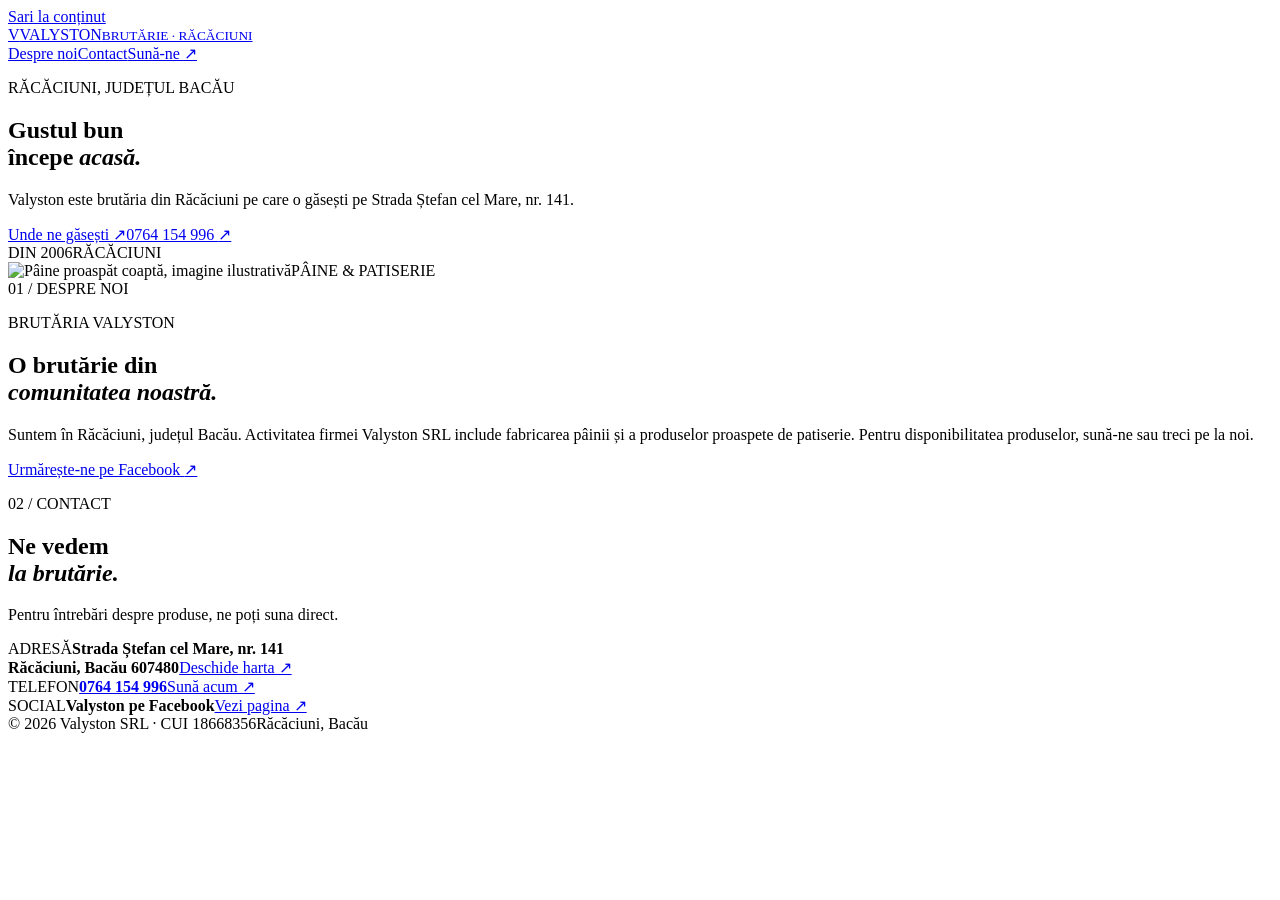
==== index.html @ d034a140 "Create index.html" ====
<!doctype html>
<html lang="ro">
<head>
  <meta charset="utf-8">
  <meta name="viewport" content="width=device-width, initial-scale=1">
  <meta name="theme-color" content="#21140f">
  <meta name="description" content="Valyston, brutărie în Răcăciuni, județul Bacău. Ne găsești pe Strada Ștefan cel Mare 141. Sună la 0764 154 996.">
  <title>Brutăria Valyston — Răcăciuni</title>
  <link rel="icon" href="favicon.svg" type="image/svg+xml">
  <link rel="stylesheet" href="style.css">
</head>
<body>
  <a class="skip" href="#continut">Sari la conținut</a>
  <header class="site-header">
    <a class="brand" href="#acasa" aria-label="Valyston, începutul paginii"><span class="brand-mark">V</span><span>VALYSTON<small>BRUTĂRIE · RĂCĂCIUNI</small></span></a>
    <nav aria-label="Navigare principală"><a href="#despre">Despre noi</a><a href="#contact">Contact</a><a class="nav-call" href="tel:+40764154996">Sună-ne <span aria-hidden="true">↗</span></a></nav>
  </header>

  <main id="continut">
    <section class="hero" id="acasa" aria-labelledby="titlu">
      <div class="hero-copy">
        <p class="eyebrow"><span class="line"></span> RĂCĂCIUNI, JUDEȚUL BACĂU</p>
        <h1 id="titlu">Gustul bun<br>începe <em>acasă.</em></h1>
        <p class="intro">Valyston este brutăria din Răcăciuni pe care o găsești pe Strada Ștefan cel Mare, nr. 141.</p>
        <div class="hero-actions"><a class="button primary" href="#contact">Unde ne găsești <span aria-hidden="true">↗</span></a><a class="text-link" href="tel:+40764154996">0764 154 996 <span aria-hidden="true">↗</span></a></div>
        <div class="hero-foot"><span>DIN 2006</span><span class="divider"></span><span>RĂCĂCIUNI</span></div>
      </div>
      <div class="hero-image"><img src="paine-valyston-ilustrativ.webp" alt="Pâine proaspăt coaptă, imagine ilustrativă" width="1536" height="1024"><span class="image-label">PÂINE &amp; PATISERIE</span></div>
    </section>

    <section class="about section-shell" id="despre" aria-labelledby="despre-titlu">
      <div class="section-number">01 / DESPRE NOI</div>
      <div class="about-content"><p class="eyebrow dark">BRUTĂRIA VALYSTON</p><h2 id="despre-titlu">O brutărie din<br><em>comunitatea noastră.</em></h2><p>Suntem în Răcăciuni, județul Bacău. Activitatea firmei Valyston SRL include fabricarea pâinii și a produselor proaspete de patiserie. Pentru disponibilitatea produselor, sună-ne sau treci pe la noi.</p><a class="inline-link" href="https://www.facebook.com/p/Valyston-61575104858359/" target="_blank" rel="noopener noreferrer">Urmărește-ne pe Facebook <span aria-hidden="true">↗</span></a></div>
    </section>

    <section class="contact" id="contact" aria-labelledby="contact-titlu"><div class="contact-inner"><div><p class="eyebrow">02 / CONTACT</p><h2 id="contact-titlu">Ne vedem<br><em>la brutărie.</em></h2><p class="contact-intro">Pentru întrebări despre produse, ne poți suna direct.</p></div><div class="contact-details"><div class="detail"><span>ADRESĂ</span><strong>Strada Ștefan cel Mare, nr. 141<br>Răcăciuni, Bacău 607480</strong><a href="https://www.google.com/maps/search/?api=1&amp;query=Valyston%20Strada%20Stefan%20cel%20Mare%20141%20Racaciuni" target="_blank" rel="noopener noreferrer">Deschide harta ↗</a></div><div class="detail"><span>TELEFON</span><strong><a href="tel:+40764154996">0764 154 996</a></strong><a href="tel:+40764154996">Sună acum ↗</a></div><div class="detail"><span>SOCIAL</span><strong>Valyston pe Facebook</strong><a href="https://www.facebook.com/p/Valyston-61575104858359/" target="_blank" rel="noopener noreferrer">Vezi pagina ↗</a></div></div></div></section>
  </main>
  <footer><span>© <span id="year">2026</span> Valyston SRL · CUI 18668356</span><span>Răcăciuni, Bacău</span></footer>
  <script>document.getElementById('year').textContent = new Date().getFullYear();</script>
</body>
</html>
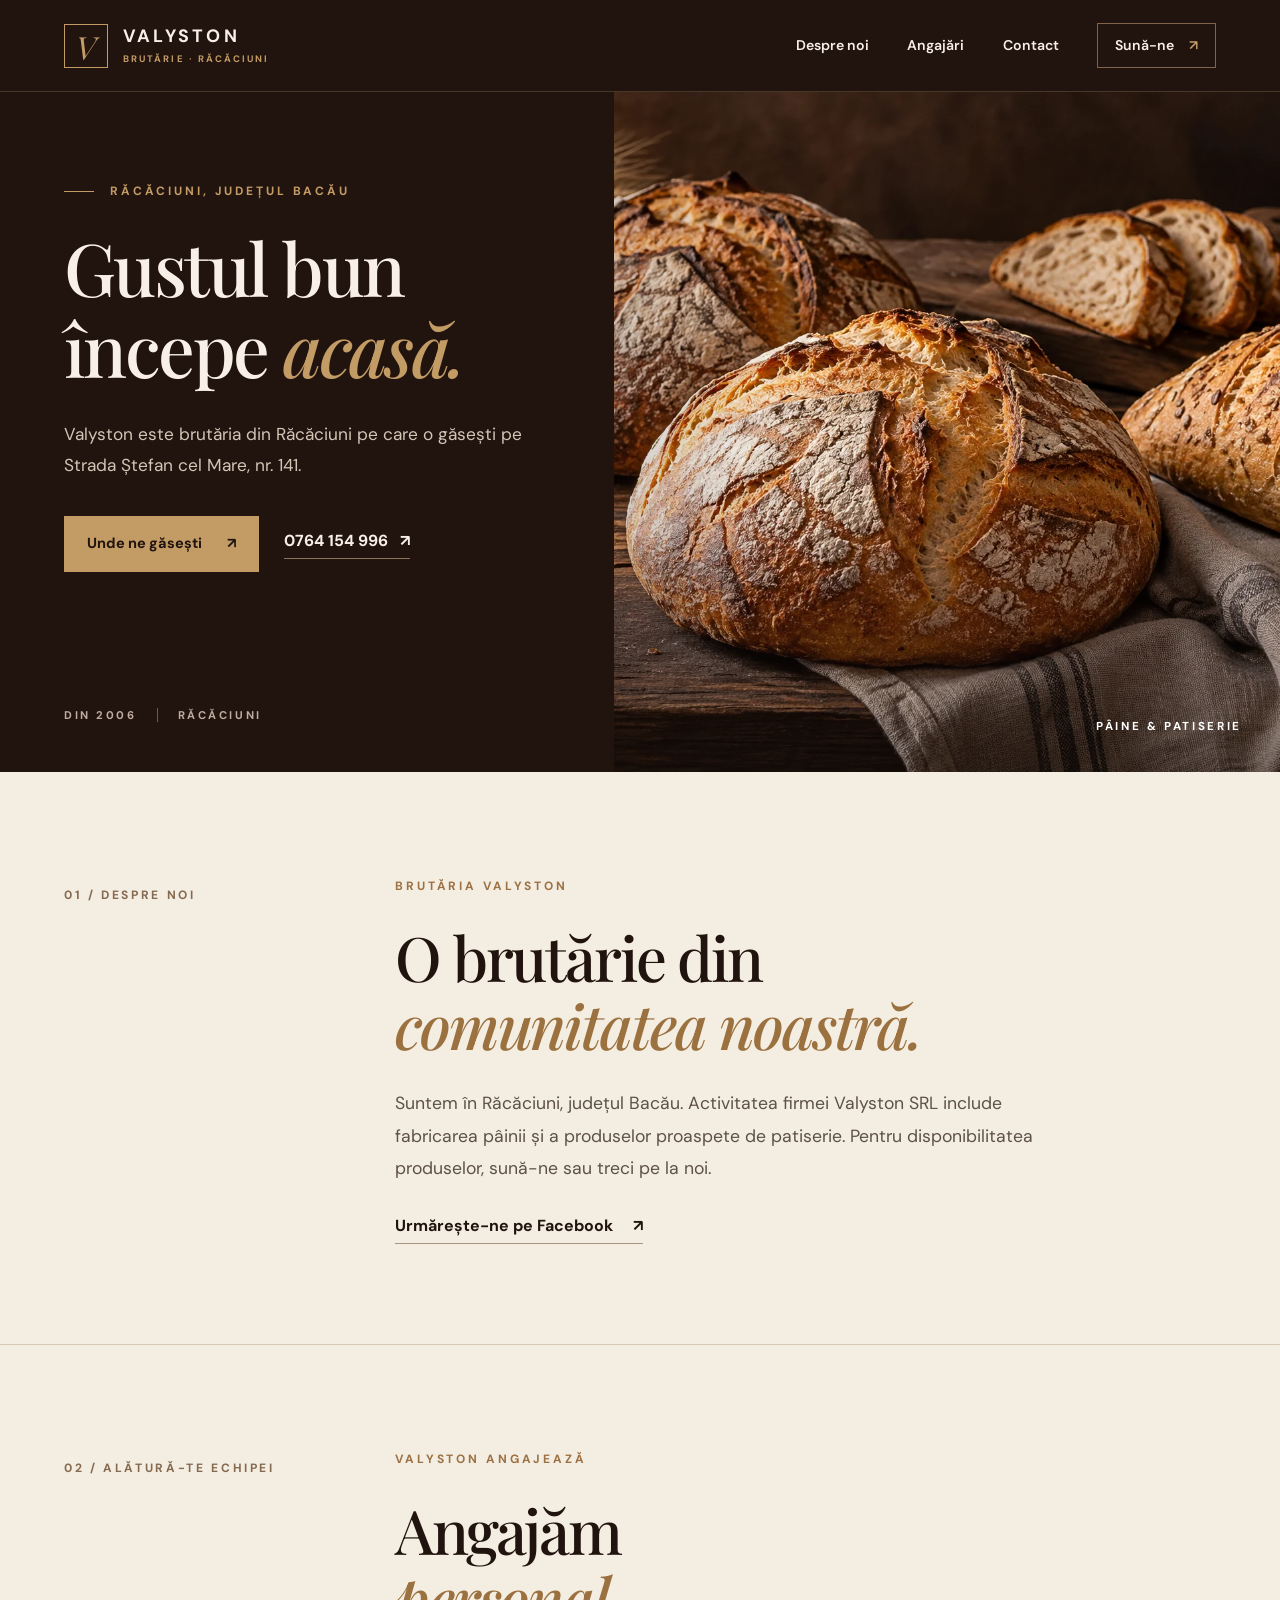
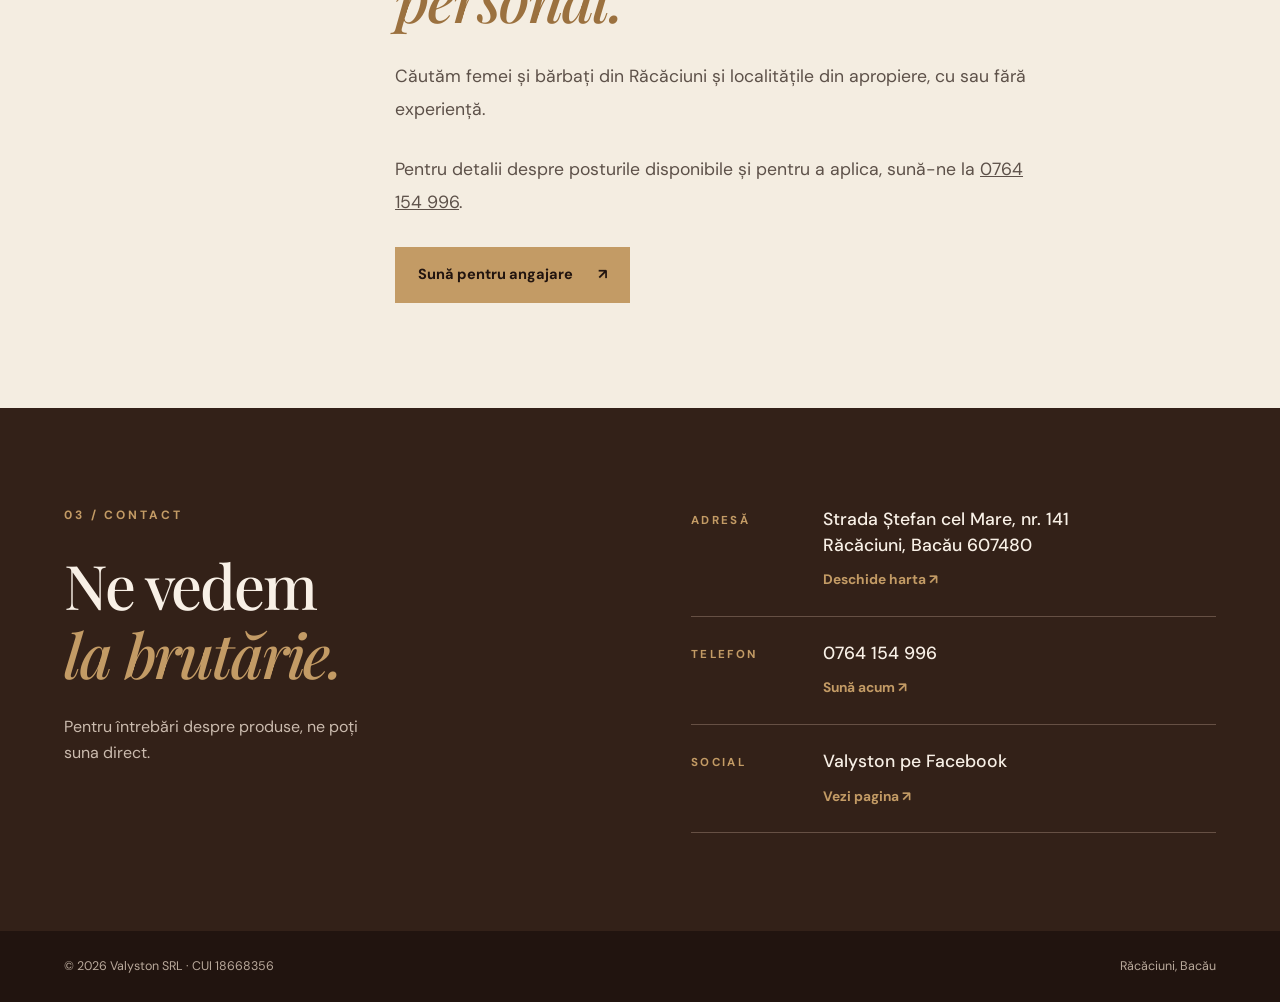
==== commit 13180fd1: "Adaugă anunțul de angajare Valyston" ====
--- a/index.html
+++ b/index.html
@@ -13,7 +13,7 @@
   <a class="skip" href="#continut">Sari la conținut</a>
   <header class="site-header">
     <a class="brand" href="#acasa" aria-label="Valyston, începutul paginii"><span class="brand-mark">V</span><span>VALYSTON<small>BRUTĂRIE · RĂCĂCIUNI</small></span></a>
-    <nav aria-label="Navigare principală"><a href="#despre">Despre noi</a><a href="#contact">Contact</a><a class="nav-call" href="tel:+40764154996">Sună-ne <span aria-hidden="true">↗</span></a></nav>
+    <nav aria-label="Navigare principală"><a href="#despre">Despre noi</a><a href="#angajari">Angajări</a><a href="#contact">Contact</a><a class="nav-call" href="tel:+40764154996">Sună-ne <span aria-hidden="true">↗</span></a></nav>
   </header>
 
   <main id="continut">
@@ -33,7 +33,12 @@
       <div class="about-content"><p class="eyebrow dark">BRUTĂRIA VALYSTON</p><h2 id="despre-titlu">O brutărie din<br><em>comunitatea noastră.</em></h2><p>Suntem în Răcăciuni, județul Bacău. Activitatea firmei Valyston SRL include fabricarea pâinii și a produselor proaspete de patiserie. Pentru disponibilitatea produselor, sună-ne sau treci pe la noi.</p><a class="inline-link" href="https://www.facebook.com/p/Valyston-61575104858359/" target="_blank" rel="noopener noreferrer">Urmărește-ne pe Facebook <span aria-hidden="true">↗</span></a></div>
     </section>
 
-    <section class="contact" id="contact" aria-labelledby="contact-titlu"><div class="contact-inner"><div><p class="eyebrow">02 / CONTACT</p><h2 id="contact-titlu">Ne vedem<br><em>la brutărie.</em></h2><p class="contact-intro">Pentru întrebări despre produse, ne poți suna direct.</p></div><div class="contact-details"><div class="detail"><span>ADRESĂ</span><strong>Strada Ștefan cel Mare, nr. 141<br>Răcăciuni, Bacău 607480</strong><a href="https://www.google.com/maps/search/?api=1&amp;query=Valyston%20Strada%20Stefan%20cel%20Mare%20141%20Racaciuni" target="_blank" rel="noopener noreferrer">Deschide harta ↗</a></div><div class="detail"><span>TELEFON</span><strong><a href="tel:+40764154996">0764 154 996</a></strong><a href="tel:+40764154996">Sună acum ↗</a></div><div class="detail"><span>SOCIAL</span><strong>Valyston pe Facebook</strong><a href="https://www.facebook.com/p/Valyston-61575104858359/" target="_blank" rel="noopener noreferrer">Vezi pagina ↗</a></div></div></div></section>
+    <section class="about section-shell" id="angajari" aria-labelledby="angajari-titlu" style="border-top:1px solid #d9c8b3">
+      <div class="section-number">02 / ALĂTURĂ-TE ECHIPEI</div>
+      <div class="about-content"><p class="eyebrow dark">VALYSTON ANGAJEAZĂ</p><h2 id="angajari-titlu">Angajăm<br><em>personal.</em></h2><p>Căutăm femei și bărbați din Răcăciuni și localitățile din apropiere, cu sau fără experiență.</p><p>Pentru detalii despre posturile disponibile și pentru a aplica, sună-ne la <a href="tel:+40764154996">0764 154 996</a>.</p><a class="button primary" href="tel:+40764154996">Sună pentru angajare <span aria-hidden="true">↗</span></a></div>
+    </section>
+
+    <section class="contact" id="contact" aria-labelledby="contact-titlu"><div class="contact-inner"><div><p class="eyebrow">03 / CONTACT</p><h2 id="contact-titlu">Ne vedem<br><em>la brutărie.</em></h2><p class="contact-intro">Pentru întrebări despre produse, ne poți suna direct.</p></div><div class="contact-details"><div class="detail"><span>ADRESĂ</span><strong>Strada Ștefan cel Mare, nr. 141<br>Răcăciuni, Bacău 607480</strong><a href="https://www.google.com/maps/search/?api=1&amp;query=Valyston%20Strada%20Stefan%20cel%20Mare%20141%20Racaciuni" target="_blank" rel="noopener noreferrer">Deschide harta ↗</a></div><div class="detail"><span>TELEFON</span><strong><a href="tel:+40764154996">0764 154 996</a></strong><a href="tel:+40764154996">Sună acum ↗</a></div><div class="detail"><span>SOCIAL</span><strong>Valyston pe Facebook</strong><a href="https://www.facebook.com/p/Valyston-61575104858359/" target="_blank" rel="noopener noreferrer">Vezi pagina ↗</a></div></div></div></section>
   </main>
   <footer><span>© <span id="year">2026</span> Valyston SRL · CUI 18668356</span><span>Răcăciuni, Bacău</span></footer>
   <script>document.getElementById('year').textContent = new Date().getFullYear();</script>
--- a/style.css
+++ b/style.css
@@ -0,0 +1,2 @@
+@import url('https://fonts.googleapis.com/css2?family=DM+Sans:wght@400;500;600;700&family=Playfair+Display:ital,wght@0,500;0,600;1,500;1,600&display=swap');
+:root{color-scheme:light;--ink:#21140f;--dark:#21140f;--cream:#f4ede1;--gold:#c39b65;--muted:#b5a79a}*{box-sizing:border-box}html{scroll-behavior:smooth}body{margin:0;background:var(--cream);color:var(--ink);font:16px/1.65 'DM Sans',Arial,sans-serif}a{color:inherit}a:focus-visible{outline:2px solid #e7b36a;outline-offset:5px}.skip{position:absolute;left:-9999px;top:10px;z-index:10;background:#fff;padding:8px}.skip:focus{left:12px}.site-header{height:92px;background:var(--dark);color:#f8f0e6;display:flex;justify-content:space-between;align-items:center;padding:0 clamp(24px,5vw,82px);border-bottom:1px solid #49362b}.brand{text-decoration:none;display:flex;align-items:center;gap:15px;font-size:1.12rem;letter-spacing:.18em;font-weight:700;line-height:1.1}.brand small{display:block;margin-top:7px;font-size:.59rem;letter-spacing:.22em;color:var(--gold)}.brand-mark{font:italic 2rem 'Playfair Display',Georgia,serif;display:grid;place-items:center;border:1px solid var(--gold);height:44px;width:44px;color:var(--gold);letter-spacing:0}.site-header nav{display:flex;align-items:center;gap:clamp(18px,3vw,46px)}.site-header nav a{text-decoration:none;font-size:.88rem;font-weight:600}.site-header nav a:hover,.text-link:hover,.inline-link:hover{color:var(--gold)}.nav-call{border:1px solid #80634a;padding:10px 17px}.nav-call span{margin-left:12px;color:var(--gold)}.hero{display:grid;grid-template-columns:48% 52%;background:var(--dark);min-height:680px;color:#f8f0e6}.hero-copy{padding:clamp(60px,7vw,118px) 6vw 48px clamp(24px,5vw,82px);display:flex;flex-direction:column;align-items:flex-start}.eyebrow{color:var(--gold);font-weight:700;font-size:.75rem;letter-spacing:.24em;margin:0 0 26px}.line{display:inline-block;vertical-align:middle;width:30px;height:1px;background:var(--gold);margin-right:10px}.hero h1,h2{font-family:'Playfair Display',Georgia,serif;font-weight:500;line-height:1.11;letter-spacing:-.035em;margin:0}h1{font-size:clamp(3.2rem,5.7vw,6.4rem)}h1 em,h2 em{font-weight:500;color:var(--gold)}.intro{max-width:475px;color:#d3c5b6;font-size:1.08rem;margin:30px 0 34px;line-height:1.8}.hero-actions{display:flex;gap:25px;align-items:center;flex-wrap:wrap}.button{display:inline-flex;align-items:center;gap:25px;text-decoration:none;font-size:.91rem;font-weight:700;padding:16px 23px}.primary{background:var(--gold);color:var(--dark)}.primary:hover{background:#e0b87e}.text-link{text-decoration:none;font-weight:700;border-bottom:1px solid #8d735c;padding-bottom:4px}.text-link span{margin-left:8px}.hero-foot{margin-top:auto;padding-top:60px;color:#bfae9f;font-size:.7rem;letter-spacing:.23em;font-weight:700;display:flex;gap:20px;align-items:center}.divider{height:14px;width:1px;background:#765944}.hero-image{position:relative;min-height:550px;overflow:hidden}.hero-image:after{content:'';position:absolute;inset:0;background:linear-gradient(90deg,rgba(33,20,15,.18),transparent 30%),linear-gradient(0deg,rgba(33,20,15,.4),transparent 35%);pointer-events:none}.hero-image img{height:100%;width:100%;object-fit:cover;display:block}.image-label{position:absolute;bottom:36px;right:38px;z-index:1;color:white;font-size:.72rem;letter-spacing:.23em;font-weight:700}.section-shell{max-width:1440px;margin:auto;padding:105px clamp(24px,5vw,82px)}.about{display:grid;grid-template-columns:27% 73%;gap:20px}.section-number{font-size:.75rem;letter-spacing:.22em;font-weight:700;color:#866a50;padding-top:9px}.about-content{max-width:810px}.eyebrow.dark{color:#9c7144}.about h2,.contact h2{font-size:clamp(2.8rem,4.8vw,5.5rem)}.about h2 em{color:#9b713f}.about-content>p:not(.eyebrow){font-size:1.1rem;color:#5d5149;line-height:1.85;max-width:650px;margin:28px 0}.inline-link{font-weight:700;text-decoration:none;border-bottom:1px solid #ab947c;padding-bottom:7px}.inline-link span{margin-left:16px}.contact{background:#332118;color:#f8f0e6}.contact-inner{max-width:1440px;margin:auto;padding:98px clamp(24px,5vw,82px);display:grid;grid-template-columns:1fr 1fr;gap:8vw}.contact-intro{color:#cbbbae;max-width:330px;margin-top:26px}.contact-details{display:grid;gap:0}.detail{border-bottom:1px solid #665044;padding:23px 0 25px;display:grid;grid-template-columns:120px 1fr;column-gap:12px}.detail:first-child{padding-top:0}.detail>span{font-size:.72rem;letter-spacing:.2em;color:var(--gold);font-weight:700;padding-top:5px}.detail strong{font-size:1.1rem;font-weight:500;line-height:1.5}.detail strong a{text-decoration:none}.detail>a{grid-column:2;color:var(--gold);font-size:.86rem;text-decoration:none;margin-top:10px;font-weight:700}.detail a:hover{text-decoration:underline}footer{background:var(--dark);color:#b9a99b;display:flex;justify-content:space-between;gap:20px;padding:25px clamp(24px,5vw,82px);font-size:.78rem}@media(max-width:800px){.site-header{height:76px}.site-header nav>a:not(.nav-call){display:none}.hero{grid-template-columns:1fr}.hero-copy{min-height:580px;padding:70px 24px 35px}.hero-image{min-height:360px;height:46vw}.hero h1{font-size:clamp(3.5rem,10vw,5rem)}.about,.contact-inner{grid-template-columns:1fr}.about{gap:22px}.contact-inner{gap:50px}.section-shell{padding-top:75px;padding-bottom:80px}}@media(max-width:480px){.brand{font-size:.94rem}.brand small{font-size:.48rem}.brand-mark{width:38px;height:38px}.site-header nav{gap:0}.nav-call{padding:8px 10px!important;font-size:.78rem!important}.nav-call span{margin-left:4px}.hero-copy{min-height:560px}.hero-image{height:360px}.intro{font-size:1rem}.contact-inner{padding-top:76px;padding-bottom:80px}.detail{grid-template-columns:1fr;gap:5px}.detail>a{grid-column:1}footer{flex-direction:column}}@media(prefers-reduced-motion:reduce){html{scroll-behavior:auto}}
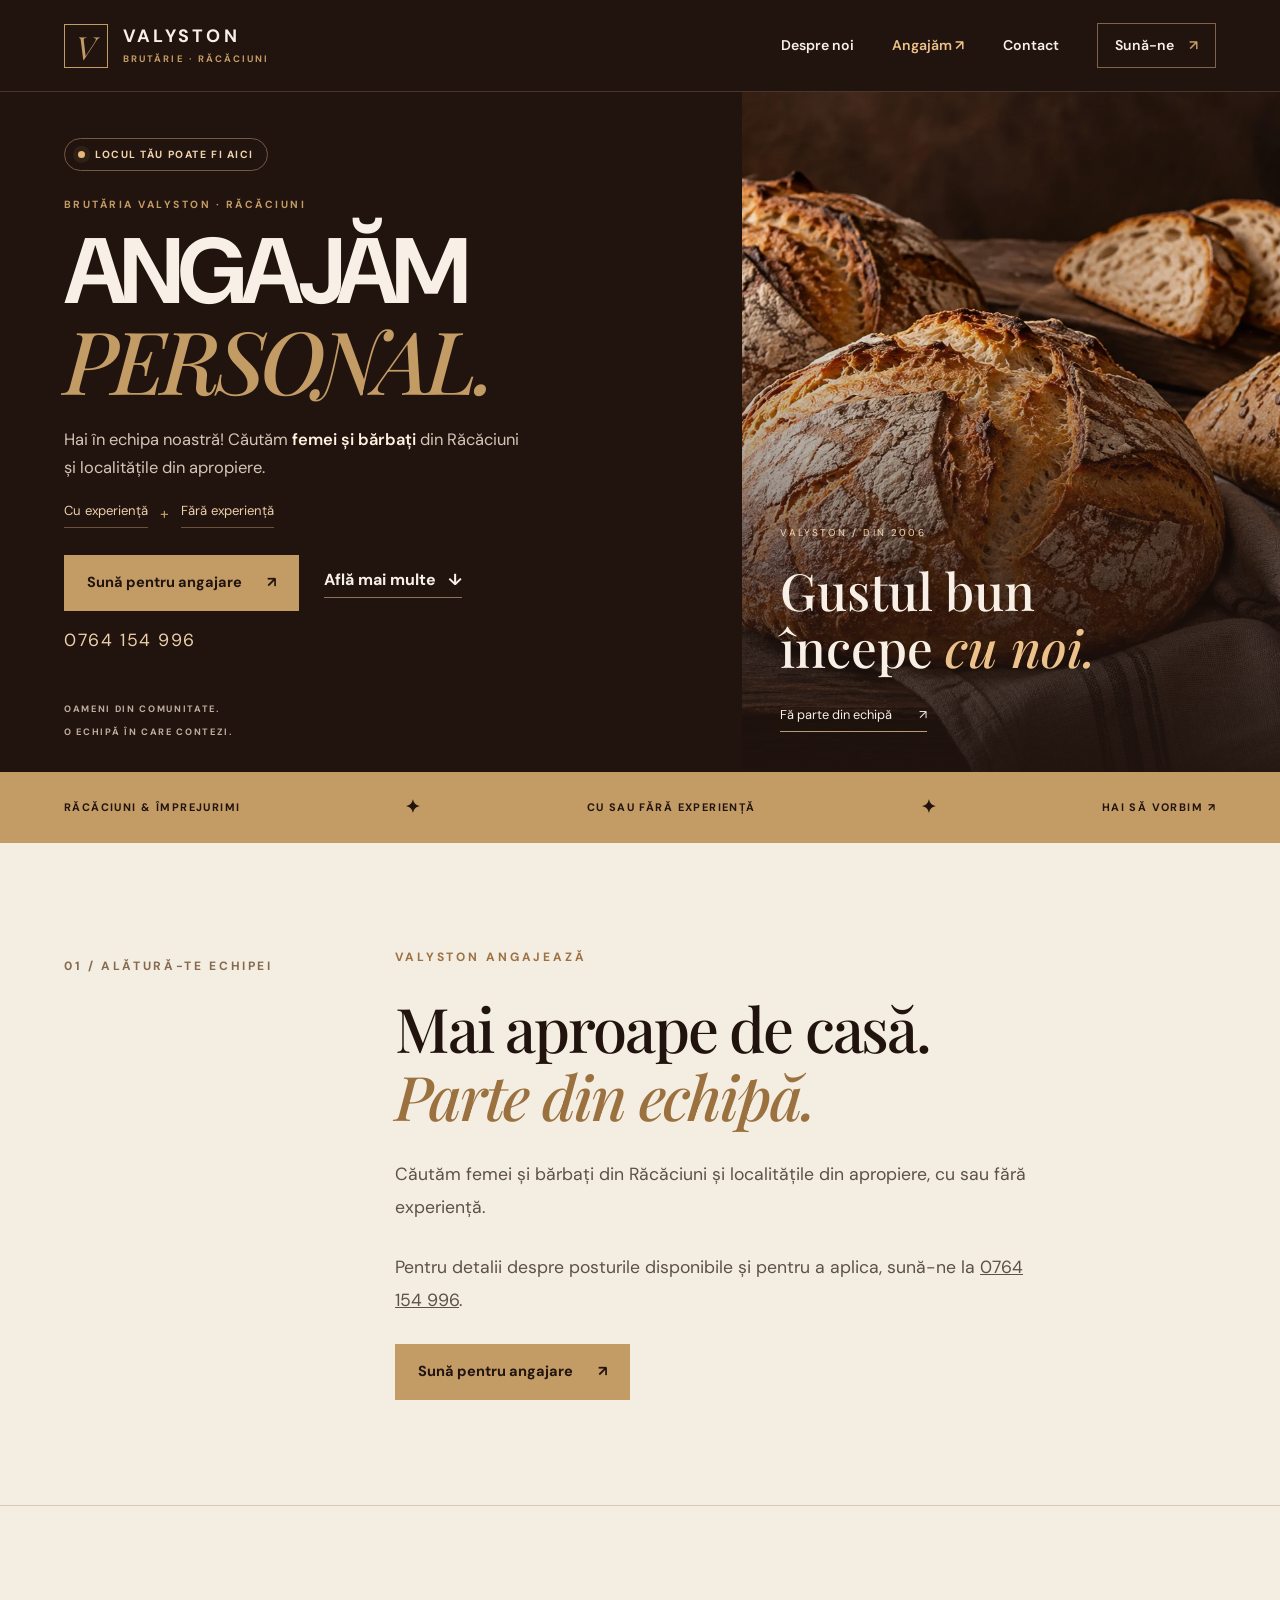
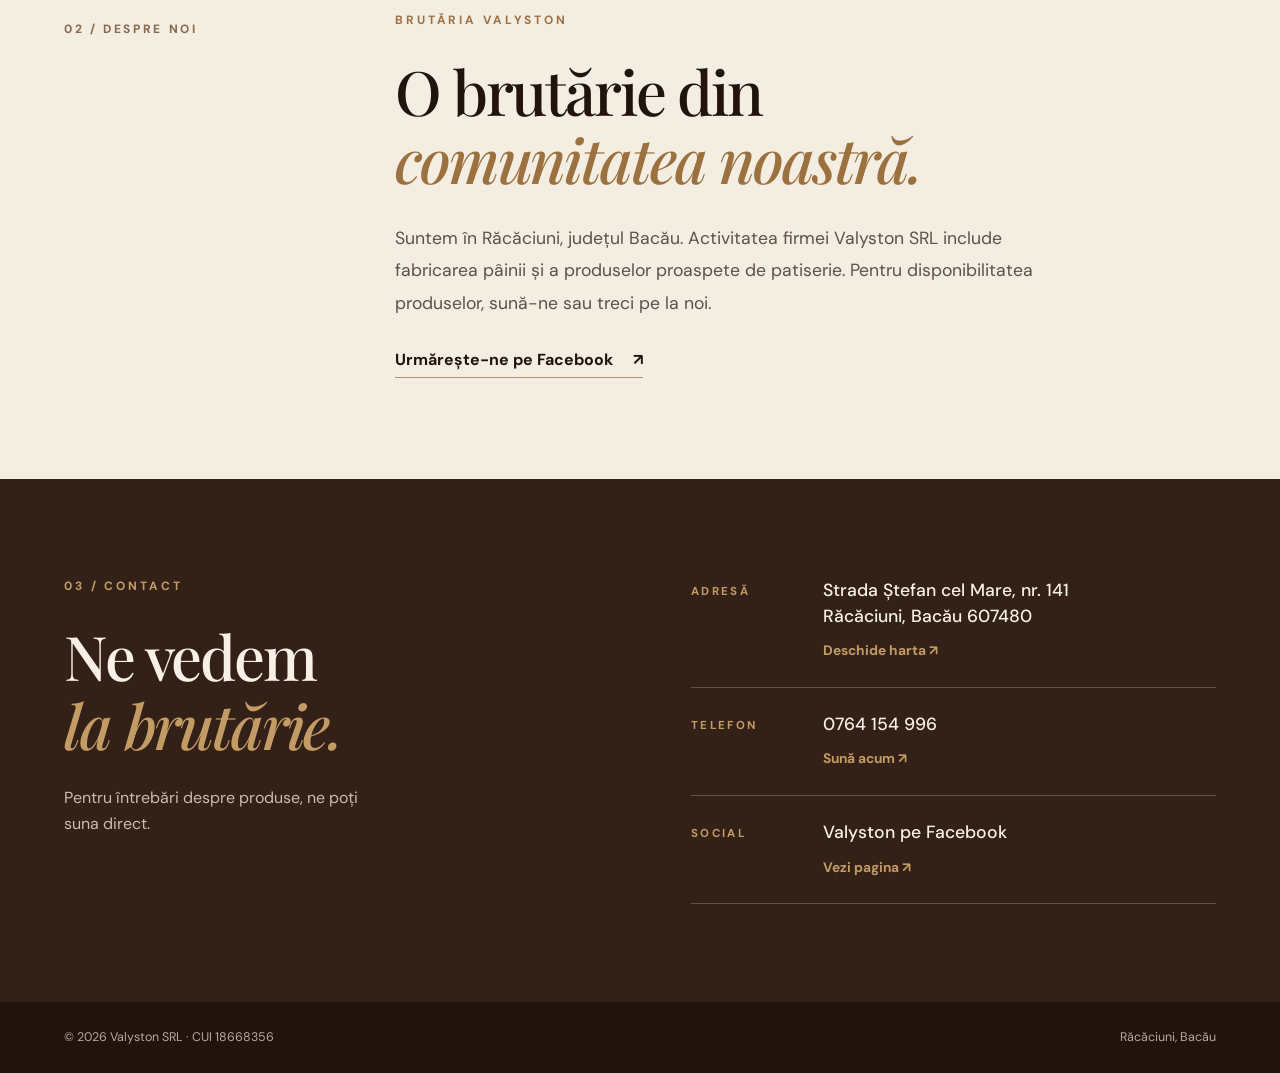
==== commit ee90c10c: "Make recruitment the homepage focus and add motion effects" ====
--- a/index.html
+++ b/index.html
@@ -7,40 +7,44 @@
   <meta name="description" content="Valyston, brutărie în Răcăciuni, județul Bacău. Ne găsești pe Strada Ștefan cel Mare 141. Sună la 0764 154 996.">
   <title>Brutăria Valyston — Răcăciuni</title>
   <link rel="icon" href="favicon.svg" type="image/svg+xml">
-  <link rel="stylesheet" href="style.css">
+  <link rel="stylesheet" href="style.css?v=3">
 </head>
 <body>
   <a class="skip" href="#continut">Sari la conținut</a>
   <header class="site-header">
     <a class="brand" href="#acasa" aria-label="Valyston, începutul paginii"><span class="brand-mark">V</span><span>VALYSTON<small>BRUTĂRIE · RĂCĂCIUNI</small></span></a>
-    <nav aria-label="Navigare principală"><a href="#despre">Despre noi</a><a href="#angajari">Angajări</a><a href="#contact">Contact</a><a class="nav-call" href="tel:+40764154996">Sună-ne <span aria-hidden="true">↗</span></a></nav>
+    <nav aria-label="Navigare principală"><a href="#despre">Despre noi</a><a class="nav-hiring" href="#angajari">Angajăm <span aria-hidden="true">↗</span></a><a href="#contact">Contact</a><a class="nav-call" href="tel:+40764154996">Sună-ne <span aria-hidden="true">↗</span></a></nav>
   </header>
 
   <main id="continut">
-    <section class="hero" id="acasa" aria-labelledby="titlu">
+    <section class="hero hiring-hero" id="acasa" aria-labelledby="titlu">
       <div class="hero-copy">
-        <p class="eyebrow"><span class="line"></span> RĂCĂCIUNI, JUDEȚUL BACĂU</p>
-        <h1 id="titlu">Gustul bun<br>începe <em>acasă.</em></h1>
-        <p class="intro">Valyston este brutăria din Răcăciuni pe care o găsești pe Strada Ștefan cel Mare, nr. 141.</p>
-        <div class="hero-actions"><a class="button primary" href="#contact">Unde ne găsești <span aria-hidden="true">↗</span></a><a class="text-link" href="tel:+40764154996">0764 154 996 <span aria-hidden="true">↗</span></a></div>
-        <div class="hero-foot"><span>DIN 2006</span><span class="divider"></span><span>RĂCĂCIUNI</span></div>
+        <p class="hiring-badge"><span aria-hidden="true"></span> LOCUL TĂU POATE FI AICI</p>
+        <p class="eyebrow">BRUTĂRIA VALYSTON · RĂCĂCIUNI</p>
+        <h1 id="titlu"><span>ANGAJĂM</span><em>PERSONAL.</em></h1>
+        <p class="intro">Hai în echipa noastră! Căutăm <strong>femei și bărbați</strong> din Răcăciuni și localitățile din apropiere.</p>
+        <div class="experience"><span>Cu experiență</span><span class="experience-plus" aria-hidden="true">+</span><span>Fără experiență</span></div>
+        <div class="hero-actions"><a class="button primary hiring-cta" href="tel:+40764154996">Sună pentru angajare <span aria-hidden="true">↗</span></a><a class="text-link" href="#angajari">Află mai multe <span aria-hidden="true">↓</span></a></div>
+        <a class="hiring-phone" href="tel:+40764154996">0764 154 996</a>
+        <div class="hero-foot"><span>OAMENI DIN COMUNITATE.</span><span>O ECHIPĂ ÎN CARE CONTEZI.</span></div>
       </div>
-      <div class="hero-image"><img src="paine-valyston-ilustrativ.webp" alt="Pâine proaspăt coaptă, imagine ilustrativă" width="1536" height="1024"><span class="image-label">PÂINE &amp; PATISERIE</span></div>
+      <div class="hero-image"><img src="paine-valyston-ilustrativ.webp" alt="Pâine proaspăt coaptă, imagine ilustrativă" width="1536" height="1024"><div class="image-note"><span>VALYSTON / DIN 2006</span><p>Gustul bun<br>începe <em>cu noi.</em></p><a href="#angajari">Fă parte din echipă <span aria-hidden="true">↗</span></a></div></div>
+    </section>
+    <div class="recruitment-strip"><span>RĂCĂCIUNI & ÎMPREJURIMI</span><span aria-hidden="true">✦</span><span>CU SAU FĂRĂ EXPERIENȚĂ</span><span aria-hidden="true">✦</span><a href="tel:+40764154996">HAI SĂ VORBIM ↗</a></div>
+
+    <section class="about section-shell" id="angajari" aria-labelledby="angajari-titlu">
+      <div class="section-number">01 / ALĂTURĂ-TE ECHIPEI</div>
+      <div class="about-content"><p class="eyebrow dark">VALYSTON ANGAJEAZĂ</p><h2 id="angajari-titlu">Mai aproape de casă.<br><em>Parte din echipă.</em></h2><p>Căutăm femei și bărbați din Răcăciuni și localitățile din apropiere, cu sau fără experiență.</p><p>Pentru detalii despre posturile disponibile și pentru a aplica, sună-ne la <a href="tel:+40764154996">0764 154 996</a>.</p><a class="button primary" href="tel:+40764154996">Sună pentru angajare <span aria-hidden="true">↗</span></a></div>
     </section>
 
     <section class="about section-shell" id="despre" aria-labelledby="despre-titlu">
-      <div class="section-number">01 / DESPRE NOI</div>
+      <div class="section-number">02 / DESPRE NOI</div>
       <div class="about-content"><p class="eyebrow dark">BRUTĂRIA VALYSTON</p><h2 id="despre-titlu">O brutărie din<br><em>comunitatea noastră.</em></h2><p>Suntem în Răcăciuni, județul Bacău. Activitatea firmei Valyston SRL include fabricarea pâinii și a produselor proaspete de patiserie. Pentru disponibilitatea produselor, sună-ne sau treci pe la noi.</p><a class="inline-link" href="https://www.facebook.com/p/Valyston-61575104858359/" target="_blank" rel="noopener noreferrer">Urmărește-ne pe Facebook <span aria-hidden="true">↗</span></a></div>
-    </section>
-
-    <section class="about section-shell" id="angajari" aria-labelledby="angajari-titlu" style="border-top:1px solid #d9c8b3">
-      <div class="section-number">02 / ALĂTURĂ-TE ECHIPEI</div>
-      <div class="about-content"><p class="eyebrow dark">VALYSTON ANGAJEAZĂ</p><h2 id="angajari-titlu">Angajăm<br><em>personal.</em></h2><p>Căutăm femei și bărbați din Răcăciuni și localitățile din apropiere, cu sau fără experiență.</p><p>Pentru detalii despre posturile disponibile și pentru a aplica, sună-ne la <a href="tel:+40764154996">0764 154 996</a>.</p><a class="button primary" href="tel:+40764154996">Sună pentru angajare <span aria-hidden="true">↗</span></a></div>
     </section>
 
     <section class="contact" id="contact" aria-labelledby="contact-titlu"><div class="contact-inner"><div><p class="eyebrow">03 / CONTACT</p><h2 id="contact-titlu">Ne vedem<br><em>la brutărie.</em></h2><p class="contact-intro">Pentru întrebări despre produse, ne poți suna direct.</p></div><div class="contact-details"><div class="detail"><span>ADRESĂ</span><strong>Strada Ștefan cel Mare, nr. 141<br>Răcăciuni, Bacău 607480</strong><a href="https://www.google.com/maps/search/?api=1&amp;query=Valyston%20Strada%20Stefan%20cel%20Mare%20141%20Racaciuni" target="_blank" rel="noopener noreferrer">Deschide harta ↗</a></div><div class="detail"><span>TELEFON</span><strong><a href="tel:+40764154996">0764 154 996</a></strong><a href="tel:+40764154996">Sună acum ↗</a></div><div class="detail"><span>SOCIAL</span><strong>Valyston pe Facebook</strong><a href="https://www.facebook.com/p/Valyston-61575104858359/" target="_blank" rel="noopener noreferrer">Vezi pagina ↗</a></div></div></div></section>
   </main>
   <footer><span>© <span id="year">2026</span> Valyston SRL · CUI 18668356</span><span>Răcăciuni, Bacău</span></footer>
-  <script>document.getElementById('year').textContent = new Date().getFullYear();</script>
+  <script src="animations.js?v=3" defer></script>
 </body>
 </html>
--- a/style.css
+++ b/style.css
@@ -1,2 +1,9 @@
 @import url('https://fonts.googleapis.com/css2?family=DM+Sans:wght@400;500;600;700&family=Playfair+Display:ital,wght@0,500;0,600;1,500;1,600&display=swap');
 :root{color-scheme:light;--ink:#21140f;--dark:#21140f;--cream:#f4ede1;--gold:#c39b65;--muted:#b5a79a}*{box-sizing:border-box}html{scroll-behavior:smooth}body{margin:0;background:var(--cream);color:var(--ink);font:16px/1.65 'DM Sans',Arial,sans-serif}a{color:inherit}a:focus-visible{outline:2px solid #e7b36a;outline-offset:5px}.skip{position:absolute;left:-9999px;top:10px;z-index:10;background:#fff;padding:8px}.skip:focus{left:12px}.site-header{height:92px;background:var(--dark);color:#f8f0e6;display:flex;justify-content:space-between;align-items:center;padding:0 clamp(24px,5vw,82px);border-bottom:1px solid #49362b}.brand{text-decoration:none;display:flex;align-items:center;gap:15px;font-size:1.12rem;letter-spacing:.18em;font-weight:700;line-height:1.1}.brand small{display:block;margin-top:7px;font-size:.59rem;letter-spacing:.22em;color:var(--gold)}.brand-mark{font:italic 2rem 'Playfair Display',Georgia,serif;display:grid;place-items:center;border:1px solid var(--gold);height:44px;width:44px;color:var(--gold);letter-spacing:0}.site-header nav{display:flex;align-items:center;gap:clamp(18px,3vw,46px)}.site-header nav a{text-decoration:none;font-size:.88rem;font-weight:600}.site-header nav a:hover,.text-link:hover,.inline-link:hover{color:var(--gold)}.nav-call{border:1px solid #80634a;padding:10px 17px}.nav-call span{margin-left:12px;color:var(--gold)}.hero{display:grid;grid-template-columns:48% 52%;background:var(--dark);min-height:680px;color:#f8f0e6}.hero-copy{padding:clamp(60px,7vw,118px) 6vw 48px clamp(24px,5vw,82px);display:flex;flex-direction:column;align-items:flex-start}.eyebrow{color:var(--gold);font-weight:700;font-size:.75rem;letter-spacing:.24em;margin:0 0 26px}.line{display:inline-block;vertical-align:middle;width:30px;height:1px;background:var(--gold);margin-right:10px}.hero h1,h2{font-family:'Playfair Display',Georgia,serif;font-weight:500;line-height:1.11;letter-spacing:-.035em;margin:0}h1{font-size:clamp(3.2rem,5.7vw,6.4rem)}h1 em,h2 em{font-weight:500;color:var(--gold)}.intro{max-width:475px;color:#d3c5b6;font-size:1.08rem;margin:30px 0 34px;line-height:1.8}.hero-actions{display:flex;gap:25px;align-items:center;flex-wrap:wrap}.button{display:inline-flex;align-items:center;gap:25px;text-decoration:none;font-size:.91rem;font-weight:700;padding:16px 23px}.primary{background:var(--gold);color:var(--dark)}.primary:hover{background:#e0b87e}.text-link{text-decoration:none;font-weight:700;border-bottom:1px solid #8d735c;padding-bottom:4px}.text-link span{margin-left:8px}.hero-foot{margin-top:auto;padding-top:60px;color:#bfae9f;font-size:.7rem;letter-spacing:.23em;font-weight:700;display:flex;gap:20px;align-items:center}.divider{height:14px;width:1px;background:#765944}.hero-image{position:relative;min-height:550px;overflow:hidden}.hero-image:after{content:'';position:absolute;inset:0;background:linear-gradient(90deg,rgba(33,20,15,.18),transparent 30%),linear-gradient(0deg,rgba(33,20,15,.4),transparent 35%);pointer-events:none}.hero-image img{height:100%;width:100%;object-fit:cover;display:block}.image-label{position:absolute;bottom:36px;right:38px;z-index:1;color:white;font-size:.72rem;letter-spacing:.23em;font-weight:700}.section-shell{max-width:1440px;margin:auto;padding:105px clamp(24px,5vw,82px)}.about{display:grid;grid-template-columns:27% 73%;gap:20px}.section-number{font-size:.75rem;letter-spacing:.22em;font-weight:700;color:#866a50;padding-top:9px}.about-content{max-width:810px}.eyebrow.dark{color:#9c7144}.about h2,.contact h2{font-size:clamp(2.8rem,4.8vw,5.5rem)}.about h2 em{color:#9b713f}.about-content>p:not(.eyebrow){font-size:1.1rem;color:#5d5149;line-height:1.85;max-width:650px;margin:28px 0}.inline-link{font-weight:700;text-decoration:none;border-bottom:1px solid #ab947c;padding-bottom:7px}.inline-link span{margin-left:16px}.contact{background:#332118;color:#f8f0e6}.contact-inner{max-width:1440px;margin:auto;padding:98px clamp(24px,5vw,82px);display:grid;grid-template-columns:1fr 1fr;gap:8vw}.contact-intro{color:#cbbbae;max-width:330px;margin-top:26px}.contact-details{display:grid;gap:0}.detail{border-bottom:1px solid #665044;padding:23px 0 25px;display:grid;grid-template-columns:120px 1fr;column-gap:12px}.detail:first-child{padding-top:0}.detail>span{font-size:.72rem;letter-spacing:.2em;color:var(--gold);font-weight:700;padding-top:5px}.detail strong{font-size:1.1rem;font-weight:500;line-height:1.5}.detail strong a{text-decoration:none}.detail>a{grid-column:2;color:var(--gold);font-size:.86rem;text-decoration:none;margin-top:10px;font-weight:700}.detail a:hover{text-decoration:underline}footer{background:var(--dark);color:#b9a99b;display:flex;justify-content:space-between;gap:20px;padding:25px clamp(24px,5vw,82px);font-size:.78rem}@media(max-width:800px){.site-header{height:76px}.site-header nav>a:not(.nav-call){display:none}.hero{grid-template-columns:1fr}.hero-copy{min-height:580px;padding:70px 24px 35px}.hero-image{min-height:360px;height:46vw}.hero h1{font-size:clamp(3.5rem,10vw,5rem)}.about,.contact-inner{grid-template-columns:1fr}.about{gap:22px}.contact-inner{gap:50px}.section-shell{padding-top:75px;padding-bottom:80px}}@media(max-width:480px){.brand{font-size:.94rem}.brand small{font-size:.48rem}.brand-mark{width:38px;height:38px}.site-header nav{gap:0}.nav-call{padding:8px 10px!important;font-size:.78rem!important}.nav-call span{margin-left:4px}.hero-copy{min-height:560px}.hero-image{height:360px}.intro{font-size:1rem}.contact-inner{padding-top:76px;padding-bottom:80px}.detail{grid-template-columns:1fr;gap:5px}.detail>a{grid-column:1}footer{flex-direction:column}}@media(prefers-reduced-motion:reduce){html{scroll-behavior:auto}}
+
+/* Recruitment takes the lead. */
+.site-header .nav-hiring{color:#edc18a}.hiring-hero{grid-template-columns:58% 42%;min-height:680px}.hiring-hero .hero-copy{padding:46px 4vw 32px 5vw;position:relative;z-index:1}.hiring-badge{display:inline-flex;align-items:center;gap:10px;border:1px solid #765944;border-radius:100px;padding:7px 13px;font-size:.65rem;font-weight:700;letter-spacing:.15em;color:#f1d3ac;margin:0 0 25px}.hiring-badge>span{height:7px;width:7px;border-radius:50%;background:#e8b878;box-shadow:0 0 0 5px #c39b6519}.hiring-hero .eyebrow{font-size:.65rem;margin-bottom:14px}.hiring-hero h1{font-family:'DM Sans',Arial,sans-serif;font-size:clamp(3.5rem,7.25vw,8.7rem);line-height:.97;letter-spacing:-.065em;font-weight:700}.hiring-hero h1>span,.hiring-hero h1>em{display:block}.hiring-hero h1 em{font-family:'Playfair Display',Georgia,serif;font-size:.94em;letter-spacing:-.055em;font-weight:500}.hiring-hero .intro{font-size:1.03rem;line-height:1.7;margin:24px 0 18px;max-width:470px}.intro strong{color:#fff2df;font-weight:600}.experience{display:flex;align-items:center;gap:12px;color:#edcfaa;font-size:.82rem;margin-bottom:27px}.experience>span:not(.experience-plus){border-bottom:1px solid #6d513a;padding-bottom:5px}.experience-plus{font-size:1rem;color:#c39b65}.hiring-phone{font-size:1.1rem;letter-spacing:.09em;text-decoration:none;color:#edcfaa;margin-top:15px}.hiring-hero .hero-foot{padding-top:35px;gap:7px;flex-direction:column;align-items:flex-start;font-size:.58rem;letter-spacing:.18em}.hiring-hero .hero-image:after{background:linear-gradient(180deg,#21140f0d 30%,#21140fed 100%)}.image-note{position:absolute;bottom:45px;left:38px;right:24px;z-index:1}.image-note>span{font-size:.62rem;letter-spacing:.22em;color:#f1d3ac}.image-note p{font:500 clamp(2.7rem,4vw,4.8rem)/1.12 'Playfair Display',Georgia,serif;margin:18px 0 24px}.image-note em{color:#edc18a}.image-note a{font-size:.8rem;text-decoration:none;border-bottom:1px solid #b69a79;padding-bottom:8px}.image-note a span{display:inline-block;margin-left:24px}.recruitment-strip{display:flex;justify-content:space-between;align-items:center;gap:22px;background:#c39b65;padding:21px 5vw;font-size:.68rem;font-weight:700;letter-spacing:.13em}.recruitment-strip a{text-decoration:none}.recruitment-strip>span:nth-child(even){font-size:1.1rem}#despre{border-top:1px solid #d9c8b3}section[id]{scroll-margin-top:22px}.button,.nav-call{transition:transform .25s ease,background .25s ease,box-shadow .25s ease}.button span,.image-note a span{transition:transform .3s ease}.button:hover{transform:translateY(-4px);box-shadow:0 12px 30px #0002}.button:hover span,.image-note a:hover span{transform:translate(3px,-3px)}.nav-call:hover{transform:translateY(-2px)}.hiring-hero h1>span{animation:title-enter .8s cubic-bezier(.2,.7,.2,1) both}.hiring-hero h1>em{animation:title-enter 1s .12s cubic-bezier(.2,.7,.2,1) both}.hiring-badge,.hiring-hero .eyebrow{animation:rise-in .8s both}.hiring-hero .intro,.experience,.hero-actions,.hiring-phone{animation:rise-in .9s .25s both}.hiring-hero .hero-image img{animation:photo-enter 1.6s cubic-bezier(.2,.7,.2,1) both}.image-note{animation:rise-in 1s .4s both}.reveal-in{animation:rise-in .85s cubic-bezier(.2,.7,.2,1) both}@keyframes title-enter{from{opacity:0;transform:translateY(32px);filter:blur(5px)}to{opacity:1;transform:translateY(0);filter:blur(0)}}@keyframes rise-in{from{opacity:0;transform:translateY(24px)}to{opacity:1;transform:translateY(0)}}@keyframes photo-enter{from{opacity:.5;transform:scale(1.09)}to{opacity:1;transform:scale(1)}}
+@media(max-width:1000px){.hiring-hero{grid-template-columns:60% 40%}.hiring-hero .hero-actions{gap:18px}.hiring-hero .button{gap:16px;padding:15px 18px}.image-note{left:25px}}
+@media(max-width:800px){.site-header nav>.nav-hiring{display:inline-block!important}.site-header nav>.nav-call{display:none}.hiring-hero{grid-template-columns:1fr;min-height:0}.hiring-hero .hero-copy{padding:35px 24px 30px;min-height:0}.hiring-hero h1{font-size:clamp(3.5rem,12.8vw,6.8rem)}.hiring-badge{margin-bottom:23px}.hiring-hero .hero-foot{padding-top:28px}.hiring-hero .hero-image{height:340px;min-height:0}.image-note{bottom:28px;left:24px}.image-note p{font-size:2.8rem}.recruitment-strip{flex-wrap:wrap;justify-content:center;padding:17px 24px;gap:9px 18px;font-size:.6rem}.recruitment-strip>span:nth-child(even){display:none}.hiring-hero .intro{max-width:520px}}
+@media(max-width:380px){.site-header{padding:0 18px}.brand{gap:9px}.site-header nav .nav-hiring{font-size:.75rem}.hiring-hero h1{font-size:12.5vw}.hiring-hero .hero-actions{gap:16px}.experience{font-size:.75rem}.hiring-hero .button{font-size:.85rem}.hiring-hero .text-link{font-size:.85rem}}
+@media(prefers-reduced-motion:reduce){*,*::before,*::after{animation:none!important;transition:none!important;scroll-behavior:auto!important}}
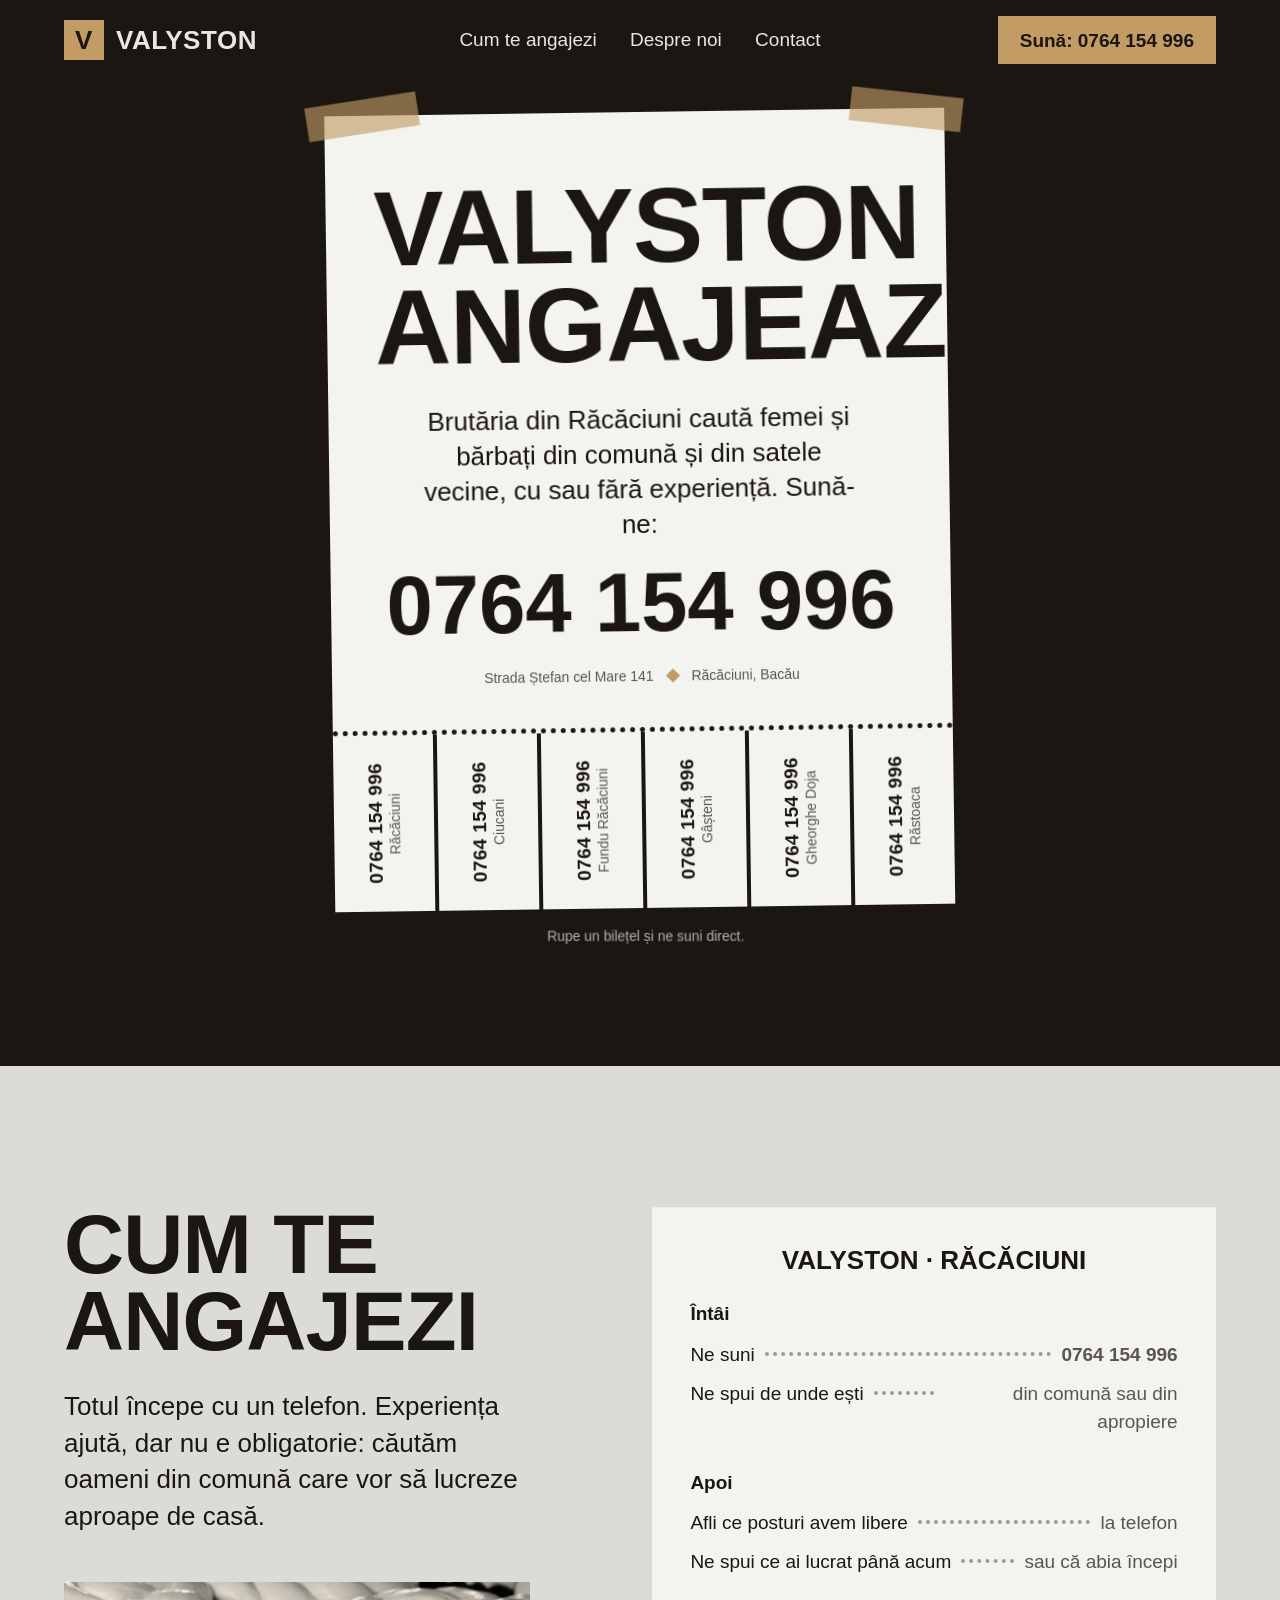
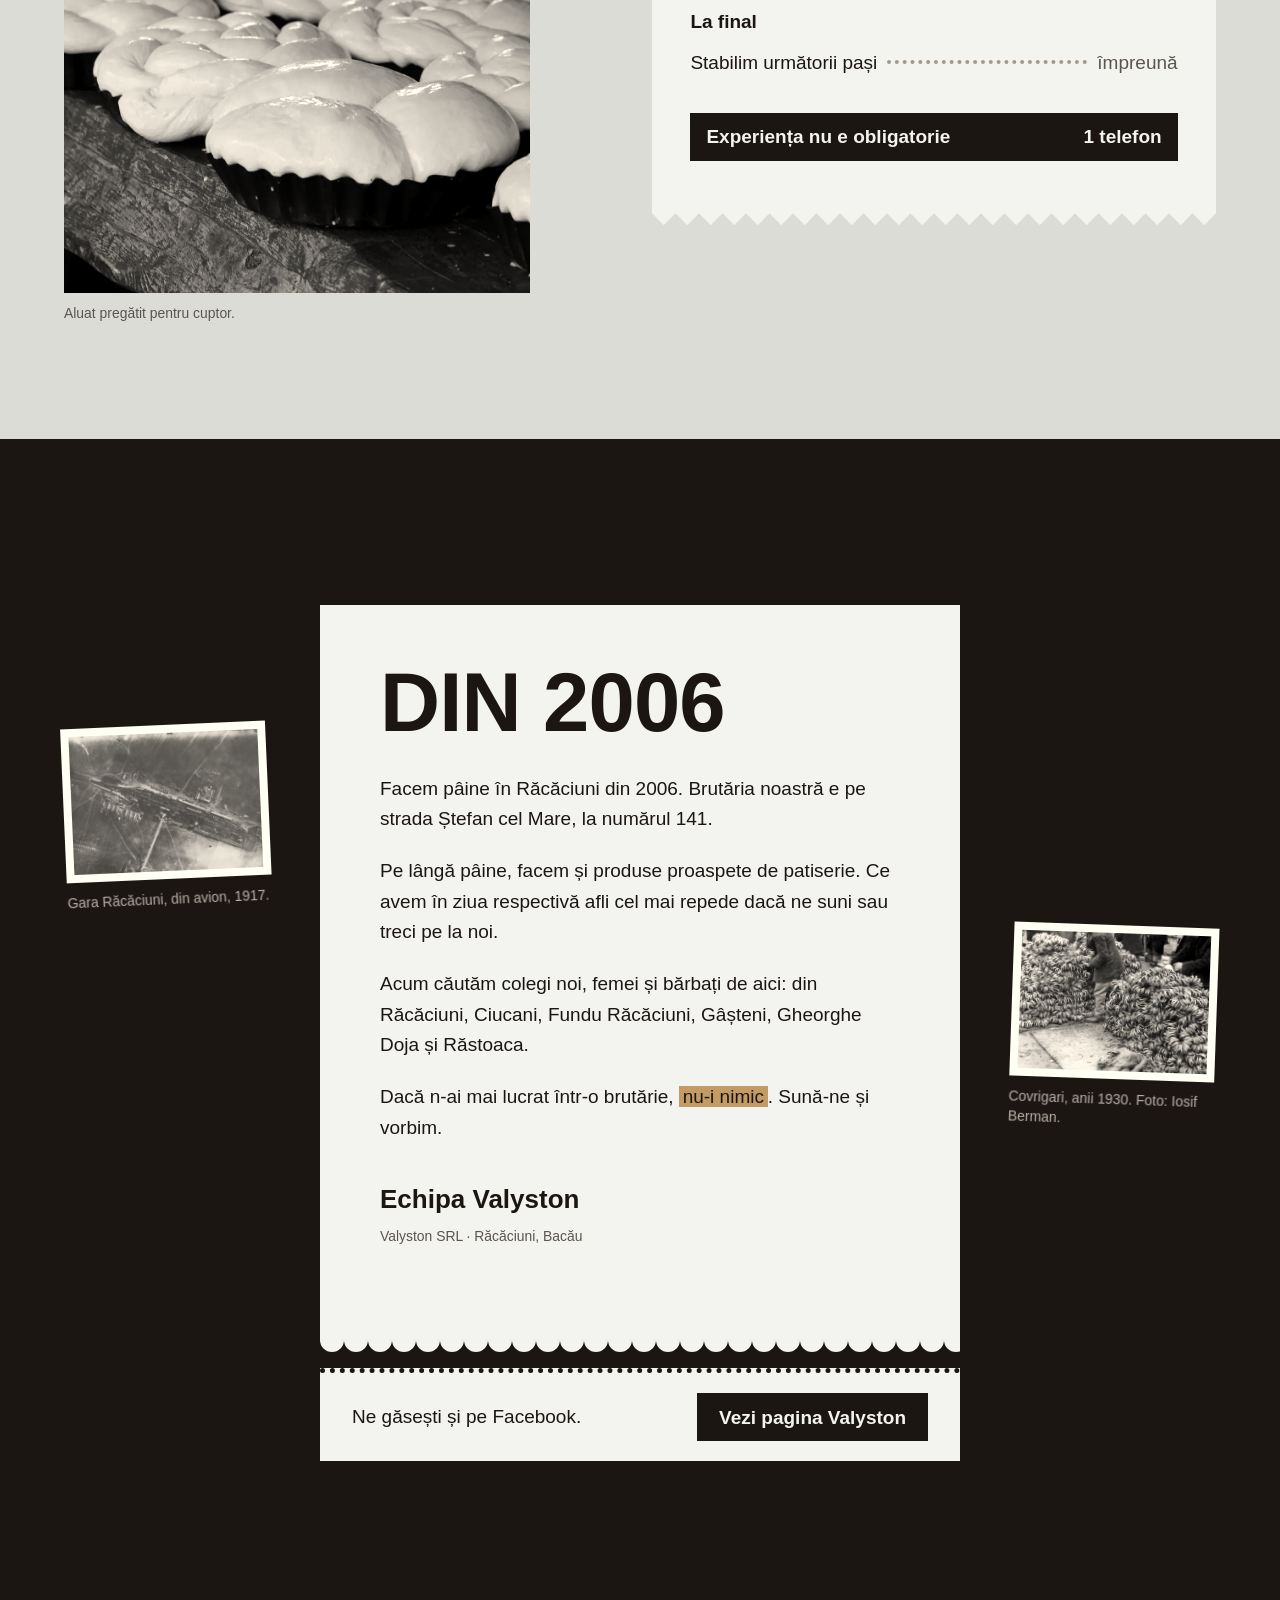
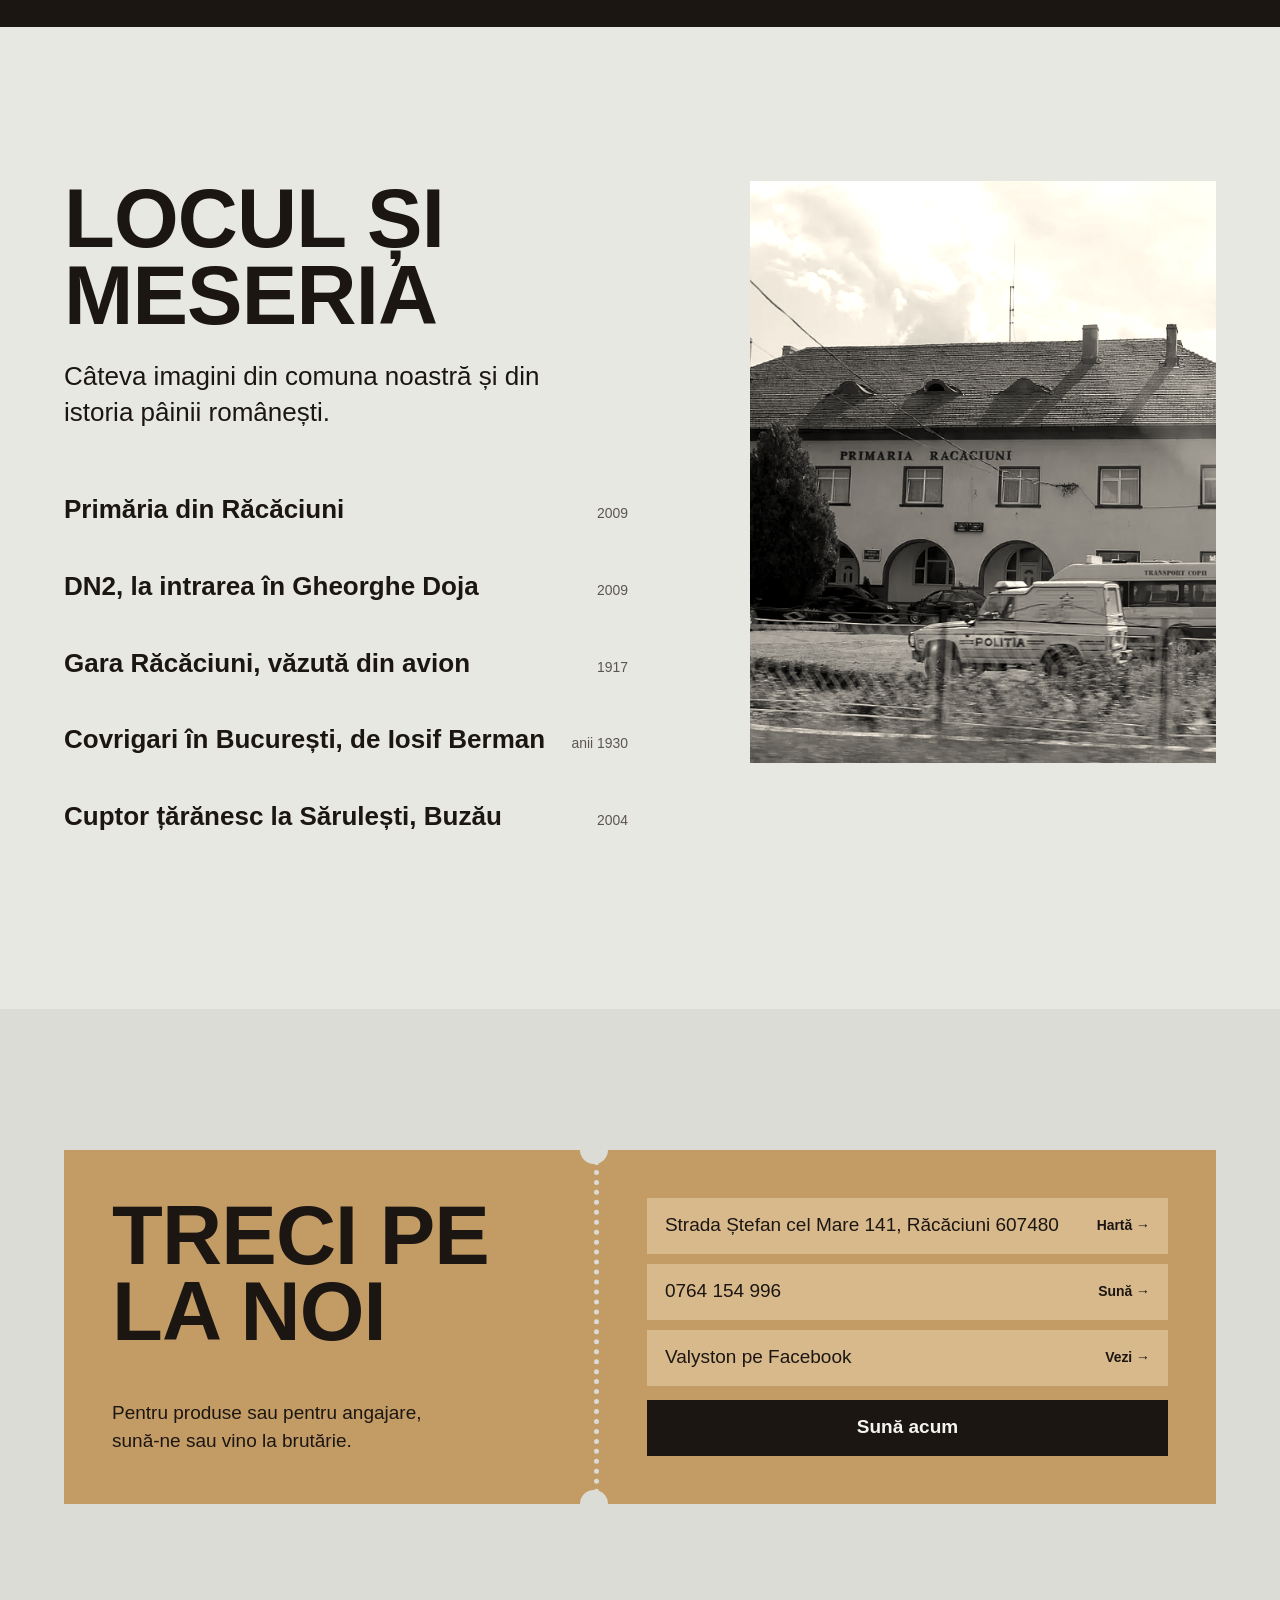
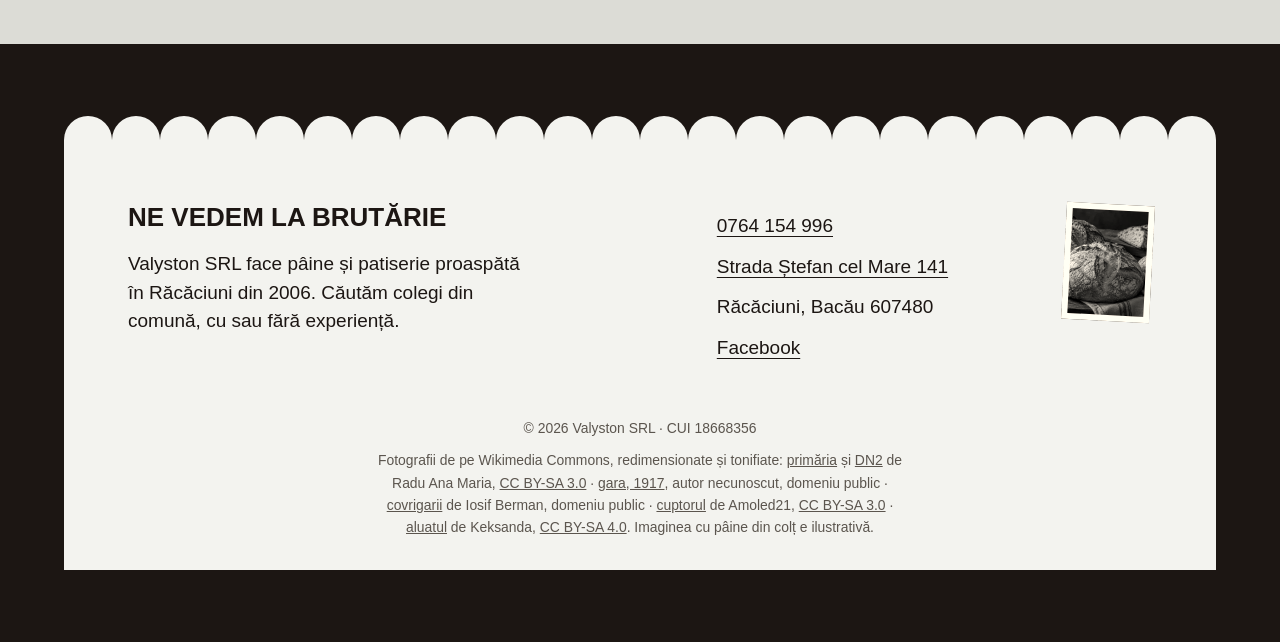
==== commit f016f7ea: "Redesign the site as the bakery's hiring notice The page is now the "Angajăm" notice taped to the ba" ====
--- a/index.html
+++ b/index.html
@@ -2,49 +2,220 @@
 <html lang="ro">
 <head>
   <meta charset="utf-8">
-  <meta name="viewport" content="width=device-width, initial-scale=1">
-  <meta name="theme-color" content="#21140f">
-  <meta name="description" content="Valyston, brutărie în Răcăciuni, județul Bacău. Ne găsești pe Strada Ștefan cel Mare 141. Sună la 0764 154 996.">
-  <title>Brutăria Valyston — Răcăciuni</title>
+  <meta name="viewport" content="width=device-width, initial-scale=1, viewport-fit=cover">
+  <title>Brutăria Valyston angajează · Răcăciuni, Bacău</title>
+  <meta name="description" content="Brutăria Valyston din Răcăciuni angajează femei și bărbați din comună și din satele vecine, cu sau fără experiență. Sună la 0764 154 996.">
+  <meta name="theme-color" content="#1c1613">
+  <link rel="canonical" href="https://edivvsshi.github.io/valyston/">
   <link rel="icon" href="favicon.svg" type="image/svg+xml">
-  <link rel="stylesheet" href="style.css?v=3">
+  <meta property="og:type" content="website">
+  <meta property="og:locale" content="ro_RO">
+  <meta property="og:site_name" content="Brutăria Valyston">
+  <meta property="og:title" content="Brutăria Valyston angajează">
+  <meta property="og:description" content="Căutăm femei și bărbați din Răcăciuni și din satele vecine, cu sau fără experiență. Sună la 0764 154 996.">
+  <meta property="og:url" content="https://edivvsshi.github.io/valyston/">
+  <meta property="og:image" content="https://edivvsshi.github.io/valyston/img/og-valyston.jpg">
+  <meta property="og:image:width" content="1200">
+  <meta property="og:image:height" content="630">
+  <meta name="twitter:card" content="summary_large_image">
+  <link rel="preload" href="fonts/barlowcondensed-700-latin.woff2" as="font" type="font/woff2" crossorigin>
+  <link rel="preload" href="fonts/barlow-400-latin.woff2" as="font" type="font/woff2" crossorigin>
+  <link rel="stylesheet" href="style.css?v=4">
+  <script type="application/ld+json">
+  {
+    "@context": "https://schema.org",
+    "@type": "Bakery",
+    "name": "Brutăria Valyston",
+    "legalName": "Valyston SRL",
+    "url": "https://edivvsshi.github.io/valyston/",
+    "telephone": "+40764154996",
+    "foundingDate": "2006",
+    "image": "https://edivvsshi.github.io/valyston/img/og-valyston.jpg",
+    "address": {
+      "@type": "PostalAddress",
+      "streetAddress": "Strada Ștefan cel Mare 141",
+      "addressLocality": "Răcăciuni",
+      "addressRegion": "Bacău",
+      "postalCode": "607480",
+      "addressCountry": "RO"
+    },
+    "sameAs": ["https://www.facebook.com/p/Valyston-61575104858359/"]
+  }
+  </script>
 </head>
 <body>
   <a class="skip" href="#continut">Sari la conținut</a>
-  <header class="site-header">
-    <a class="brand" href="#acasa" aria-label="Valyston, începutul paginii"><span class="brand-mark">V</span><span>VALYSTON<small>BRUTĂRIE · RĂCĂCIUNI</small></span></a>
-    <nav aria-label="Navigare principală"><a href="#despre">Despre noi</a><a class="nav-hiring" href="#angajari">Angajăm <span aria-hidden="true">↗</span></a><a href="#contact">Contact</a><a class="nav-call" href="tel:+40764154996">Sună-ne <span aria-hidden="true">↗</span></a></nav>
+
+  <header class="top">
+    <a class="wordmark" href="#acasa" translate="no" aria-label="Valyston, începutul paginii"><span class="mono" aria-hidden="true">V</span>Valyston</a>
+    <nav class="top-links" aria-label="Navigare principală">
+      <a href="#cum">Cum te angajezi</a>
+      <a href="#despre">Despre noi</a>
+      <a href="#contact">Contact</a>
+    </nav>
+    <a class="btn btn-accent top-call" href="tel:+40764154996">Sună: 0764&nbsp;154&nbsp;996</a>
   </header>
 
   <main id="continut">
-    <section class="hero hiring-hero" id="acasa" aria-labelledby="titlu">
-      <div class="hero-copy">
-        <p class="hiring-badge"><span aria-hidden="true"></span> LOCUL TĂU POATE FI AICI</p>
-        <p class="eyebrow">BRUTĂRIA VALYSTON · RĂCĂCIUNI</p>
-        <h1 id="titlu"><span>ANGAJĂM</span><em>PERSONAL.</em></h1>
-        <p class="intro">Hai în echipa noastră! Căutăm <strong>femei și bărbați</strong> din Răcăciuni și localitățile din apropiere.</p>
-        <div class="experience"><span>Cu experiență</span><span class="experience-plus" aria-hidden="true">+</span><span>Fără experiență</span></div>
-        <div class="hero-actions"><a class="button primary hiring-cta" href="tel:+40764154996">Sună pentru angajare <span aria-hidden="true">↗</span></a><a class="text-link" href="#angajari">Află mai multe <span aria-hidden="true">↓</span></a></div>
-        <a class="hiring-phone" href="tel:+40764154996">0764 154 996</a>
-        <div class="hero-foot"><span>OAMENI DIN COMUNITATE.</span><span>O ECHIPĂ ÎN CARE CONTEZI.</span></div>
-      </div>
-      <div class="hero-image"><img src="paine-valyston-ilustrativ.webp" alt="Pâine proaspăt coaptă, imagine ilustrativă" width="1536" height="1024"><div class="image-note"><span>VALYSTON / DIN 2006</span><p>Gustul bun<br>începe <em>cu noi.</em></p><a href="#angajari">Fă parte din echipă <span aria-hidden="true">↗</span></a></div></div>
-    </section>
-    <div class="recruitment-strip"><span>RĂCĂCIUNI & ÎMPREJURIMI</span><span aria-hidden="true">✦</span><span>CU SAU FĂRĂ EXPERIENȚĂ</span><span aria-hidden="true">✦</span><a href="tel:+40764154996">HAI SĂ VORBIM ↗</a></div>
-
-    <section class="about section-shell" id="angajari" aria-labelledby="angajari-titlu">
-      <div class="section-number">01 / ALĂTURĂ-TE ECHIPEI</div>
-      <div class="about-content"><p class="eyebrow dark">VALYSTON ANGAJEAZĂ</p><h2 id="angajari-titlu">Mai aproape de casă.<br><em>Parte din echipă.</em></h2><p>Căutăm femei și bărbați din Răcăciuni și localitățile din apropiere, cu sau fără experiență.</p><p>Pentru detalii despre posturile disponibile și pentru a aplica, sună-ne la <a href="tel:+40764154996">0764 154 996</a>.</p><a class="button primary" href="tel:+40764154996">Sună pentru angajare <span aria-hidden="true">↗</span></a></div>
-    </section>
-
-    <section class="about section-shell" id="despre" aria-labelledby="despre-titlu">
-      <div class="section-number">02 / DESPRE NOI</div>
-      <div class="about-content"><p class="eyebrow dark">BRUTĂRIA VALYSTON</p><h2 id="despre-titlu">O brutărie din<br><em>comunitatea noastră.</em></h2><p>Suntem în Răcăciuni, județul Bacău. Activitatea firmei Valyston SRL include fabricarea pâinii și a produselor proaspete de patiserie. Pentru disponibilitatea produselor, sună-ne sau treci pe la noi.</p><a class="inline-link" href="https://www.facebook.com/p/Valyston-61575104858359/" target="_blank" rel="noopener noreferrer">Urmărește-ne pe Facebook <span aria-hidden="true">↗</span></a></div>
-    </section>
-
-    <section class="contact" id="contact" aria-labelledby="contact-titlu"><div class="contact-inner"><div><p class="eyebrow">03 / CONTACT</p><h2 id="contact-titlu">Ne vedem<br><em>la brutărie.</em></h2><p class="contact-intro">Pentru întrebări despre produse, ne poți suna direct.</p></div><div class="contact-details"><div class="detail"><span>ADRESĂ</span><strong>Strada Ștefan cel Mare, nr. 141<br>Răcăciuni, Bacău 607480</strong><a href="https://www.google.com/maps/search/?api=1&amp;query=Valyston%20Strada%20Stefan%20cel%20Mare%20141%20Racaciuni" target="_blank" rel="noopener noreferrer">Deschide harta ↗</a></div><div class="detail"><span>TELEFON</span><strong><a href="tel:+40764154996">0764 154 996</a></strong><a href="tel:+40764154996">Sună acum ↗</a></div><div class="detail"><span>SOCIAL</span><strong>Valyston pe Facebook</strong><a href="https://www.facebook.com/p/Valyston-61575104858359/" target="_blank" rel="noopener noreferrer">Vezi pagina ↗</a></div></div></div></section>
+    <section class="hero" id="acasa" aria-labelledby="titlu">
+      <article class="notice">
+        <span class="tape tape-l" aria-hidden="true"></span>
+        <span class="tape tape-r" aria-hidden="true"></span>
+        <div class="notice-body">
+          <h1 id="titlu"><span translate="no">Valyston</span> <span>angajează</span></h1>
+          <p class="notice-lead">Brutăria din Răcăciuni caută femei și bărbați din comună și din satele vecine, cu sau fără experiență. Sună-ne:</p>
+          <p class="notice-call"><a href="tel:+40764154996">0764&nbsp;154&nbsp;996</a></p>
+          <p class="notice-addr"><span>Strada Ștefan cel Mare 141</span><span class="diamond" aria-hidden="true"></span><span>Răcăciuni, Bacău</span></p>
+        </div>
+        <div class="strips" aria-label="Bilețele cu numărul de telefon">
+          <a class="strip" href="tel:+40764154996"><span class="strip-num">0764 154 996</span><span class="strip-place">Răcăciuni</span></a>
+          <a class="strip" href="tel:+40764154996"><span class="strip-num">0764 154 996</span><span class="strip-place">Ciucani</span></a>
+          <a class="strip" href="tel:+40764154996"><span class="strip-num">0764 154 996</span><span class="strip-place">Fundu Răcăciuni</span></a>
+          <a class="strip" href="tel:+40764154996"><span class="strip-num">0764 154 996</span><span class="strip-place">Gâșteni</span></a>
+          <a class="strip" href="tel:+40764154996"><span class="strip-num">0764 154 996</span><span class="strip-place">Gheorghe Doja</span></a>
+          <a class="strip" href="tel:+40764154996"><span class="strip-num">0764 154 996</span><span class="strip-place">Răstoaca</span></a>
+        </div>
+        <p class="strips-note" aria-live="polite">Rupe un bilețel și ne suni direct.</p>
+      </article>
+    </section>
+
+    <section class="how" id="cum" aria-labelledby="cum-titlu">
+      <div class="grid">
+        <div class="how-intro">
+          <h2 id="cum-titlu">Cum te angajezi</h2>
+          <p>Totul începe cu un telefon. Experiența ajută, dar nu e obligatorie: căutăm oameni din comună care vor să lucreze aproape de casă.</p>
+          <figure class="how-photo">
+            <img src="img/paine-la-cuptor.webp" width="1100" height="1650" loading="lazy" alt="Tăvi cu aluat crescut, pregătite pentru cuptor">
+            <figcaption>Aluat pregătit pentru cuptor.</figcaption>
+          </figure>
+        </div>
+        <div class="slip" role="group" aria-label="Pașii pentru angajare">
+          <p class="slip-head" translate="no">Valyston · Răcăciuni</p>
+          <h3>Întâi</h3>
+          <ul>
+            <li><span>Ne suni</span><i aria-hidden="true"></i><a href="tel:+40764154996">0764 154 996</a></li>
+            <li><span>Ne spui de unde ești</span><i aria-hidden="true"></i><span>din comună sau din apropiere</span></li>
+          </ul>
+          <h3>Apoi</h3>
+          <ul>
+            <li><span>Afli ce posturi avem libere</span><i aria-hidden="true"></i><span>la telefon</span></li>
+            <li><span>Ne spui ce ai lucrat până acum</span><i aria-hidden="true"></i><span>sau că abia începi</span></li>
+          </ul>
+          <h3>La final</h3>
+          <ul>
+            <li><span>Stabilim următorii pași</span><i aria-hidden="true"></i><span>împreună</span></li>
+          </ul>
+          <p class="slip-total"><span>Experiența nu e obligatorie</span><span>1 telefon</span></p>
+        </div>
+      </div>
+    </section>
+
+    <section class="about" id="despre" aria-labelledby="despre-titlu">
+      <div class="about-grid">
+      <figure class="plate plate-l">
+        <img src="img/gara-racaciuni-1917.webp" width="900" height="655" loading="lazy" alt="Fotografie aeriană veche a gării Răcăciuni">
+        <figcaption>Gara Răcăciuni, din avion, 1917.</figcaption>
+      </figure>
+      <div class="letter">
+        <div class="letter-sheet">
+          <h2 id="despre-titlu">Din 2006</h2>
+          <p>Facem pâine în Răcăciuni din 2006. Brutăria noastră e pe strada Ștefan cel Mare, la numărul 141.</p>
+          <p>Pe lângă pâine, facem și produse proaspete de patiserie. Ce avem în ziua respectivă afli cel mai repede dacă ne suni sau treci pe la noi.</p>
+          <p>Acum căutăm colegi noi, femei și bărbați de aici: din Răcăciuni, Ciucani, Fundu Răcăciuni, Gâșteni, Gheorghe Doja și Răstoaca.</p>
+          <p>Dacă n-ai mai lucrat într-o brutărie, <mark>nu-i nimic</mark>. Sună-ne și vorbim.</p>
+          <p class="sign" translate="no">Echipa Valyston<small>Valyston SRL · Răcăciuni, Bacău</small></p>
+        </div>
+        <div class="letter-stub">
+          <p>Ne găsești și pe Facebook.</p>
+          <a class="btn btn-ink" href="https://www.facebook.com/p/Valyston-61575104858359/" target="_blank" rel="noopener noreferrer">Vezi pagina Valyston</a>
+        </div>
+      </div>
+      <figure class="plate plate-r">
+        <img src="img/covrigi-berman.webp" width="613" height="377" loading="lazy" alt="Covrigari care așază grămezi de covrigi, fotografie din anii 1930">
+        <figcaption>Covrigari, anii 1930. Foto: Iosif Berman.</figcaption>
+      </figure>
+      </div>
+    </section>
+
+    <section class="place" id="locul" aria-labelledby="locul-titlu">
+      <div class="grid">
+        <div class="place-intro">
+          <h2 id="locul-titlu">Locul și meseria</h2>
+          <p>Câteva imagini din comuna noastră și din istoria pâinii românești.</p>
+        </div>
+        <ol class="index" role="list">
+          <li class="row" tabindex="0" data-img="img/primaria-racaciuni.webp" data-alt="Clădirea primăriei din Răcăciuni, cu acoperiș roșu, văzută de peste drum">
+            <span class="row-title">Primăria din Răcăciuni</span><span class="row-year">2009</span>
+            <img class="row-img" src="img/primaria-racaciuni.webp" width="1100" height="732" loading="lazy" alt="Clădirea primăriei din Răcăciuni, cu acoperiș roșu, văzută de peste drum">
+          </li>
+          <li class="row" tabindex="0" data-img="img/dn2-gheorghe-doja.webp" data-alt="Drumul DN2 la intrarea în satul Gheorghe Doja, cu plopi pe margine">
+            <span class="row-title">DN2, la intrarea în Gheorghe Doja</span><span class="row-year">2009</span>
+            <img class="row-img" src="img/dn2-gheorghe-doja.webp" width="1100" height="736" loading="lazy" alt="Drumul DN2 la intrarea în satul Gheorghe Doja, cu plopi pe margine">
+          </li>
+          <li class="row" tabindex="0" data-img="img/gara-racaciuni-1917.webp" data-alt="Fotografie aeriană veche a gării Răcăciuni, făcută în 1917">
+            <span class="row-title">Gara Răcăciuni, văzută din avion</span><span class="row-year">1917</span>
+            <img class="row-img" src="img/gara-racaciuni-1917.webp" width="900" height="655" loading="lazy" alt="Fotografie aeriană veche a gării Răcăciuni, făcută în 1917">
+          </li>
+          <li class="row" tabindex="0" data-img="img/covrigi-berman.webp" data-alt="Oameni care așază grămezi mari de covrigi, fotografie alb-negru din anii 1930">
+            <span class="row-title">Covrigari în București, de Iosif Berman</span><span class="row-year">anii 1930</span>
+            <img class="row-img" src="img/covrigi-berman.webp" width="613" height="377" loading="lazy" alt="Oameni care așază grămezi mari de covrigi, fotografie alb-negru din anii 1930">
+          </li>
+          <li class="row" tabindex="0" data-img="img/cuptor-taranesc.webp" data-alt="Cuptor țărănesc din lut, cu acoperiș mic de țiglă, într-o curte">
+            <span class="row-title">Cuptor țărănesc la Sărulești, Buzău</span><span class="row-year">2004</span>
+            <img class="row-img" src="img/cuptor-taranesc.webp" width="1100" height="825" loading="lazy" alt="Cuptor țărănesc din lut, cu acoperiș mic de țiglă, într-o curte">
+          </li>
+        </ol>
+        <figure class="frame" aria-hidden="true">
+          <img src="img/primaria-racaciuni.webp" width="1100" height="732" alt="" loading="lazy">
+        </figure>
+      </div>
+    </section>
+
+    <section class="contact" id="contact" aria-labelledby="contact-titlu">
+      <div class="coupon">
+        <div class="coupon-left">
+          <h2 id="contact-titlu">Treci pe la noi</h2>
+          <p>Pentru produse sau pentru angajare, sună-ne sau vino la brutărie.</p>
+        </div>
+        <div class="coupon-right">
+          <a class="field" href="https://www.google.com/maps/search/?api=1&amp;query=Valyston%20Strada%20Stefan%20cel%20Mare%20141%20Racaciuni" target="_blank" rel="noopener noreferrer"><span>Strada Ștefan cel Mare 141, Răcăciuni 607480</span><span aria-hidden="true">Hartă →</span></a>
+          <a class="field" href="tel:+40764154996"><span>0764 154 996</span><span aria-hidden="true">Sună →</span></a>
+          <a class="field" href="https://www.facebook.com/p/Valyston-61575104858359/" target="_blank" rel="noopener noreferrer"><span>Valyston pe Facebook</span><span aria-hidden="true">Vezi →</span></a>
+          <a class="submit" href="tel:+40764154996">Sună acum</a>
+        </div>
+      </div>
+    </section>
   </main>
-  <footer><span>© <span id="year">2026</span> Valyston SRL · CUI 18668356</span><span>Răcăciuni, Bacău</span></footer>
-  <script src="animations.js?v=3" defer></script>
+
+  <footer class="back">
+    <div class="postcard">
+      <div class="pc-left">
+        <p class="pc-sign">Ne vedem la brutărie</p>
+        <p>Valyston SRL face pâine și patiserie proaspătă în Răcăciuni din 2006. Căutăm colegi din comună, cu sau fără experiență.</p>
+      </div>
+      <div class="pc-right">
+        <img class="stamp" src="img/paine-ilustrativ-mic.webp" width="480" height="320" loading="lazy" alt="Pâine coaptă, imagine ilustrativă">
+        <ul class="pc-addr">
+          <li><a href="tel:+40764154996">0764 154 996</a></li>
+          <li><a href="https://www.google.com/maps/search/?api=1&amp;query=Valyston%20Strada%20Stefan%20cel%20Mare%20141%20Racaciuni" target="_blank" rel="noopener noreferrer">Strada Ștefan cel Mare 141</a></li>
+          <li>Răcăciuni, Bacău 607480</li>
+          <li><a href="https://www.facebook.com/p/Valyston-61575104858359/" target="_blank" rel="noopener noreferrer">Facebook</a></li>
+        </ul>
+      </div>
+      <p class="imprint">© <span id="year">2026</span> Valyston SRL · CUI 18668356</p>
+      <p class="credits">Fotografii de pe Wikimedia Commons, redimensionate și tonifiate:
+        <a href="https://commons.wikimedia.org/wiki/File:RO_BC_Racaciuni_town_hall.jpg">primăria</a> și
+        <a href="https://commons.wikimedia.org/wiki/File:RO_BC_DN2_GhDoja.jpg">DN2</a> de Radu Ana Maria, <a href="https://creativecommons.org/licenses/by-sa/3.0/">CC BY-SA 3.0</a> ·
+        <a href="https://commons.wikimedia.org/wiki/File:Gara_R%C4%83c%C4%83ciuni_1917.jpg">gara, 1917</a>, autor necunoscut, domeniu public ·
+        <a href="https://commons.wikimedia.org/wiki/File:Iosif_Berman_-_Bucure%C5%9Fti,_covrigi.jpg">covrigarii</a> de Iosif Berman, domeniu public ·
+        <a href="https://commons.wikimedia.org/wiki/File:Cuptor_taranesc.JPG">cuptorul</a> de Amoled21, <a href="https://creativecommons.org/licenses/by-sa/3.0/">CC BY-SA 3.0</a> ·
+        <a href="https://commons.wikimedia.org/wiki/File:P%C3%A2ine_la_cuptor.jpg">aluatul</a> de Keksanda, <a href="https://creativecommons.org/licenses/by-sa/4.0/">CC BY-SA 4.0</a>.
+        Imaginea cu pâine din colț e ilustrativă.</p>
+    </div>
+  </footer>
+
+  <a class="callbar" href="tel:+40764154996" hidden>Sună pentru angajare: 0764&nbsp;154&nbsp;996</a>
+
+  <script src="animations.js?v=4" defer></script>
 </body>
 </html>
--- a/style.css
+++ b/style.css
@@ -1,9 +1,233 @@
-@import url('https://fonts.googleapis.com/css2?family=DM+Sans:wght@400;500;600;700&family=Playfair+Display:ital,wght@0,500;0,600;1,500;1,600&display=swap');
-:root{color-scheme:light;--ink:#21140f;--dark:#21140f;--cream:#f4ede1;--gold:#c39b65;--muted:#b5a79a}*{box-sizing:border-box}html{scroll-behavior:smooth}body{margin:0;background:var(--cream);color:var(--ink);font:16px/1.65 'DM Sans',Arial,sans-serif}a{color:inherit}a:focus-visible{outline:2px solid #e7b36a;outline-offset:5px}.skip{position:absolute;left:-9999px;top:10px;z-index:10;background:#fff;padding:8px}.skip:focus{left:12px}.site-header{height:92px;background:var(--dark);color:#f8f0e6;display:flex;justify-content:space-between;align-items:center;padding:0 clamp(24px,5vw,82px);border-bottom:1px solid #49362b}.brand{text-decoration:none;display:flex;align-items:center;gap:15px;font-size:1.12rem;letter-spacing:.18em;font-weight:700;line-height:1.1}.brand small{display:block;margin-top:7px;font-size:.59rem;letter-spacing:.22em;color:var(--gold)}.brand-mark{font:italic 2rem 'Playfair Display',Georgia,serif;display:grid;place-items:center;border:1px solid var(--gold);height:44px;width:44px;color:var(--gold);letter-spacing:0}.site-header nav{display:flex;align-items:center;gap:clamp(18px,3vw,46px)}.site-header nav a{text-decoration:none;font-size:.88rem;font-weight:600}.site-header nav a:hover,.text-link:hover,.inline-link:hover{color:var(--gold)}.nav-call{border:1px solid #80634a;padding:10px 17px}.nav-call span{margin-left:12px;color:var(--gold)}.hero{display:grid;grid-template-columns:48% 52%;background:var(--dark);min-height:680px;color:#f8f0e6}.hero-copy{padding:clamp(60px,7vw,118px) 6vw 48px clamp(24px,5vw,82px);display:flex;flex-direction:column;align-items:flex-start}.eyebrow{color:var(--gold);font-weight:700;font-size:.75rem;letter-spacing:.24em;margin:0 0 26px}.line{display:inline-block;vertical-align:middle;width:30px;height:1px;background:var(--gold);margin-right:10px}.hero h1,h2{font-family:'Playfair Display',Georgia,serif;font-weight:500;line-height:1.11;letter-spacing:-.035em;margin:0}h1{font-size:clamp(3.2rem,5.7vw,6.4rem)}h1 em,h2 em{font-weight:500;color:var(--gold)}.intro{max-width:475px;color:#d3c5b6;font-size:1.08rem;margin:30px 0 34px;line-height:1.8}.hero-actions{display:flex;gap:25px;align-items:center;flex-wrap:wrap}.button{display:inline-flex;align-items:center;gap:25px;text-decoration:none;font-size:.91rem;font-weight:700;padding:16px 23px}.primary{background:var(--gold);color:var(--dark)}.primary:hover{background:#e0b87e}.text-link{text-decoration:none;font-weight:700;border-bottom:1px solid #8d735c;padding-bottom:4px}.text-link span{margin-left:8px}.hero-foot{margin-top:auto;padding-top:60px;color:#bfae9f;font-size:.7rem;letter-spacing:.23em;font-weight:700;display:flex;gap:20px;align-items:center}.divider{height:14px;width:1px;background:#765944}.hero-image{position:relative;min-height:550px;overflow:hidden}.hero-image:after{content:'';position:absolute;inset:0;background:linear-gradient(90deg,rgba(33,20,15,.18),transparent 30%),linear-gradient(0deg,rgba(33,20,15,.4),transparent 35%);pointer-events:none}.hero-image img{height:100%;width:100%;object-fit:cover;display:block}.image-label{position:absolute;bottom:36px;right:38px;z-index:1;color:white;font-size:.72rem;letter-spacing:.23em;font-weight:700}.section-shell{max-width:1440px;margin:auto;padding:105px clamp(24px,5vw,82px)}.about{display:grid;grid-template-columns:27% 73%;gap:20px}.section-number{font-size:.75rem;letter-spacing:.22em;font-weight:700;color:#866a50;padding-top:9px}.about-content{max-width:810px}.eyebrow.dark{color:#9c7144}.about h2,.contact h2{font-size:clamp(2.8rem,4.8vw,5.5rem)}.about h2 em{color:#9b713f}.about-content>p:not(.eyebrow){font-size:1.1rem;color:#5d5149;line-height:1.85;max-width:650px;margin:28px 0}.inline-link{font-weight:700;text-decoration:none;border-bottom:1px solid #ab947c;padding-bottom:7px}.inline-link span{margin-left:16px}.contact{background:#332118;color:#f8f0e6}.contact-inner{max-width:1440px;margin:auto;padding:98px clamp(24px,5vw,82px);display:grid;grid-template-columns:1fr 1fr;gap:8vw}.contact-intro{color:#cbbbae;max-width:330px;margin-top:26px}.contact-details{display:grid;gap:0}.detail{border-bottom:1px solid #665044;padding:23px 0 25px;display:grid;grid-template-columns:120px 1fr;column-gap:12px}.detail:first-child{padding-top:0}.detail>span{font-size:.72rem;letter-spacing:.2em;color:var(--gold);font-weight:700;padding-top:5px}.detail strong{font-size:1.1rem;font-weight:500;line-height:1.5}.detail strong a{text-decoration:none}.detail>a{grid-column:2;color:var(--gold);font-size:.86rem;text-decoration:none;margin-top:10px;font-weight:700}.detail a:hover{text-decoration:underline}footer{background:var(--dark);color:#b9a99b;display:flex;justify-content:space-between;gap:20px;padding:25px clamp(24px,5vw,82px);font-size:.78rem}@media(max-width:800px){.site-header{height:76px}.site-header nav>a:not(.nav-call){display:none}.hero{grid-template-columns:1fr}.hero-copy{min-height:580px;padding:70px 24px 35px}.hero-image{min-height:360px;height:46vw}.hero h1{font-size:clamp(3.5rem,10vw,5rem)}.about,.contact-inner{grid-template-columns:1fr}.about{gap:22px}.contact-inner{gap:50px}.section-shell{padding-top:75px;padding-bottom:80px}}@media(max-width:480px){.brand{font-size:.94rem}.brand small{font-size:.48rem}.brand-mark{width:38px;height:38px}.site-header nav{gap:0}.nav-call{padding:8px 10px!important;font-size:.78rem!important}.nav-call span{margin-left:4px}.hero-copy{min-height:560px}.hero-image{height:360px}.intro{font-size:1rem}.contact-inner{padding-top:76px;padding-bottom:80px}.detail{grid-template-columns:1fr;gap:5px}.detail>a{grid-column:1}footer{flex-direction:column}}@media(prefers-reduced-motion:reduce){html{scroll-behavior:auto}}
-
-/* Recruitment takes the lead. */
-.site-header .nav-hiring{color:#edc18a}.hiring-hero{grid-template-columns:58% 42%;min-height:680px}.hiring-hero .hero-copy{padding:46px 4vw 32px 5vw;position:relative;z-index:1}.hiring-badge{display:inline-flex;align-items:center;gap:10px;border:1px solid #765944;border-radius:100px;padding:7px 13px;font-size:.65rem;font-weight:700;letter-spacing:.15em;color:#f1d3ac;margin:0 0 25px}.hiring-badge>span{height:7px;width:7px;border-radius:50%;background:#e8b878;box-shadow:0 0 0 5px #c39b6519}.hiring-hero .eyebrow{font-size:.65rem;margin-bottom:14px}.hiring-hero h1{font-family:'DM Sans',Arial,sans-serif;font-size:clamp(3.5rem,7.25vw,8.7rem);line-height:.97;letter-spacing:-.065em;font-weight:700}.hiring-hero h1>span,.hiring-hero h1>em{display:block}.hiring-hero h1 em{font-family:'Playfair Display',Georgia,serif;font-size:.94em;letter-spacing:-.055em;font-weight:500}.hiring-hero .intro{font-size:1.03rem;line-height:1.7;margin:24px 0 18px;max-width:470px}.intro strong{color:#fff2df;font-weight:600}.experience{display:flex;align-items:center;gap:12px;color:#edcfaa;font-size:.82rem;margin-bottom:27px}.experience>span:not(.experience-plus){border-bottom:1px solid #6d513a;padding-bottom:5px}.experience-plus{font-size:1rem;color:#c39b65}.hiring-phone{font-size:1.1rem;letter-spacing:.09em;text-decoration:none;color:#edcfaa;margin-top:15px}.hiring-hero .hero-foot{padding-top:35px;gap:7px;flex-direction:column;align-items:flex-start;font-size:.58rem;letter-spacing:.18em}.hiring-hero .hero-image:after{background:linear-gradient(180deg,#21140f0d 30%,#21140fed 100%)}.image-note{position:absolute;bottom:45px;left:38px;right:24px;z-index:1}.image-note>span{font-size:.62rem;letter-spacing:.22em;color:#f1d3ac}.image-note p{font:500 clamp(2.7rem,4vw,4.8rem)/1.12 'Playfair Display',Georgia,serif;margin:18px 0 24px}.image-note em{color:#edc18a}.image-note a{font-size:.8rem;text-decoration:none;border-bottom:1px solid #b69a79;padding-bottom:8px}.image-note a span{display:inline-block;margin-left:24px}.recruitment-strip{display:flex;justify-content:space-between;align-items:center;gap:22px;background:#c39b65;padding:21px 5vw;font-size:.68rem;font-weight:700;letter-spacing:.13em}.recruitment-strip a{text-decoration:none}.recruitment-strip>span:nth-child(even){font-size:1.1rem}#despre{border-top:1px solid #d9c8b3}section[id]{scroll-margin-top:22px}.button,.nav-call{transition:transform .25s ease,background .25s ease,box-shadow .25s ease}.button span,.image-note a span{transition:transform .3s ease}.button:hover{transform:translateY(-4px);box-shadow:0 12px 30px #0002}.button:hover span,.image-note a:hover span{transform:translate(3px,-3px)}.nav-call:hover{transform:translateY(-2px)}.hiring-hero h1>span{animation:title-enter .8s cubic-bezier(.2,.7,.2,1) both}.hiring-hero h1>em{animation:title-enter 1s .12s cubic-bezier(.2,.7,.2,1) both}.hiring-badge,.hiring-hero .eyebrow{animation:rise-in .8s both}.hiring-hero .intro,.experience,.hero-actions,.hiring-phone{animation:rise-in .9s .25s both}.hiring-hero .hero-image img{animation:photo-enter 1.6s cubic-bezier(.2,.7,.2,1) both}.image-note{animation:rise-in 1s .4s both}.reveal-in{animation:rise-in .85s cubic-bezier(.2,.7,.2,1) both}@keyframes title-enter{from{opacity:0;transform:translateY(32px);filter:blur(5px)}to{opacity:1;transform:translateY(0);filter:blur(0)}}@keyframes rise-in{from{opacity:0;transform:translateY(24px)}to{opacity:1;transform:translateY(0)}}@keyframes photo-enter{from{opacity:.5;transform:scale(1.09)}to{opacity:1;transform:scale(1)}}
-@media(max-width:1000px){.hiring-hero{grid-template-columns:60% 40%}.hiring-hero .hero-actions{gap:18px}.hiring-hero .button{gap:16px;padding:15px 18px}.image-note{left:25px}}
-@media(max-width:800px){.site-header nav>.nav-hiring{display:inline-block!important}.site-header nav>.nav-call{display:none}.hiring-hero{grid-template-columns:1fr;min-height:0}.hiring-hero .hero-copy{padding:35px 24px 30px;min-height:0}.hiring-hero h1{font-size:clamp(3.5rem,12.8vw,6.8rem)}.hiring-badge{margin-bottom:23px}.hiring-hero .hero-foot{padding-top:28px}.hiring-hero .hero-image{height:340px;min-height:0}.image-note{bottom:28px;left:24px}.image-note p{font-size:2.8rem}.recruitment-strip{flex-wrap:wrap;justify-content:center;padding:17px 24px;gap:9px 18px;font-size:.6rem}.recruitment-strip>span:nth-child(even){display:none}.hiring-hero .intro{max-width:520px}}
-@media(max-width:380px){.site-header{padding:0 18px}.brand{gap:9px}.site-header nav .nav-hiring{font-size:.75rem}.hiring-hero h1{font-size:12.5vw}.hiring-hero .hero-actions{gap:16px}.experience{font-size:.75rem}.hiring-hero .button{font-size:.85rem}.hiring-hero .text-link{font-size:.85rem}}
-@media(prefers-reduced-motion:reduce){*,*::before,*::after{animation:none!important;transition:none!important;scroll-behavior:auto!important}}
+@font-face{font-family:'Barlow';font-style:normal;font-weight:400;font-display:swap;src:url(fonts/barlow-400-latin-ext.woff2) format('woff2');unicode-range:U+0100-02BA, U+02BD-02C5, U+02C7-02CC, U+02CE-02D7, U+02DD-02FF, U+0304, U+0308, U+0329, U+1D00-1DBF, U+1E00-1E9F, U+1EF2-1EFF, U+2020, U+20A0-20AB, U+20AD-20C4, U+2113, U+2C60-2C7F, U+A720-A7FF}
+@font-face{font-family:'Barlow';font-style:normal;font-weight:400;font-display:swap;src:url(fonts/barlow-400-latin.woff2) format('woff2');unicode-range:U+0000-00FF, U+0131, U+0152-0153, U+02BB-02BC, U+02C6, U+02DA, U+02DC, U+0304, U+0308, U+0329, U+2000-206F, U+20AC, U+2122, U+2191, U+2193, U+2212, U+2215, U+FEFF, U+FFFD}
+@font-face{font-family:'Barlow';font-style:normal;font-weight:500;font-display:swap;src:url(fonts/barlow-500-latin-ext.woff2) format('woff2');unicode-range:U+0100-02BA, U+02BD-02C5, U+02C7-02CC, U+02CE-02D7, U+02DD-02FF, U+0304, U+0308, U+0329, U+1D00-1DBF, U+1E00-1E9F, U+1EF2-1EFF, U+2020, U+20A0-20AB, U+20AD-20C4, U+2113, U+2C60-2C7F, U+A720-A7FF}
+@font-face{font-family:'Barlow';font-style:normal;font-weight:500;font-display:swap;src:url(fonts/barlow-500-latin.woff2) format('woff2');unicode-range:U+0000-00FF, U+0131, U+0152-0153, U+02BB-02BC, U+02C6, U+02DA, U+02DC, U+0304, U+0308, U+0329, U+2000-206F, U+20AC, U+2122, U+2191, U+2193, U+2212, U+2215, U+FEFF, U+FFFD}
+@font-face{font-family:'Barlow';font-style:normal;font-weight:600;font-display:swap;src:url(fonts/barlow-600-latin-ext.woff2) format('woff2');unicode-range:U+0100-02BA, U+02BD-02C5, U+02C7-02CC, U+02CE-02D7, U+02DD-02FF, U+0304, U+0308, U+0329, U+1D00-1DBF, U+1E00-1E9F, U+1EF2-1EFF, U+2020, U+20A0-20AB, U+20AD-20C4, U+2113, U+2C60-2C7F, U+A720-A7FF}
+@font-face{font-family:'Barlow';font-style:normal;font-weight:600;font-display:swap;src:url(fonts/barlow-600-latin.woff2) format('woff2');unicode-range:U+0000-00FF, U+0131, U+0152-0153, U+02BB-02BC, U+02C6, U+02DA, U+02DC, U+0304, U+0308, U+0329, U+2000-206F, U+20AC, U+2122, U+2191, U+2193, U+2212, U+2215, U+FEFF, U+FFFD}
+@font-face{font-family:'Barlow Condensed';font-style:normal;font-weight:600;font-display:swap;src:url(fonts/barlowcondensed-600-latin-ext.woff2) format('woff2');unicode-range:U+0100-02BA, U+02BD-02C5, U+02C7-02CC, U+02CE-02D7, U+02DD-02FF, U+0304, U+0308, U+0329, U+1D00-1DBF, U+1E00-1E9F, U+1EF2-1EFF, U+2020, U+20A0-20AB, U+20AD-20C4, U+2113, U+2C60-2C7F, U+A720-A7FF}
+@font-face{font-family:'Barlow Condensed';font-style:normal;font-weight:600;font-display:swap;src:url(fonts/barlowcondensed-600-latin.woff2) format('woff2');unicode-range:U+0000-00FF, U+0131, U+0152-0153, U+02BB-02BC, U+02C6, U+02DA, U+02DC, U+0304, U+0308, U+0329, U+2000-206F, U+20AC, U+2122, U+2191, U+2193, U+2212, U+2215, U+FEFF, U+FFFD}
+@font-face{font-family:'Barlow Condensed';font-style:normal;font-weight:700;font-display:swap;src:url(fonts/barlowcondensed-700-latin-ext.woff2) format('woff2');unicode-range:U+0100-02BA, U+02BD-02C5, U+02C7-02CC, U+02CE-02D7, U+02DD-02FF, U+0304, U+0308, U+0329, U+1D00-1DBF, U+1E00-1E9F, U+1EF2-1EFF, U+2020, U+20A0-20AB, U+20AD-20C4, U+2113, U+2C60-2C7F, U+A720-A7FF}
+@font-face{font-family:'Barlow Condensed';font-style:normal;font-weight:700;font-display:swap;src:url(fonts/barlowcondensed-700-latin.woff2) format('woff2');unicode-range:U+0000-00FF, U+0131, U+0152-0153, U+02BB-02BC, U+02C6, U+02DA, U+02DC, U+0304, U+0308, U+0329, U+2000-206F, U+20AC, U+2122, U+2191, U+2193, U+2212, U+2215, U+FEFF, U+FFFD}
+/* Valyston: the page is the hiring notice taped to the bakery door. */
+:root{
+  color-scheme:light;
+  --bg:#e8e8e3; --surface:#dcdcd6; --paper:#f3f3ef; --ink:#1c1613; --muted:#5b554e;
+  --accent:#c39b65; --accent-deep:#8a6332;
+  --field:#1c1613; --field-ink:#e8e8e3; --field-muted:#b8b0a5;
+  --display:'Barlow Condensed','Arial Narrow',Arial,sans-serif;
+  --text:'Barlow',Arial,sans-serif;
+  --step-small:clamp(.8125rem,.79rem + .1vw,.875rem);
+  --step-body:clamp(1.0625rem,1rem + .25vw,1.1875rem);
+  --step-lead:clamp(1.25rem,1.1rem + .7vw,1.625rem);
+  --step-head:clamp(2.5rem,1.2rem + 5vw,5.5rem);
+  --m:clamp(20px,5vw,72px);
+  --ease:cubic-bezier(.2,.7,.2,1);
+}
+*,*::before,*::after{box-sizing:border-box}
+html{scroll-behavior:smooth;-webkit-text-size-adjust:100%}
+body{margin:0;background:var(--field);color:var(--ink);font:400 var(--step-body)/1.5 var(--text);-webkit-font-smoothing:antialiased}
+img{display:block;max-width:100%;height:auto}
+a{color:inherit;touch-action:manipulation}
+:focus-visible{outline:3px solid var(--accent);outline-offset:3px}
+h1,h2,h3,p,ul,ol,figure{margin:0}
+ul,ol{padding:0;list-style:none}
+h1,h2{font-family:var(--display);font-weight:700;text-transform:uppercase;letter-spacing:-.01em;line-height:.92;text-wrap:balance}
+h2{font-size:var(--step-head)}
+section[id]{scroll-margin-top:16px}
+.skip{position:absolute;left:12px;top:-60px;z-index:20;background:var(--paper);color:var(--ink);padding:10px 14px;font-weight:600}
+.skip:focus{top:12px}
+.grid{max-width:1440px;margin:0 auto;padding-inline:var(--m);display:grid;grid-template-columns:repeat(12,minmax(0,1fr));column-gap:24px}
+
+/* Buttons: one shape, square corners. */
+.btn{display:inline-flex;align-items:center;justify-content:center;min-height:48px;padding:0 22px;font:600 var(--step-body)/1 var(--text);text-decoration:none;transition:transform .2s var(--ease),background-color .2s ease,color .2s ease}
+.btn:hover{transform:translateY(-2px)}
+.btn:active{transform:translateY(1px)}
+.btn-accent{background:var(--accent);color:var(--ink)}
+.btn-accent:hover{background:#d6b07b}
+.btn-ink{background:var(--ink);color:var(--paper)}
+.btn-ink:hover{background:#3a2e27}
+
+/* Top row */
+.top{display:grid;grid-template-columns:1fr auto 1fr;align-items:center;gap:24px;padding:16px var(--m);background:var(--field);color:var(--field-ink)}
+.wordmark{justify-self:start;display:inline-flex;align-items:center;gap:12px;font:600 var(--step-lead)/1 var(--display);text-transform:uppercase;text-decoration:none;letter-spacing:.02em}
+.mono{display:grid;place-items:center;width:40px;height:40px;background:var(--accent);color:var(--ink);font:700 var(--step-lead)/1 var(--display)}
+.top-links{display:flex;gap:clamp(18px,2.6vw,40px)}
+.top-links a{text-decoration:none;font-weight:500;font-size:var(--step-body);padding:8px 0;transition:color .2s ease}
+.top-links a:hover{color:var(--accent)}
+.top-call{justify-self:end}
+
+/* Hero: the notice */
+.hero{background:var(--field);padding:32px var(--m) 120px;display:grid;justify-items:center}
+.notice{position:relative;width:min(620px,100%);container-type:inline-size;transform:rotate(-.8deg);animation:pin-up .9s var(--ease) both}
+.notice-body{position:relative;background:var(--paper);padding:64px clamp(22px,7.7cqi,48px) 40px;text-align:center;border-bottom:5px dotted var(--field)}
+.tape{position:absolute;top:-16px;z-index:2;width:112px;height:34px;background:rgba(195,155,101,.62)}
+.tape-l{left:-18px;transform:rotate(-8deg)}
+.tape-r{right:-18px;transform:rotate(7deg)}
+.notice h1{font-size:17cqi;line-height:.94}
+.notice h1 span{display:block}
+.notice-lead{max-width:30ch;margin:28px auto 0;font-size:var(--step-lead);line-height:1.35}
+.notice-call{margin-top:18px}
+.notice-call a{display:inline-block;font:700 var(--step-head)/1 var(--display);color:var(--ink);text-decoration:none;font-variant-numeric:tabular-nums;transition:color .2s ease}
+.notice-call a:hover{color:var(--accent-deep)}
+.notice-addr{display:flex;justify-content:center;align-items:center;flex-wrap:wrap;gap:6px 14px;margin-top:22px;font-size:var(--step-small);color:var(--muted)}
+.diamond{width:10px;height:10px;background:var(--accent);transform:rotate(45deg)}
+.strips{display:grid;grid-template-columns:repeat(6,1fr);gap:4px}
+.strip{height:clamp(140px,34cqi,176px);background:var(--paper);color:var(--ink);text-decoration:none;writing-mode:vertical-rl;transform:rotate(180deg);display:flex;flex-direction:column;align-items:center;justify-content:center;gap:4px;transition:background-color .2s ease}
+.strip-num{font:600 var(--step-body)/1 var(--display);font-variant-numeric:tabular-nums;letter-spacing:.02em}
+.strip-place{font-size:var(--step-small);line-height:1;color:var(--muted)}
+.strip:hover{background:#efe6d6}
+.strip.torn{animation:tear .75s var(--ease) forwards;pointer-events:none}
+.strips-note{margin-top:18px;text-align:center;color:var(--field-muted);font-size:var(--step-small);transform:rotate(.8deg)}
+@keyframes tear{0%{transform:rotate(180deg)}25%{transform:rotate(183deg) translateY(4px)}100%{transform:rotate(196deg) translateY(-160px);opacity:0;visibility:hidden}}
+@keyframes pin-up{from{opacity:0;transform:rotate(-3deg) translateY(36px)}to{opacity:1;transform:rotate(-.8deg)}}
+
+/* How to apply: the receipt slip */
+.how{background:var(--surface);padding:clamp(96px,11vw,150px) 0 clamp(96px,9vw,120px)}
+.how-intro{grid-column:1/6}
+.how-intro>p{max-width:32ch;margin:28px 0 48px;font-size:var(--step-lead);line-height:1.4}
+.how-photo img{width:100%;max-width:520px;aspect-ratio:3/2;object-fit:cover;object-position:50% 70%}
+figcaption{margin-top:10px;font-size:var(--step-small);color:var(--muted)}
+.slip{grid-column:7/13;align-self:start;background:var(--paper);padding:40px clamp(22px,3vw,40px) 64px;font-variant-numeric:tabular-nums;
+  clip-path:polygon(0 0,100% 0,100% calc(100% - 12px),97.917% 100%,95.833% calc(100% - 12px),93.750% 100%,91.667% calc(100% - 12px),89.583% 100%,87.500% calc(100% - 12px),85.417% 100%,83.333% calc(100% - 12px),81.250% 100%,79.167% calc(100% - 12px),77.083% 100%,75.000% calc(100% - 12px),72.917% 100%,70.833% calc(100% - 12px),68.750% 100%,66.667% calc(100% - 12px),64.583% 100%,62.500% calc(100% - 12px),60.417% 100%,58.333% calc(100% - 12px),56.250% 100%,54.167% calc(100% - 12px),52.083% 100%,50.000% calc(100% - 12px),47.917% 100%,45.833% calc(100% - 12px),43.750% 100%,41.667% calc(100% - 12px),39.583% 100%,37.500% calc(100% - 12px),35.417% 100%,33.333% calc(100% - 12px),31.250% 100%,29.167% calc(100% - 12px),27.083% 100%,25.000% calc(100% - 12px),22.917% 100%,20.833% calc(100% - 12px),18.750% 100%,16.667% calc(100% - 12px),14.583% 100%,12.500% calc(100% - 12px),10.417% 100%,8.333% calc(100% - 12px),6.250% 100%,4.167% calc(100% - 12px),2.083% 100%,0.000% calc(100% - 12px))}
+.slip-head{text-align:center;font:600 var(--step-lead)/1 var(--display);text-transform:uppercase}
+.slip h3{margin:30px 0 10px;font:600 var(--step-body)/1.2 var(--text)}
+.slip li{display:flex;align-items:baseline;gap:10px;padding:5px 0}
+.slip li>span:first-child{flex:0 1 auto}
+.slip li i{flex:1 1 24px;min-width:24px;border-bottom:4px dotted #a39a8e;transform:translateY(-5px)}
+.slip li>:last-child{flex:0 1 auto;text-align:right;color:var(--muted);max-width:48%}
+.slip li a{color:var(--ink);font-weight:600;text-decoration:none}
+.slip li a:hover{color:var(--accent-deep)}
+.slip-total span:last-child{white-space:nowrap}
+.slip-total{display:flex;justify-content:space-between;align-items:center;gap:12px;min-height:48px;margin-top:30px;padding:10px 16px;background:var(--ink);color:var(--paper);font-weight:600}
+
+/* About: the letter */
+.about{background:var(--field);padding:clamp(110px,13vw,180px) var(--m)}
+.about-grid{max-width:1296px;margin:0 auto;display:grid;grid-template-columns:1fr minmax(0,640px) 1fr;align-items:start;column-gap:clamp(24px,4vw,64px)}
+.plate{margin-top:120px}
+.plate img{width:100%;max-width:300px;aspect-ratio:4/3;object-fit:cover;outline:8px solid var(--paper);outline-offset:-8px;filter:grayscale(1) sepia(.22) contrast(1.04)}
+.plate-l{justify-self:end;transform:rotate(-2.5deg)}
+.plate-r{justify-self:start;transform:rotate(2deg);margin-top:320px}
+.plate figcaption{color:var(--field-muted);max-width:300px}
+.letter{max-width:640px;width:100%;margin:0 auto}
+.letter-sheet{position:relative;background:var(--paper);padding:clamp(28px,7vw,60px);padding-bottom:clamp(36px,7vw,64px)}
+.letter-sheet::after{content:"";position:absolute;left:0;right:0;bottom:-12px;height:12px;background:url("data:image/svg+xml,%3Csvg xmlns='http://www.w3.org/2000/svg' width='24' height='12'%3E%3Cpath d='M0 0a12 12 0 0 0 24 0z' fill='%23f3f3ef'/%3E%3C/svg%3E") repeat-x 0 0/24px 12px}
+.letter h2{font-size:var(--step-head);margin-bottom:32px}
+.letter-sheet>p{max-width:60ch;margin-bottom:1.15em;line-height:1.6}
+mark{background:var(--accent);color:var(--ink);padding:0 .2em}
+.sign{margin-top:36px;font:600 var(--step-lead)/1.1 var(--display)}
+.sign small{display:block;margin-top:6px;font:400 var(--step-small)/1.4 var(--text);color:var(--muted)}
+.letter-stub{display:flex;align-items:center;justify-content:space-between;gap:16px;flex-wrap:wrap;margin-top:28px;padding:20px clamp(20px,4vw,32px);background:var(--paper);border-top:5px dotted var(--field)}
+
+/* Place and trade: the index */
+.place{background:var(--bg);padding:clamp(100px,12vw,170px) 0}
+.place-intro{grid-column:1/7}
+.place-intro p{max-width:34ch;margin:24px 0 40px;font-size:var(--step-lead);line-height:1.4}
+.index{grid-column:1/7;counter-reset:none}
+.row{display:grid;grid-template-columns:1fr auto;align-items:baseline;column-gap:20px;padding:24px 16px;margin-inline:-16px;outline-offset:-3px;cursor:default;transition:opacity .24s ease,background-color .24s ease}
+.row-title{font:600 var(--step-lead)/1.1 var(--display)}
+.row-year{font-size:var(--step-small);color:var(--muted);font-variant-numeric:tabular-nums;white-space:nowrap}
+.row-img{grid-column:1/-1;width:100%;aspect-ratio:3/2;object-fit:cover;margin-top:14px}
+.frame{display:none}
+.how-photo img,.row-img,.frame img,.stamp{filter:grayscale(1) sepia(.22) contrast(1.04)}
+@media (min-width:900px){
+  .js .place .row-img{display:none}
+  .js .place .frame{display:block;grid-column:8/13;grid-row:1/3;align-self:start;position:sticky;top:48px;aspect-ratio:4/5;overflow:hidden;background:var(--surface)}
+  .js .frame img{width:100%;height:100%;object-fit:cover;animation:drift 14s ease-in-out infinite alternate;transition:opacity .24s ease}
+  .js .frame img.swap{opacity:0}
+  .js .index:hover .row:not(:hover),.js .index:focus-within .row:not(:focus){opacity:.38}
+  .js .row:hover,.js .row:focus{background:var(--surface)}
+  .js .row{cursor:pointer}
+}
+@keyframes drift{from{transform:scale(1)}to{transform:scale(1.07) translate(-1.5%,-1%)}}
+
+/* Contact: the coupon */
+.contact{background:var(--surface);padding:clamp(100px,11vw,150px) var(--m)}
+.coupon{position:relative;max-width:1180px;margin:0 auto;display:grid;grid-template-columns:46fr 54fr;background:var(--accent);color:var(--ink)}
+.coupon::before,.coupon::after{content:"";position:absolute;left:46%;width:28px;height:28px;margin-left:-14px;border-radius:50%;background:var(--surface)}
+.coupon::before{top:-14px}
+.coupon::after{bottom:-14px}
+.coupon-left{display:flex;flex-direction:column;justify-content:space-between;gap:32px;padding:48px}
+.coupon-left h2{font-size:var(--step-head)}
+.coupon-left p{max-width:30ch;font-size:var(--step-body)}
+.coupon-right{display:flex;flex-direction:column;gap:10px;padding:48px;border-left:5px dotted var(--surface)}
+.field{display:flex;justify-content:space-between;align-items:center;gap:16px;min-height:56px;padding:12px 18px;background:#d8b98c;text-decoration:none;font-weight:500;transition:background-color .2s ease}
+.field span:last-child{white-space:nowrap;font-weight:600;font-size:var(--step-small)}
+.field:hover{background:#e2c79f}
+.submit{display:flex;align-items:center;justify-content:center;min-height:56px;margin-top:4px;background:var(--ink);color:var(--paper);font-weight:600;text-decoration:none;transition:background-color .2s ease}
+.submit:hover{background:#3a2e27}
+
+/* Footer: the back of the postcard */
+.back{background:var(--field);padding:96px var(--m) 72px}
+.postcard{position:relative;max-width:1180px;margin:0 auto;display:grid;grid-template-columns:1fr 1fr;column-gap:clamp(32px,6vw,96px);background:var(--paper);padding:64px clamp(24px,5vw,64px) 32px}
+.postcard::before{content:"";position:absolute;left:0;right:0;top:-24px;height:24px;background:url("data:image/svg+xml,%3Csvg xmlns='http://www.w3.org/2000/svg' width='48' height='24'%3E%3Cpath d='M0 24a24 24 0 0 1 48 0z' fill='%23f3f3ef'/%3E%3C/svg%3E") repeat-x 0 0/48px 24px}
+.pc-sign{font:700 var(--step-lead)/1 var(--display);text-transform:uppercase;margin-bottom:20px}
+.pc-left p:not(.pc-sign){max-width:38ch}
+.pc-right{position:relative;padding-left:clamp(0px,3vw,48px)}
+.stamp{position:absolute;top:0;right:0;width:88px;aspect-ratio:3/4;object-fit:cover;outline:6px solid var(--paper);outline-offset:-6px;transform:rotate(3deg)}
+.pc-addr{display:grid;gap:12px;padding-top:8px;padding-right:110px;font-size:var(--step-body)}
+.pc-addr a{text-decoration-thickness:1px;text-underline-offset:4px}
+.pc-addr a:hover{color:var(--accent-deep)}
+.imprint{grid-column:1/-1;margin-top:56px;text-align:center;font-size:var(--step-small);color:var(--muted)}
+.credits{grid-column:1/-1;max-width:68ch;margin:10px auto 0;text-align:center;font-size:var(--step-small);line-height:1.6;color:var(--muted)}
+.credits a{color:inherit}
+
+/* Phone call bar */
+.callbar{position:fixed;left:0;right:0;bottom:0;z-index:30;display:flex;align-items:center;justify-content:center;min-height:56px;padding:10px 16px calc(10px + env(safe-area-inset-bottom));background:var(--accent);color:var(--ink);font-weight:600;text-decoration:none;transform:translateY(110%);transition:transform .3s var(--ease)}
+.callbar.show{transform:none}
+@media (min-width:800px){.callbar{display:none}}
+
+/* Entrances (only added by script, so content never stays hidden) */
+.rise{opacity:0;transform:translateY(24px)}
+.rise.in{opacity:1;transform:none;transition:opacity .7s var(--ease),transform .7s var(--ease);transition-delay:var(--d,0ms)}
+
+@media (max-width:1000px){
+  .top-links{display:none}
+  .top{grid-template-columns:1fr auto}
+  .how-intro{grid-column:1/-1}
+  .slip{grid-column:1/-1;margin-top:56px;max-width:560px}
+  .how-photo img{max-width:100%;aspect-ratio:3/2}
+  .place-intro,.index{grid-column:1/-1}
+  .coupon{grid-template-columns:1fr}
+  .coupon::before,.coupon::after{top:auto;bottom:auto;left:auto;margin:0}
+  .coupon::before{left:-14px;top:var(--cut,220px);margin-top:-14px}
+  .coupon::after{right:-14px;top:var(--cut,220px);margin-top:-14px}
+  .coupon-right{border-left:0;border-top:5px dotted var(--surface)}
+  .postcard{grid-template-columns:1fr}
+  .about-grid{grid-template-columns:1fr 1fr;row-gap:48px}
+  .letter{grid-column:1/-1;grid-row:1}
+  .plate,.plate-r{margin-top:0}
+  .plate-l{justify-self:stretch}.plate-r{justify-self:stretch}
+  .plate img{max-width:none}
+  .pc-right{padding-left:0;margin-top:40px}
+}
+@media (max-width:899px){
+  .plate{display:none}
+  .about-grid{display:block}
+}
+@media (max-width:560px){
+  .top{padding:12px 16px}
+  .wordmark{font-size:1.25rem;gap:10px}
+  .mono{width:34px;height:34px;font-size:1.35rem}
+  .top-call{min-height:44px;padding:0 14px}
+  .hero{padding:24px 12px 88px}
+  .tape{width:84px;height:28px;top:-12px}
+  .tape-l{left:-8px}.tape-r{right:-8px}
+  .notice-body{padding-top:48px}
+  .grid{column-gap:16px}
+  .slip li{flex-wrap:wrap}
+  .slip li>:last-child{max-width:none}
+  .row{padding:16px 12px;margin-inline:-12px}
+  .contact{padding-inline:12px}
+  .coupon-left,.coupon-right{padding:32px 24px}
+  .field{padding:12px 14px}
+  .back{padding:72px 12px 88px}
+  .postcard::before{top:-16px;height:16px;background-size:32px 16px}
+  .pc-addr{padding-right:80px}
+  .stamp{width:64px}
+  .letter-stub .btn{width:100%}
+}
+@media (prefers-reduced-motion:reduce){
+  html{scroll-behavior:auto}
+  *,*::before,*::after{animation:none!important;transition:none!important}
+  .rise{opacity:1;transform:none}
+}
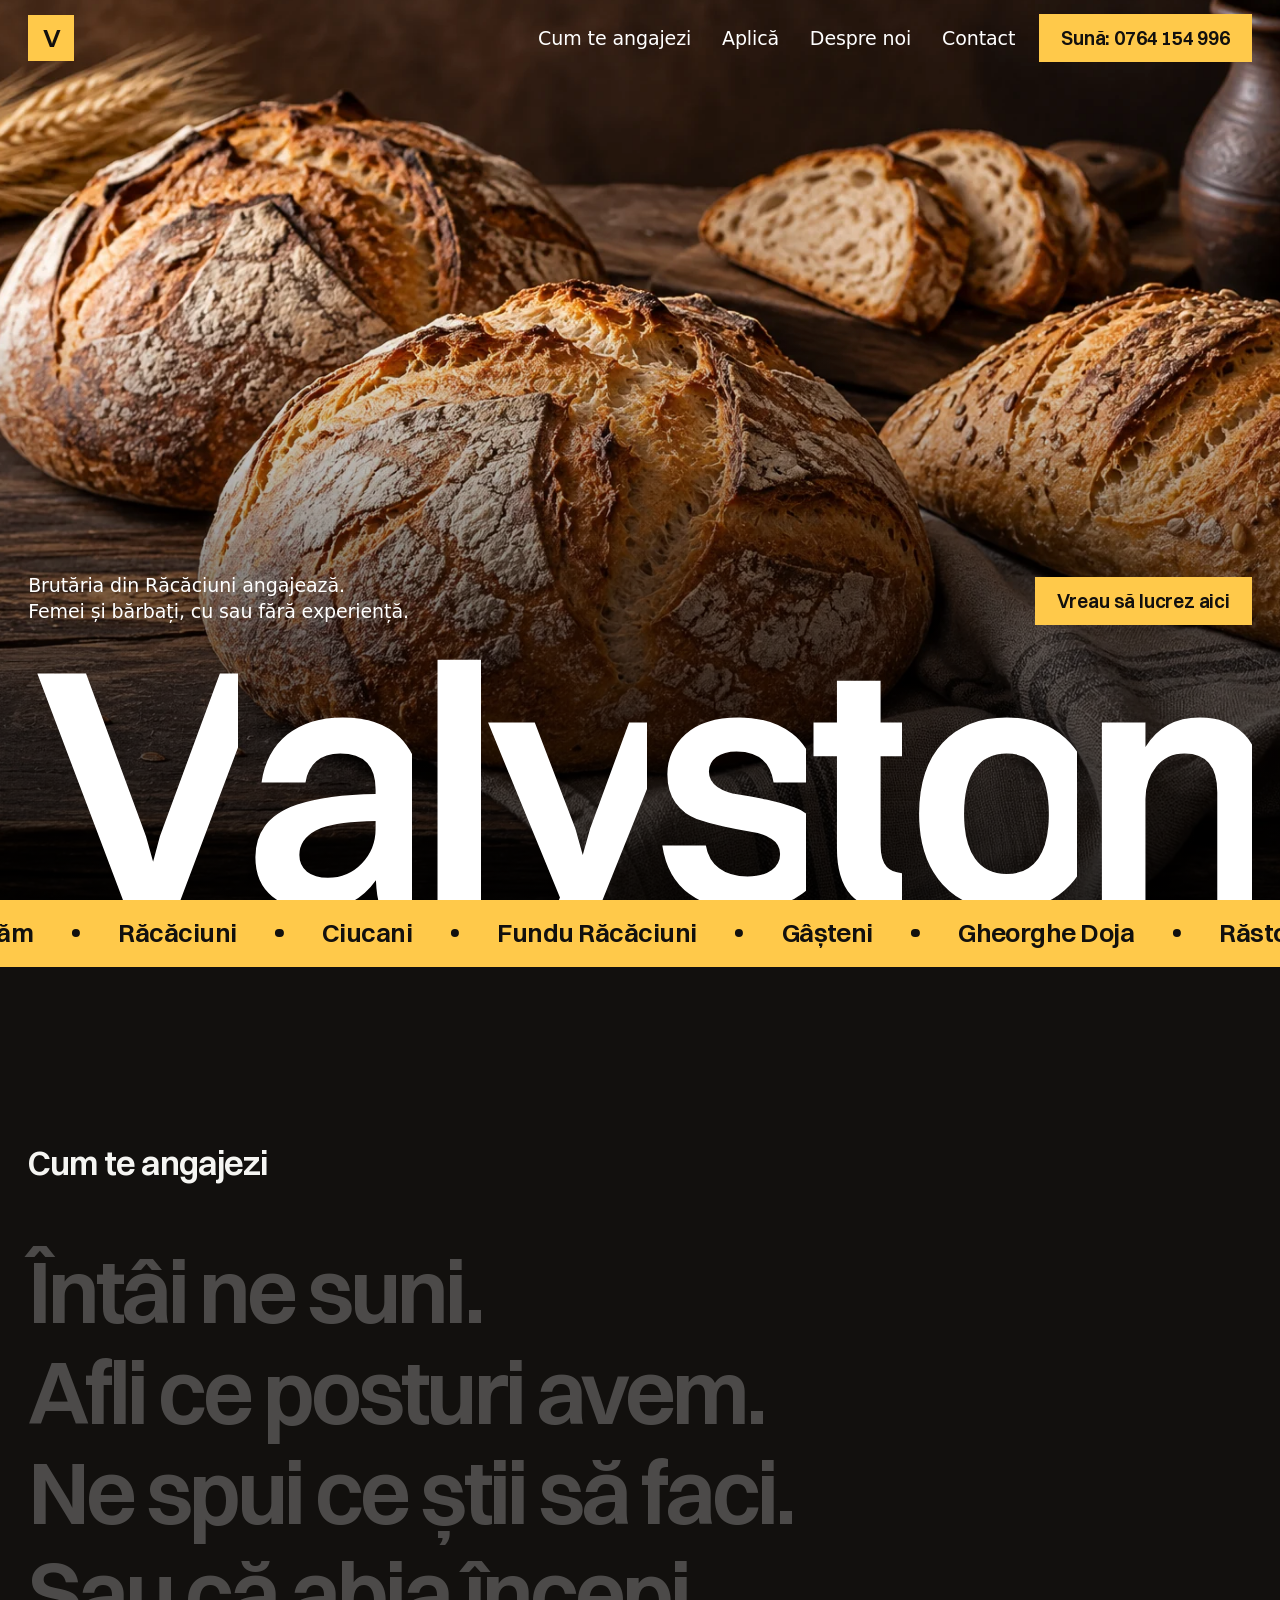
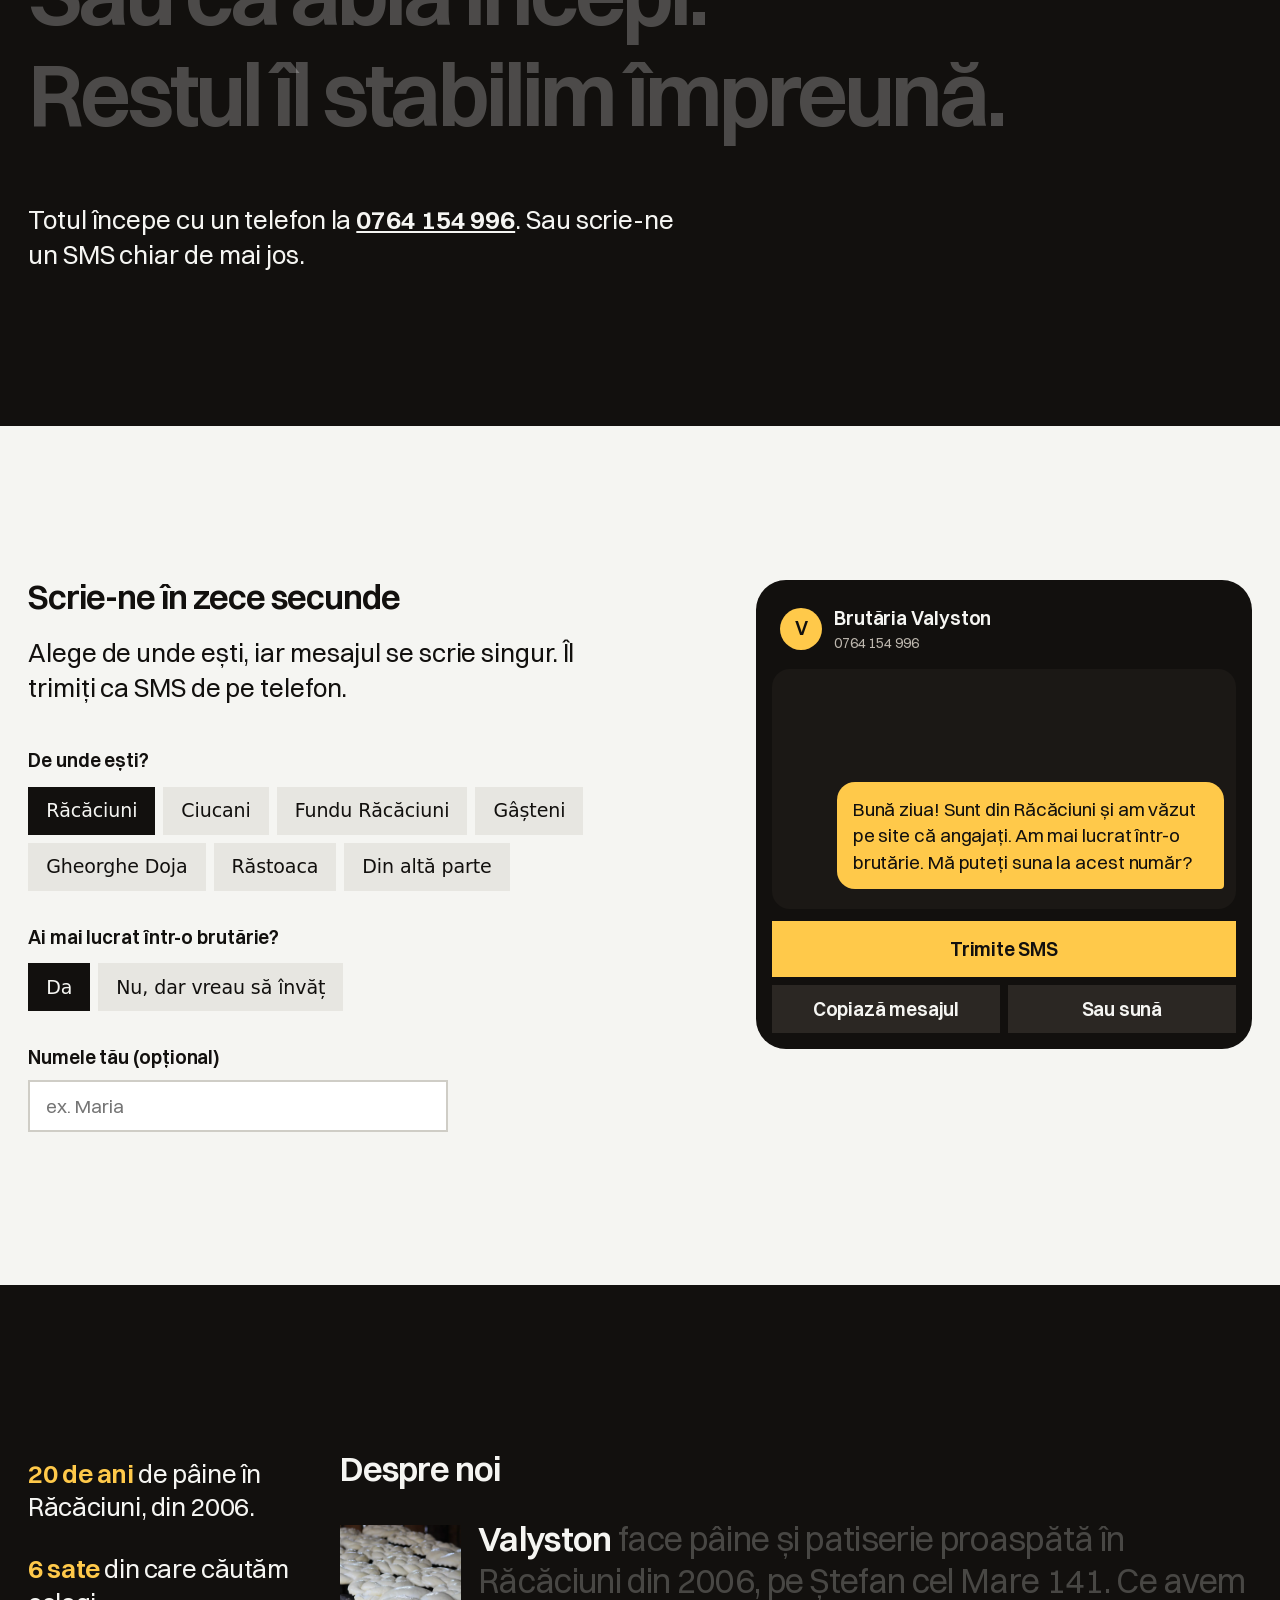
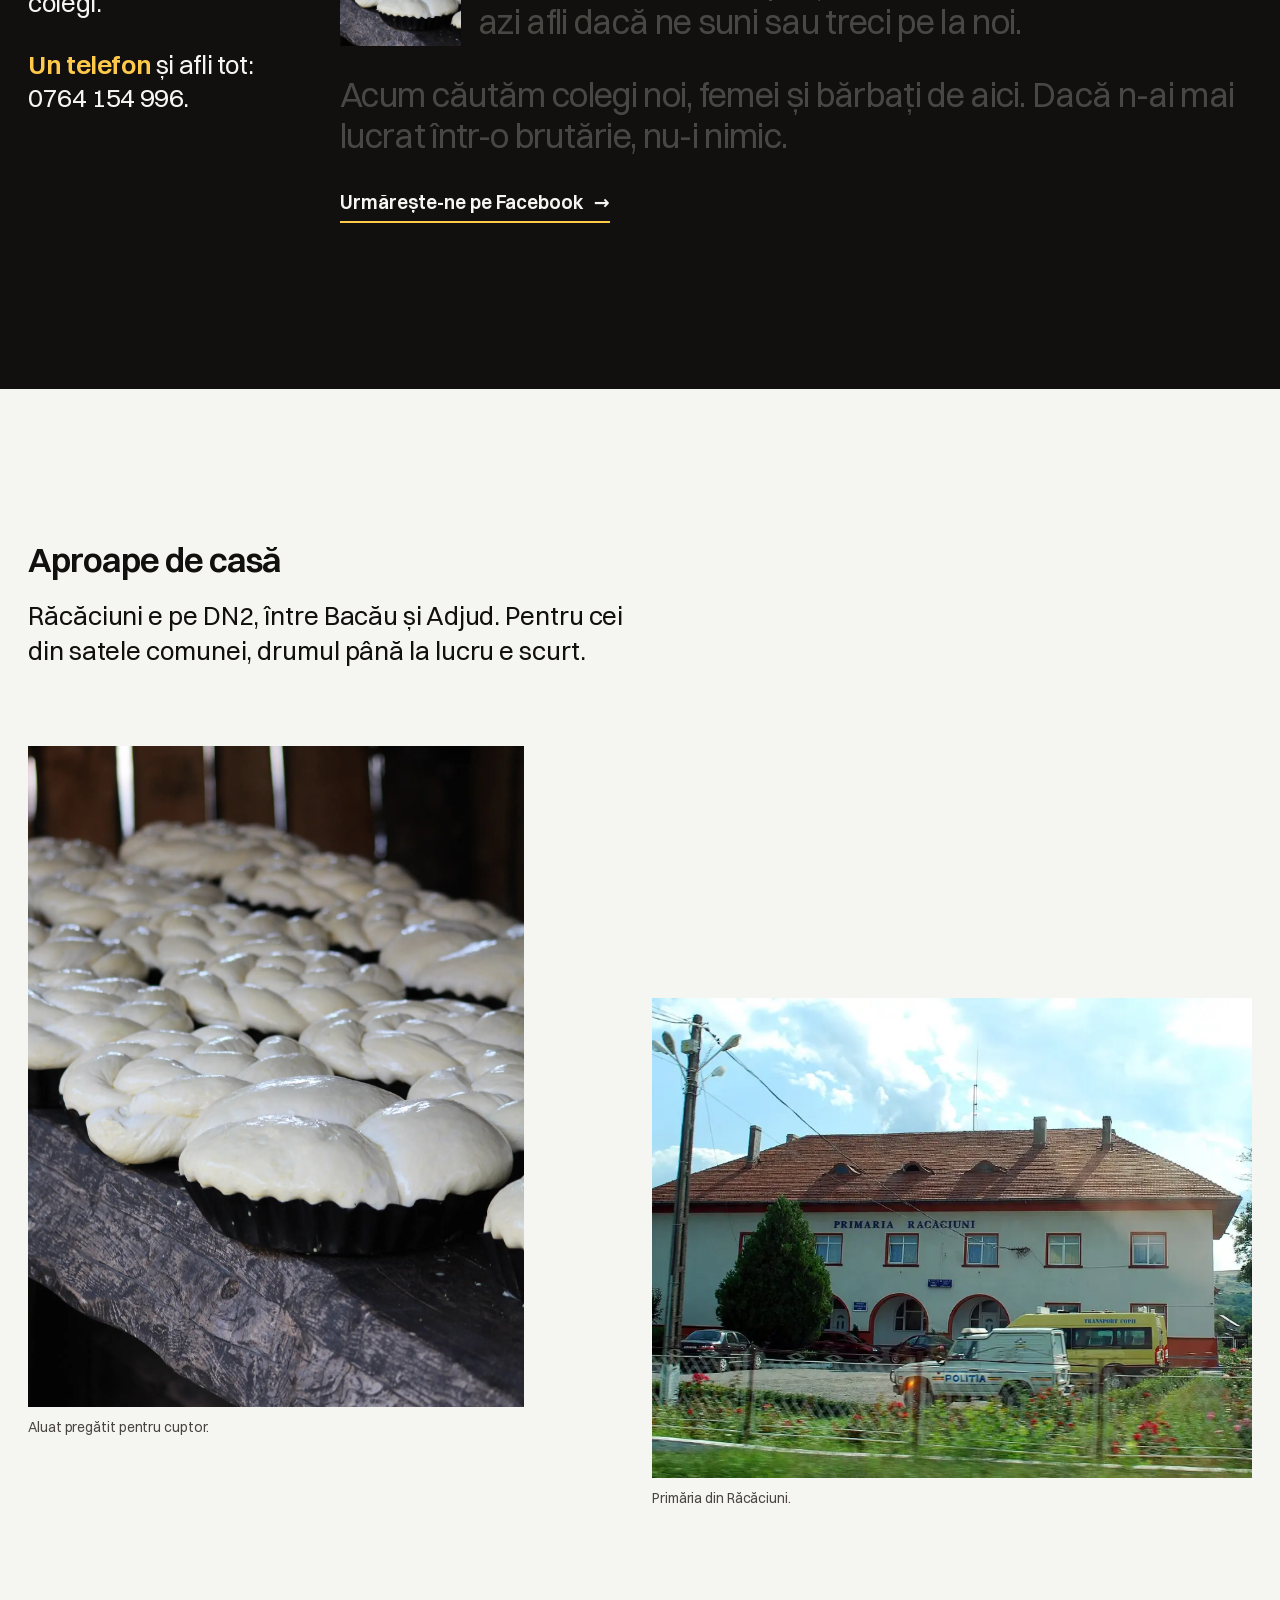
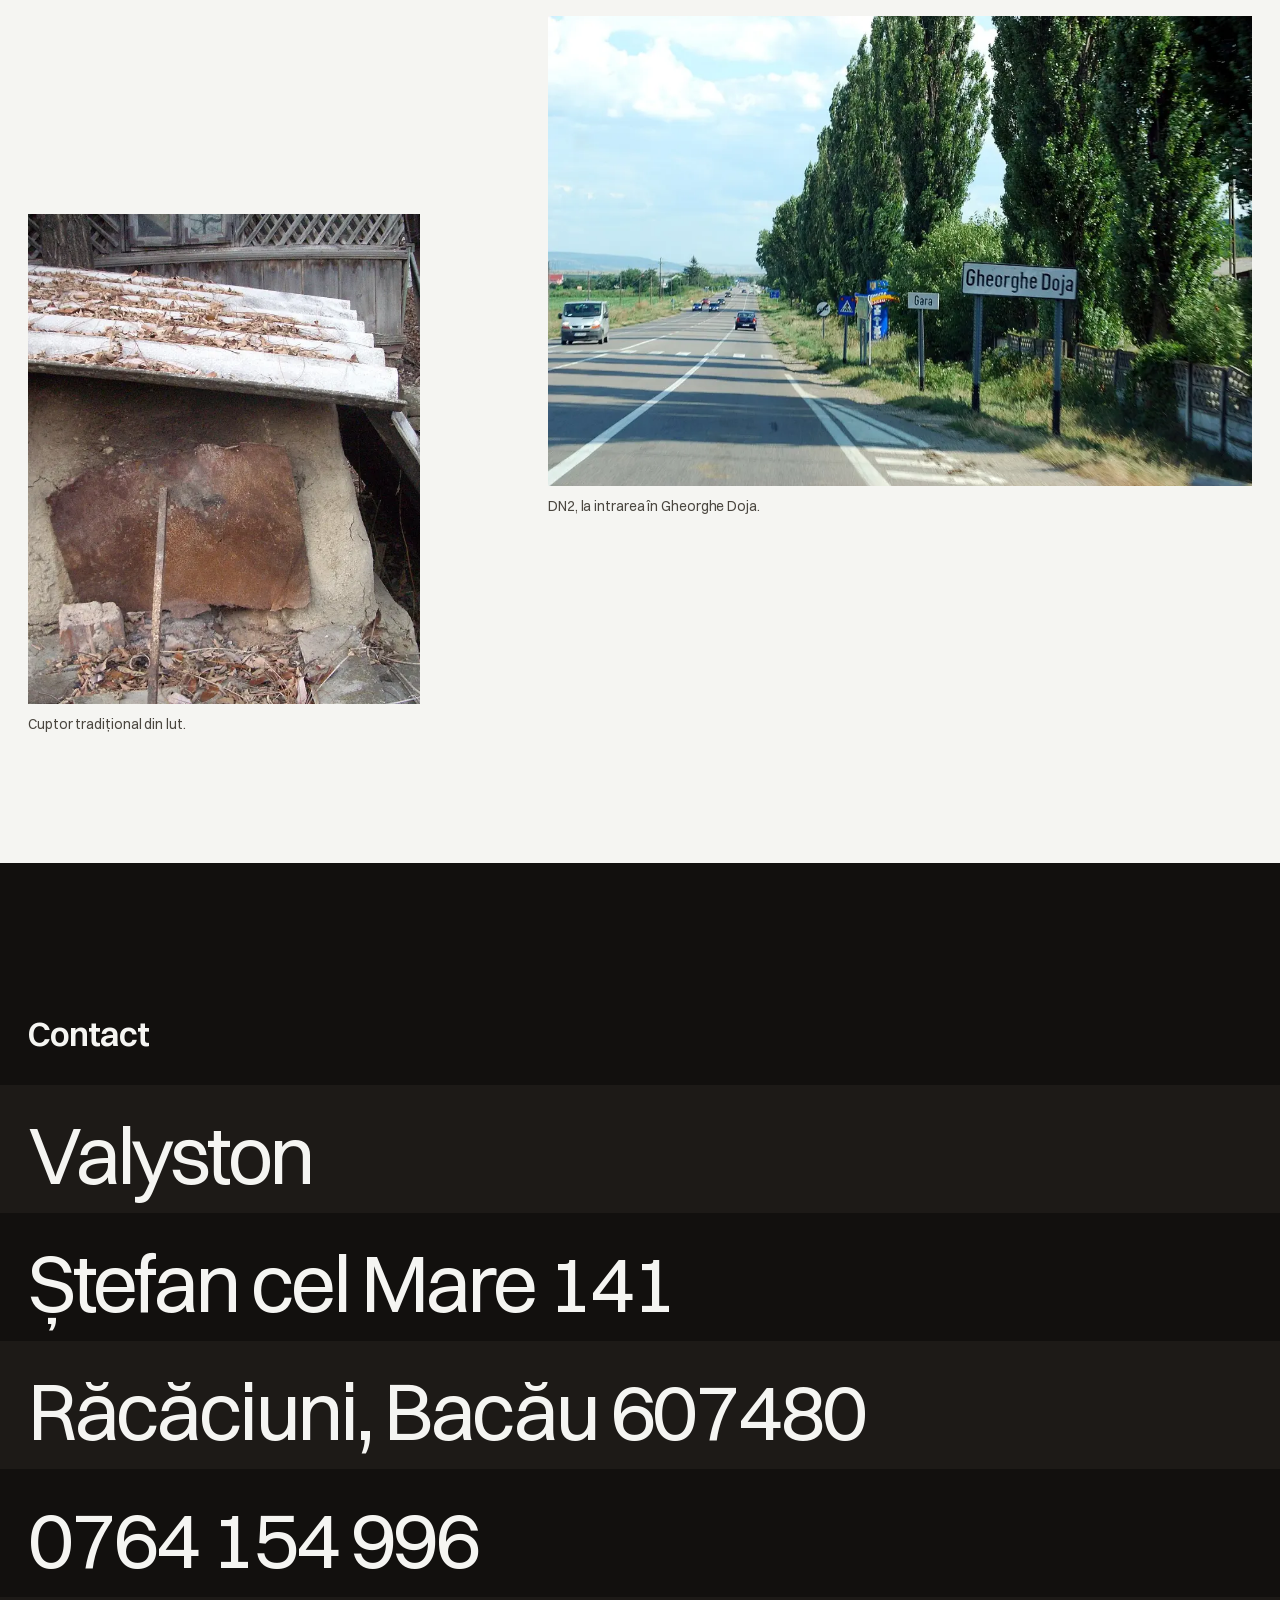
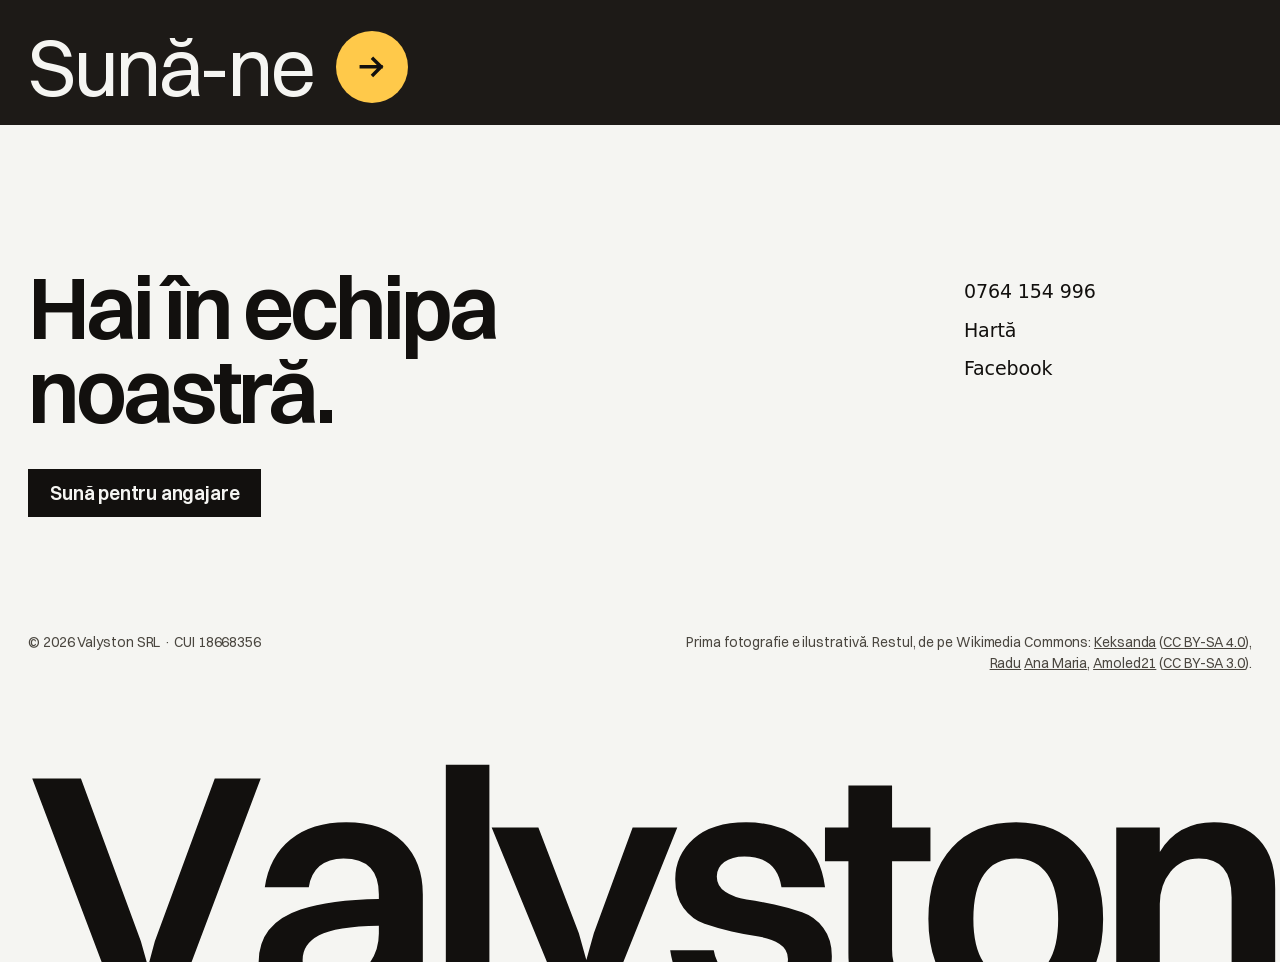
==== commit 5a22a370: "Rebuild the site as a modern, animated page Replaces the paper-notice look with a contemporary desig" ====
--- a/index.html
+++ b/index.html
@@ -5,7 +5,7 @@
   <meta name="viewport" content="width=device-width, initial-scale=1, viewport-fit=cover">
   <title>Brutăria Valyston angajează · Răcăciuni, Bacău</title>
   <meta name="description" content="Brutăria Valyston din Răcăciuni angajează femei și bărbați din comună și din satele vecine, cu sau fără experiență. Sună la 0764 154 996.">
-  <meta name="theme-color" content="#1c1613">
+  <meta name="theme-color" content="#12100e">
   <link rel="canonical" href="https://edivvsshi.github.io/valyston/">
   <link rel="icon" href="favicon.svg" type="image/svg+xml">
   <meta property="og:type" content="website">
@@ -18,9 +18,9 @@
   <meta property="og:image:width" content="1200">
   <meta property="og:image:height" content="630">
   <meta name="twitter:card" content="summary_large_image">
-  <link rel="preload" href="fonts/barlowcondensed-700-latin.woff2" as="font" type="font/woff2" crossorigin>
-  <link rel="preload" href="fonts/barlow-400-latin.woff2" as="font" type="font/woff2" crossorigin>
-  <link rel="stylesheet" href="style.css?v=4">
+  <link rel="preload" href="fonts/switzer-600.woff2" as="font" type="font/woff2" crossorigin>
+  <link rel="preload" href="paine-valyston-ilustrativ.webp" as="image" fetchpriority="high">
+  <link rel="stylesheet" href="style.css?v=5">
   <script type="application/ld+json">
   {
     "@context": "https://schema.org",
@@ -47,175 +47,159 @@
   <a class="skip" href="#continut">Sari la conținut</a>
 
   <header class="top">
-    <a class="wordmark" href="#acasa" translate="no" aria-label="Valyston, începutul paginii"><span class="mono" aria-hidden="true">V</span>Valyston</a>
+    <a class="emblem" href="#acasa" aria-label="Valyston, începutul paginii"><span aria-hidden="true">V</span></a>
     <nav class="top-links" aria-label="Navigare principală">
       <a href="#cum">Cum te angajezi</a>
+      <a href="#aplica">Aplică</a>
       <a href="#despre">Despre noi</a>
       <a href="#contact">Contact</a>
     </nav>
-    <a class="btn btn-accent top-call" href="tel:+40764154996">Sună: 0764&nbsp;154&nbsp;996</a>
+    <a class="btn btn-accent top-call magnetic" href="tel:+40764154996">Sună: 0764&nbsp;154&nbsp;996</a>
   </header>
 
   <main id="continut">
     <section class="hero" id="acasa" aria-labelledby="titlu">
-      <article class="notice">
-        <span class="tape tape-l" aria-hidden="true"></span>
-        <span class="tape tape-r" aria-hidden="true"></span>
-        <div class="notice-body">
-          <h1 id="titlu"><span translate="no">Valyston</span> <span>angajează</span></h1>
-          <p class="notice-lead">Brutăria din Răcăciuni caută femei și bărbați din comună și din satele vecine, cu sau fără experiență. Sună-ne:</p>
-          <p class="notice-call"><a href="tel:+40764154996">0764&nbsp;154&nbsp;996</a></p>
-          <p class="notice-addr"><span>Strada Ștefan cel Mare 141</span><span class="diamond" aria-hidden="true"></span><span>Răcăciuni, Bacău</span></p>
-        </div>
-        <div class="strips" aria-label="Bilețele cu numărul de telefon">
-          <a class="strip" href="tel:+40764154996"><span class="strip-num">0764 154 996</span><span class="strip-place">Răcăciuni</span></a>
-          <a class="strip" href="tel:+40764154996"><span class="strip-num">0764 154 996</span><span class="strip-place">Ciucani</span></a>
-          <a class="strip" href="tel:+40764154996"><span class="strip-num">0764 154 996</span><span class="strip-place">Fundu Răcăciuni</span></a>
-          <a class="strip" href="tel:+40764154996"><span class="strip-num">0764 154 996</span><span class="strip-place">Gâșteni</span></a>
-          <a class="strip" href="tel:+40764154996"><span class="strip-num">0764 154 996</span><span class="strip-place">Gheorghe Doja</span></a>
-          <a class="strip" href="tel:+40764154996"><span class="strip-num">0764 154 996</span><span class="strip-place">Răstoaca</span></a>
-        </div>
-        <p class="strips-note" aria-live="polite">Rupe un bilețel și ne suni direct.</p>
-      </article>
-    </section>
+      <div class="hero-media" aria-hidden="true"><div class="hero-pan">
+        <img class="hero-img is-on" src="paine-valyston-ilustrativ.webp" width="1536" height="1024" alt="" fetchpriority="high">
+        <img class="hero-img" src="img/paine-la-cuptor-mare.webp" width="1600" height="2400" alt="" loading="lazy">
+      </div></div>
+      <div class="hero-copy">
+        <div class="hero-row">
+          <p class="hero-lead">Brutăria din Răcăciuni angajează.<br>Femei și bărbați, cu sau fără experiență.</p>
+          <a class="btn btn-accent hero-cta magnetic" href="#aplica">Vreau să lucrez aici</a>
+        </div>
+        <h1 id="titlu" class="monument" translate="no" aria-label="Valyston">
+          <span class="mask"><span>V</span></span><span class="mask"><span>a</span></span><span class="mask"><span>l</span></span><span class="mask"><span>y</span></span><span class="mask"><span>s</span></span><span class="mask"><span>t</span></span><span class="mask"><span>o</span></span><span class="mask"><span>n</span></span>
+        </h1>
+      </div>
+    </section>
+
+    <div class="marquee" aria-label="Căutăm oameni din Răcăciuni, Ciucani, Fundu Răcăciuni, Gâșteni, Gheorghe Doja și Răstoaca">
+      <div class="marquee-track" aria-hidden="true">
+        <span>Angajăm</span><span>Răcăciuni</span><span>Ciucani</span><span>Fundu Răcăciuni</span><span>Gâșteni</span><span>Gheorghe Doja</span><span>Răstoaca</span><span>Cu sau fără experiență</span>
+        <span>Angajăm</span><span>Răcăciuni</span><span>Ciucani</span><span>Fundu Răcăciuni</span><span>Gâșteni</span><span>Gheorghe Doja</span><span>Răstoaca</span><span>Cu sau fără experiență</span>
+      </div>
+    </div>
 
     <section class="how" id="cum" aria-labelledby="cum-titlu">
-      <div class="grid">
-        <div class="how-intro">
-          <h2 id="cum-titlu">Cum te angajezi</h2>
-          <p>Totul începe cu un telefon. Experiența ajută, dar nu e obligatorie: căutăm oameni din comună care vor să lucreze aproape de casă.</p>
-          <figure class="how-photo">
-            <img src="img/paine-la-cuptor.webp" width="1100" height="1650" loading="lazy" alt="Tăvi cu aluat crescut, pregătite pentru cuptor">
-            <figcaption>Aluat pregătit pentru cuptor.</figcaption>
-          </figure>
-        </div>
-        <div class="slip" role="group" aria-label="Pașii pentru angajare">
-          <p class="slip-head" translate="no">Valyston · Răcăciuni</p>
-          <h3>Întâi</h3>
-          <ul>
-            <li><span>Ne suni</span><i aria-hidden="true"></i><a href="tel:+40764154996">0764 154 996</a></li>
-            <li><span>Ne spui de unde ești</span><i aria-hidden="true"></i><span>din comună sau din apropiere</span></li>
-          </ul>
-          <h3>Apoi</h3>
-          <ul>
-            <li><span>Afli ce posturi avem libere</span><i aria-hidden="true"></i><span>la telefon</span></li>
-            <li><span>Ne spui ce ai lucrat până acum</span><i aria-hidden="true"></i><span>sau că abia începi</span></li>
-          </ul>
-          <h3>La final</h3>
-          <ul>
-            <li><span>Stabilim următorii pași</span><i aria-hidden="true"></i><span>împreună</span></li>
-          </ul>
-          <p class="slip-total"><span>Experiența nu e obligatorie</span><span>1 telefon</span></p>
+      <div class="wrap">
+        <h2 id="cum-titlu" class="section-title">Cum te angajezi</h2>
+        <div class="lines">
+          <p class="line" data-fill>Întâi ne suni.</p>
+          <p class="line" data-fill>Afli ce posturi avem.</p>
+          <p class="line" data-fill>Ne spui ce știi să faci.</p>
+          <p class="line" data-fill>Sau că abia începi.</p>
+          <p class="line" data-fill>Restul îl stabilim împreună.</p>
+        </div>
+        <p class="how-note">Totul începe cu un telefon la <a href="tel:+40764154996">0764 154 996</a>. Sau scrie-ne un SMS chiar de mai jos.</p>
+      </div>
+    </section>
+
+    <section class="apply" id="aplica" aria-labelledby="aplica-titlu">
+      <div class="wrap apply-grid">
+        <div class="apply-form">
+          <h2 id="aplica-titlu" class="section-title">Scrie-ne în zece secunde</h2>
+          <p class="apply-intro">Alege de unde ești, iar mesajul se scrie singur. Îl trimiți ca SMS de pe telefon.</p>
+          <fieldset class="choice">
+            <legend>De unde ești?</legend>
+            <div class="chips">
+              <label><input type="radio" name="sat" value="Răcăciuni" checked><span>Răcăciuni</span></label>
+              <label><input type="radio" name="sat" value="Ciucani"><span>Ciucani</span></label>
+              <label><input type="radio" name="sat" value="Fundu Răcăciuni"><span>Fundu Răcăciuni</span></label>
+              <label><input type="radio" name="sat" value="Gâșteni"><span>Gâșteni</span></label>
+              <label><input type="radio" name="sat" value="Gheorghe Doja"><span>Gheorghe Doja</span></label>
+              <label><input type="radio" name="sat" value="Răstoaca"><span>Răstoaca</span></label>
+              <label><input type="radio" name="sat" value="altă localitate din apropiere"><span>Din altă parte</span></label>
+            </div>
+          </fieldset>
+          <fieldset class="choice">
+            <legend>Ai mai lucrat într-o brutărie?</legend>
+            <div class="chips">
+              <label><input type="radio" name="exp" value="da" checked><span>Da</span></label>
+              <label><input type="radio" name="exp" value="nu"><span>Nu, dar vreau să învăț</span></label>
+            </div>
+          </fieldset>
+          <label class="name-field"><span>Numele tău (opțional)</span><input type="text" name="nume" autocomplete="given-name" maxlength="40" placeholder="ex. Maria"></label>
+        </div>
+        <div class="phone" data-ui>
+          <div class="phone-head"><span class="phone-avatar" aria-hidden="true">V</span><span>Brutăria Valyston<small>0764 154 996</small></span></div>
+          <div class="phone-body">
+            <p class="bubble" id="mesaj" aria-live="polite">Bună ziua! Sunt din Răcăciuni și am văzut pe site că angajați. Am mai lucrat într-o brutărie. Mă puteți suna la acest număr?</p>
+          </div>
+          <div class="phone-actions">
+            <a class="btn btn-accent send magnetic" id="trimite" href="sms:+40764154996?&amp;body=Bun%C4%83%20ziua!%20Am%20v%C4%83zut%20pe%20site%20c%C4%83%20angaja%C8%9Bi.">Trimite SMS</a>
+            <button class="btn btn-ghost" type="button" id="copiaza">Copiază mesajul</button>
+            <a class="btn btn-ghost" href="tel:+40764154996">Sau sună</a>
+          </div>
         </div>
       </div>
     </section>
 
     <section class="about" id="despre" aria-labelledby="despre-titlu">
-      <div class="about-grid">
-      <figure class="plate plate-l">
-        <img src="img/gara-racaciuni-1917.webp" width="900" height="655" loading="lazy" alt="Fotografie aeriană veche a gării Răcăciuni">
-        <figcaption>Gara Răcăciuni, din avion, 1917.</figcaption>
-      </figure>
-      <div class="letter">
-        <div class="letter-sheet">
-          <h2 id="despre-titlu">Din 2006</h2>
-          <p>Facem pâine în Răcăciuni din 2006. Brutăria noastră e pe strada Ștefan cel Mare, la numărul 141.</p>
-          <p>Pe lângă pâine, facem și produse proaspete de patiserie. Ce avem în ziua respectivă afli cel mai repede dacă ne suni sau treci pe la noi.</p>
-          <p>Acum căutăm colegi noi, femei și bărbați de aici: din Răcăciuni, Ciucani, Fundu Răcăciuni, Gâșteni, Gheorghe Doja și Răstoaca.</p>
-          <p>Dacă n-ai mai lucrat într-o brutărie, <mark>nu-i nimic</mark>. Sună-ne și vorbim.</p>
-          <p class="sign" translate="no">Echipa Valyston<small>Valyston SRL · Răcăciuni, Bacău</small></p>
-        </div>
-        <div class="letter-stub">
-          <p>Ne găsești și pe Facebook.</p>
-          <a class="btn btn-ink" href="https://www.facebook.com/p/Valyston-61575104858359/" target="_blank" rel="noopener noreferrer">Vezi pagina Valyston</a>
-        </div>
-      </div>
-      <figure class="plate plate-r">
-        <img src="img/covrigi-berman.webp" width="613" height="377" loading="lazy" alt="Covrigari care așază grămezi de covrigi, fotografie din anii 1930">
-        <figcaption>Covrigari, anii 1930. Foto: Iosif Berman.</figcaption>
-      </figure>
-      </div>
-    </section>
-
-    <section class="place" id="locul" aria-labelledby="locul-titlu">
-      <div class="grid">
-        <div class="place-intro">
-          <h2 id="locul-titlu">Locul și meseria</h2>
-          <p>Câteva imagini din comuna noastră și din istoria pâinii românești.</p>
-        </div>
-        <ol class="index" role="list">
-          <li class="row" tabindex="0" data-img="img/primaria-racaciuni.webp" data-alt="Clădirea primăriei din Răcăciuni, cu acoperiș roșu, văzută de peste drum">
-            <span class="row-title">Primăria din Răcăciuni</span><span class="row-year">2009</span>
-            <img class="row-img" src="img/primaria-racaciuni.webp" width="1100" height="732" loading="lazy" alt="Clădirea primăriei din Răcăciuni, cu acoperiș roșu, văzută de peste drum">
-          </li>
-          <li class="row" tabindex="0" data-img="img/dn2-gheorghe-doja.webp" data-alt="Drumul DN2 la intrarea în satul Gheorghe Doja, cu plopi pe margine">
-            <span class="row-title">DN2, la intrarea în Gheorghe Doja</span><span class="row-year">2009</span>
-            <img class="row-img" src="img/dn2-gheorghe-doja.webp" width="1100" height="736" loading="lazy" alt="Drumul DN2 la intrarea în satul Gheorghe Doja, cu plopi pe margine">
-          </li>
-          <li class="row" tabindex="0" data-img="img/gara-racaciuni-1917.webp" data-alt="Fotografie aeriană veche a gării Răcăciuni, făcută în 1917">
-            <span class="row-title">Gara Răcăciuni, văzută din avion</span><span class="row-year">1917</span>
-            <img class="row-img" src="img/gara-racaciuni-1917.webp" width="900" height="655" loading="lazy" alt="Fotografie aeriană veche a gării Răcăciuni, făcută în 1917">
-          </li>
-          <li class="row" tabindex="0" data-img="img/covrigi-berman.webp" data-alt="Oameni care așază grămezi mari de covrigi, fotografie alb-negru din anii 1930">
-            <span class="row-title">Covrigari în București, de Iosif Berman</span><span class="row-year">anii 1930</span>
-            <img class="row-img" src="img/covrigi-berman.webp" width="613" height="377" loading="lazy" alt="Oameni care așază grămezi mari de covrigi, fotografie alb-negru din anii 1930">
-          </li>
-          <li class="row" tabindex="0" data-img="img/cuptor-taranesc.webp" data-alt="Cuptor țărănesc din lut, cu acoperiș mic de țiglă, într-o curte">
-            <span class="row-title">Cuptor țărănesc la Sărulești, Buzău</span><span class="row-year">2004</span>
-            <img class="row-img" src="img/cuptor-taranesc.webp" width="1100" height="825" loading="lazy" alt="Cuptor țărănesc din lut, cu acoperiș mic de țiglă, într-o curte">
-          </li>
-        </ol>
-        <figure class="frame" aria-hidden="true">
-          <img src="img/primaria-racaciuni.webp" width="1100" height="732" alt="" loading="lazy">
-        </figure>
+      <div class="wrap about-grid">
+        <aside class="facts" aria-label="Pe scurt">
+          <p><strong><span class="roll" data-roll>20</span> de ani</strong> de pâine în Răcăciuni, din 2006.</p>
+          <p><strong>6 sate</strong> din care căutăm colegi.</p>
+          <p><strong>Un telefon</strong> și afli tot: 0764 154 996.</p>
+        </aside>
+        <div class="about-text">
+          <h2 id="despre-titlu" class="section-title">Despre noi</h2>
+          <p class="statement" data-words><img class="dropcap" src="img/paine-la-cuptor.webp" width="1100" height="1650" loading="lazy" alt="Aluat crescut în tăvi, pregătit pentru cuptor"><strong>Valyston</strong> face pâine și patiserie proaspătă în Răcăciuni din 2006, pe Ștefan cel Mare 141. Ce avem azi afli dacă ne suni sau treci pe la noi.</p>
+          <p class="statement soft" data-words>Acum căutăm colegi noi, femei și bărbați de aici. Dacă n-ai mai lucrat într-o brutărie, nu-i nimic.</p>
+          <a class="text-link" href="https://www.facebook.com/p/Valyston-61575104858359/" target="_blank" rel="noopener noreferrer">Urmărește-ne pe Facebook <span aria-hidden="true">→</span></a>
+        </div>
+      </div>
+    </section>
+
+    <section class="gallery" id="locul" aria-labelledby="locul-titlu">
+      <div class="wrap">
+        <h2 id="locul-titlu" class="section-title">Aproape de casă</h2>
+        <p class="gallery-intro">Răcăciuni e pe DN2, între Bacău și Adjud. Pentru cei din satele comunei, drumul până la lucru e scurt.</p>
+      </div>
+      <div class="wrap pairs">
+        <figure class="ph ph-a" data-speed="-6"><div class="ph-frame"><img src="img/paine-la-cuptor-mare.webp" width="1600" height="2400" loading="lazy" alt="Tăvi cu aluat crescut, gata de cuptor"></div><figcaption>Aluat pregătit pentru cuptor.</figcaption></figure>
+        <figure class="ph ph-b" data-speed="8"><div class="ph-frame"><img src="img/primaria-racaciuni.webp" width="1100" height="732" loading="lazy" alt="Primăria din Răcăciuni, clădire cu acoperiș roșu"></div><figcaption>Primăria din Răcăciuni.</figcaption></figure>
+        <figure class="ph ph-c" data-speed="-4"><div class="ph-frame"><img src="img/dn2-gheorghe-doja.webp" width="1100" height="736" loading="lazy" alt="Drumul DN2 la intrarea în satul Gheorghe Doja, cu plopi pe margine"></div><figcaption>DN2, la intrarea în Gheorghe Doja.</figcaption></figure>
+        <figure class="ph ph-d" data-speed="10"><div class="ph-frame"><img src="img/cuptor-taranesc.webp" width="1100" height="825" loading="lazy" alt="Cuptor tradițional din lut, cu acoperiș mic, într-o curte"></div><figcaption>Cuptor tradițional din lut.</figcaption></figure>
       </div>
     </section>
 
     <section class="contact" id="contact" aria-labelledby="contact-titlu">
-      <div class="coupon">
-        <div class="coupon-left">
-          <h2 id="contact-titlu">Treci pe la noi</h2>
-          <p>Pentru produse sau pentru angajare, sună-ne sau vino la brutărie.</p>
-        </div>
-        <div class="coupon-right">
-          <a class="field" href="https://www.google.com/maps/search/?api=1&amp;query=Valyston%20Strada%20Stefan%20cel%20Mare%20141%20Racaciuni" target="_blank" rel="noopener noreferrer"><span>Strada Ștefan cel Mare 141, Răcăciuni 607480</span><span aria-hidden="true">Hartă →</span></a>
-          <a class="field" href="tel:+40764154996"><span>0764 154 996</span><span aria-hidden="true">Sună →</span></a>
-          <a class="field" href="https://www.facebook.com/p/Valyston-61575104858359/" target="_blank" rel="noopener noreferrer"><span>Valyston pe Facebook</span><span aria-hidden="true">Vezi →</span></a>
-          <a class="submit" href="tel:+40764154996">Sună acum</a>
-        </div>
-      </div>
+      <h2 id="contact-titlu" class="section-title wrap">Contact</h2>
+      <ul class="rows">
+        <li class="crow"><span translate="no">Valyston</span></li>
+        <li class="crow"><a href="https://www.google.com/maps/search/?api=1&amp;query=Valyston%20Strada%20Stefan%20cel%20Mare%20141%20Racaciuni" target="_blank" rel="noopener noreferrer">Ștefan cel Mare 141</a></li>
+        <li class="crow"><span>Răcăciuni, Bacău 607480</span></li>
+        <li class="crow"><a href="tel:+40764154996">0764 154 996</a></li>
+        <li class="crow crow-hello"><a href="tel:+40764154996"><span>Sună-ne</span><span class="round" aria-hidden="true"><svg viewBox="0 0 24 24" fill="none" stroke="currentColor" stroke-width="2.6" stroke-linecap="square"><path d="M4 12h15M13 6l6 6-6 6"/></svg></span></a></li>
+      </ul>
     </section>
   </main>
 
-  <footer class="back">
-    <div class="postcard">
-      <div class="pc-left">
-        <p class="pc-sign">Ne vedem la brutărie</p>
-        <p>Valyston SRL face pâine și patiserie proaspătă în Răcăciuni din 2006. Căutăm colegi din comună, cu sau fără experiență.</p>
-      </div>
-      <div class="pc-right">
-        <img class="stamp" src="img/paine-ilustrativ-mic.webp" width="480" height="320" loading="lazy" alt="Pâine coaptă, imagine ilustrativă">
-        <ul class="pc-addr">
-          <li><a href="tel:+40764154996">0764 154 996</a></li>
-          <li><a href="https://www.google.com/maps/search/?api=1&amp;query=Valyston%20Strada%20Stefan%20cel%20Mare%20141%20Racaciuni" target="_blank" rel="noopener noreferrer">Strada Ștefan cel Mare 141</a></li>
-          <li>Răcăciuni, Bacău 607480</li>
-          <li><a href="https://www.facebook.com/p/Valyston-61575104858359/" target="_blank" rel="noopener noreferrer">Facebook</a></li>
-        </ul>
-      </div>
-      <p class="imprint">© <span id="year">2026</span> Valyston SRL · CUI 18668356</p>
-      <p class="credits">Fotografii de pe Wikimedia Commons, redimensionate și tonifiate:
-        <a href="https://commons.wikimedia.org/wiki/File:RO_BC_Racaciuni_town_hall.jpg">primăria</a> și
-        <a href="https://commons.wikimedia.org/wiki/File:RO_BC_DN2_GhDoja.jpg">DN2</a> de Radu Ana Maria, <a href="https://creativecommons.org/licenses/by-sa/3.0/">CC BY-SA 3.0</a> ·
-        <a href="https://commons.wikimedia.org/wiki/File:Gara_R%C4%83c%C4%83ciuni_1917.jpg">gara, 1917</a>, autor necunoscut, domeniu public ·
-        <a href="https://commons.wikimedia.org/wiki/File:Iosif_Berman_-_Bucure%C5%9Fti,_covrigi.jpg">covrigarii</a> de Iosif Berman, domeniu public ·
-        <a href="https://commons.wikimedia.org/wiki/File:Cuptor_taranesc.JPG">cuptorul</a> de Amoled21, <a href="https://creativecommons.org/licenses/by-sa/3.0/">CC BY-SA 3.0</a> ·
-        <a href="https://commons.wikimedia.org/wiki/File:P%C3%A2ine_la_cuptor.jpg">aluatul</a> de Keksanda, <a href="https://creativecommons.org/licenses/by-sa/4.0/">CC BY-SA 4.0</a>.
-        Imaginea cu pâine din colț e ilustrativă.</p>
+  <footer class="closing">
+    <div class="wrap closing-grid">
+      <div>
+        <p class="invite">Hai în echipa noastră.</p>
+        <a class="btn btn-dark magnetic" href="tel:+40764154996">Sună pentru angajare</a>
+      </div>
+      <ul class="closing-links">
+        <li><a href="tel:+40764154996">0764 154 996</a></li>
+        <li><a href="https://www.google.com/maps/search/?api=1&amp;query=Valyston%20Strada%20Stefan%20cel%20Mare%20141%20Racaciuni" target="_blank" rel="noopener noreferrer">Hartă</a></li>
+        <li><a href="https://www.facebook.com/p/Valyston-61575104858359/" target="_blank" rel="noopener noreferrer">Facebook</a></li>
+      </ul>
     </div>
+    <div class="wrap legal">
+      <p>© <span id="year">2026</span> Valyston SRL · CUI 18668356</p>
+      <p>Prima fotografie e ilustrativă. Restul, de pe Wikimedia Commons:
+        <a href="https://commons.wikimedia.org/wiki/File:P%C3%A2ine_la_cuptor.jpg">Keksanda</a> (<a href="https://creativecommons.org/licenses/by-sa/4.0/">CC BY-SA 4.0</a>),
+        <a href="https://commons.wikimedia.org/wiki/File:RO_BC_Racaciuni_town_hall.jpg">Radu</a> <a href="https://commons.wikimedia.org/wiki/File:RO_BC_DN2_GhDoja.jpg">Ana Maria</a>,
+        <a href="https://commons.wikimedia.org/wiki/File:Cuptor_taranesc.JPG">Amoled21</a> (<a href="https://creativecommons.org/licenses/by-sa/3.0/">CC BY-SA 3.0</a>).</p>
+    </div>
+    <p class="giant" translate="no" aria-hidden="true"><span>V</span><span>a</span><span>l</span><span>y</span><span>s</span><span>t</span><span>o</span><span>n</span></p>
   </footer>
 
   <a class="callbar" href="tel:+40764154996" hidden>Sună pentru angajare: 0764&nbsp;154&nbsp;996</a>
 
-  <script src="animations.js?v=4" defer></script>
+  <script src="animations.js?v=5" defer></script>
 </body>
 </html>
--- a/style.css
+++ b/style.css
@@ -1,233 +1,251 @@
-@font-face{font-family:'Barlow';font-style:normal;font-weight:400;font-display:swap;src:url(fonts/barlow-400-latin-ext.woff2) format('woff2');unicode-range:U+0100-02BA, U+02BD-02C5, U+02C7-02CC, U+02CE-02D7, U+02DD-02FF, U+0304, U+0308, U+0329, U+1D00-1DBF, U+1E00-1E9F, U+1EF2-1EFF, U+2020, U+20A0-20AB, U+20AD-20C4, U+2113, U+2C60-2C7F, U+A720-A7FF}
-@font-face{font-family:'Barlow';font-style:normal;font-weight:400;font-display:swap;src:url(fonts/barlow-400-latin.woff2) format('woff2');unicode-range:U+0000-00FF, U+0131, U+0152-0153, U+02BB-02BC, U+02C6, U+02DA, U+02DC, U+0304, U+0308, U+0329, U+2000-206F, U+20AC, U+2122, U+2191, U+2193, U+2212, U+2215, U+FEFF, U+FFFD}
-@font-face{font-family:'Barlow';font-style:normal;font-weight:500;font-display:swap;src:url(fonts/barlow-500-latin-ext.woff2) format('woff2');unicode-range:U+0100-02BA, U+02BD-02C5, U+02C7-02CC, U+02CE-02D7, U+02DD-02FF, U+0304, U+0308, U+0329, U+1D00-1DBF, U+1E00-1E9F, U+1EF2-1EFF, U+2020, U+20A0-20AB, U+20AD-20C4, U+2113, U+2C60-2C7F, U+A720-A7FF}
-@font-face{font-family:'Barlow';font-style:normal;font-weight:500;font-display:swap;src:url(fonts/barlow-500-latin.woff2) format('woff2');unicode-range:U+0000-00FF, U+0131, U+0152-0153, U+02BB-02BC, U+02C6, U+02DA, U+02DC, U+0304, U+0308, U+0329, U+2000-206F, U+20AC, U+2122, U+2191, U+2193, U+2212, U+2215, U+FEFF, U+FFFD}
-@font-face{font-family:'Barlow';font-style:normal;font-weight:600;font-display:swap;src:url(fonts/barlow-600-latin-ext.woff2) format('woff2');unicode-range:U+0100-02BA, U+02BD-02C5, U+02C7-02CC, U+02CE-02D7, U+02DD-02FF, U+0304, U+0308, U+0329, U+1D00-1DBF, U+1E00-1E9F, U+1EF2-1EFF, U+2020, U+20A0-20AB, U+20AD-20C4, U+2113, U+2C60-2C7F, U+A720-A7FF}
-@font-face{font-family:'Barlow';font-style:normal;font-weight:600;font-display:swap;src:url(fonts/barlow-600-latin.woff2) format('woff2');unicode-range:U+0000-00FF, U+0131, U+0152-0153, U+02BB-02BC, U+02C6, U+02DA, U+02DC, U+0304, U+0308, U+0329, U+2000-206F, U+20AC, U+2122, U+2191, U+2193, U+2212, U+2215, U+FEFF, U+FFFD}
-@font-face{font-family:'Barlow Condensed';font-style:normal;font-weight:600;font-display:swap;src:url(fonts/barlowcondensed-600-latin-ext.woff2) format('woff2');unicode-range:U+0100-02BA, U+02BD-02C5, U+02C7-02CC, U+02CE-02D7, U+02DD-02FF, U+0304, U+0308, U+0329, U+1D00-1DBF, U+1E00-1E9F, U+1EF2-1EFF, U+2020, U+20A0-20AB, U+20AD-20C4, U+2113, U+2C60-2C7F, U+A720-A7FF}
-@font-face{font-family:'Barlow Condensed';font-style:normal;font-weight:600;font-display:swap;src:url(fonts/barlowcondensed-600-latin.woff2) format('woff2');unicode-range:U+0000-00FF, U+0131, U+0152-0153, U+02BB-02BC, U+02C6, U+02DA, U+02DC, U+0304, U+0308, U+0329, U+2000-206F, U+20AC, U+2122, U+2191, U+2193, U+2212, U+2215, U+FEFF, U+FFFD}
-@font-face{font-family:'Barlow Condensed';font-style:normal;font-weight:700;font-display:swap;src:url(fonts/barlowcondensed-700-latin-ext.woff2) format('woff2');unicode-range:U+0100-02BA, U+02BD-02C5, U+02C7-02CC, U+02CE-02D7, U+02DD-02FF, U+0304, U+0308, U+0329, U+1D00-1DBF, U+1E00-1E9F, U+1EF2-1EFF, U+2020, U+20A0-20AB, U+20AD-20C4, U+2113, U+2C60-2C7F, U+A720-A7FF}
-@font-face{font-family:'Barlow Condensed';font-style:normal;font-weight:700;font-display:swap;src:url(fonts/barlowcondensed-700-latin.woff2) format('woff2');unicode-range:U+0000-00FF, U+0131, U+0152-0153, U+02BB-02BC, U+02C6, U+02DA, U+02DC, U+0304, U+0308, U+0329, U+2000-206F, U+20AC, U+2122, U+2191, U+2193, U+2212, U+2215, U+FEFF, U+FFFD}
-/* Valyston: the page is the hiring notice taped to the bakery door. */
+@font-face{font-family:'Switzer';font-style:normal;font-weight:400;font-display:swap;src:url(fonts/switzer-400.woff2) format('woff2')}
+@font-face{font-family:'Switzer';font-style:normal;font-weight:500;font-display:swap;src:url(fonts/switzer-500.woff2) format('woff2')}
+@font-face{font-family:'Switzer';font-style:normal;font-weight:600;font-display:swap;src:url(fonts/switzer-600.woff2) format('woff2')}
+
+/* Valyston: the name as a monument. */
 :root{
-  color-scheme:light;
-  --bg:#e8e8e3; --surface:#dcdcd6; --paper:#f3f3ef; --ink:#1c1613; --muted:#5b554e;
-  --accent:#c39b65; --accent-deep:#8a6332;
-  --field:#1c1613; --field-ink:#e8e8e3; --field-muted:#b8b0a5;
-  --display:'Barlow Condensed','Arial Narrow',Arial,sans-serif;
-  --text:'Barlow',Arial,sans-serif;
+  color-scheme:dark;
+  --bg:#12100e; --surface:#1d1a17; --ink:#f5f5f2; --muted:#bdb7ae;
+  --accent:#ffc94a; --accent-ink:#12100e;
+  --light:#f5f5f2; --light-2:#e7e6e1; --light-ink:#12100e; --light-muted:#4a463f;
+  --font:'Switzer',system-ui,-apple-system,'Segoe UI',Arial,sans-serif;
   --step-small:clamp(.8125rem,.79rem + .1vw,.875rem);
   --step-body:clamp(1.0625rem,1rem + .25vw,1.1875rem);
   --step-lead:clamp(1.25rem,1.1rem + .7vw,1.625rem);
-  --step-head:clamp(2.5rem,1.2rem + 5vw,5.5rem);
-  --m:clamp(20px,5vw,72px);
+  --step-head:clamp(2.5rem,1.2rem + 5.4vw,6.5rem);
+  --step-title:clamp(1.625rem,1.25rem + 1.1vw,2.25rem);
+  --step-display:clamp(96px,26.6vw,560px);
+  --m:clamp(16px,2.2vw,32px);
   --ease:cubic-bezier(.2,.7,.2,1);
+  --ease-out:cubic-bezier(.16,1,.3,1);
 }
 *,*::before,*::after{box-sizing:border-box}
-html{scroll-behavior:smooth;-webkit-text-size-adjust:100%}
-body{margin:0;background:var(--field);color:var(--ink);font:400 var(--step-body)/1.5 var(--text);-webkit-font-smoothing:antialiased}
+html{-webkit-text-size-adjust:100%}
+body{margin:0;background:var(--bg);color:var(--ink);font:400 var(--step-body)/1.5 var(--font);letter-spacing:-.005em;-webkit-font-smoothing:antialiased;font-kerning:normal}
 img{display:block;max-width:100%;height:auto}
 a{color:inherit;touch-action:manipulation}
 :focus-visible{outline:3px solid var(--accent);outline-offset:3px}
-h1,h2,h3,p,ul,ol,figure{margin:0}
-ul,ol{padding:0;list-style:none}
-h1,h2{font-family:var(--display);font-weight:700;text-transform:uppercase;letter-spacing:-.01em;line-height:.92;text-wrap:balance}
-h2{font-size:var(--step-head)}
-section[id]{scroll-margin-top:16px}
-.skip{position:absolute;left:12px;top:-60px;z-index:20;background:var(--paper);color:var(--ink);padding:10px 14px;font-weight:600}
+h1,h2,h3,p,ul,figure,fieldset{margin:0}
+ul{padding:0;list-style:none}
+fieldset{border:0;padding:0;min-width:0}
+section[id]{scroll-margin-top:72px}
+.skip{position:absolute;left:12px;top:-80px;z-index:60;background:var(--accent);color:var(--accent-ink);padding:10px 14px;font-weight:600}
 .skip:focus{top:12px}
-.grid{max-width:1440px;margin:0 auto;padding-inline:var(--m);display:grid;grid-template-columns:repeat(12,minmax(0,1fr));column-gap:24px}
-
-/* Buttons: one shape, square corners. */
-.btn{display:inline-flex;align-items:center;justify-content:center;min-height:48px;padding:0 22px;font:600 var(--step-body)/1 var(--text);text-decoration:none;transition:transform .2s var(--ease),background-color .2s ease,color .2s ease}
-.btn:hover{transform:translateY(-2px)}
-.btn:active{transform:translateY(1px)}
-.btn-accent{background:var(--accent);color:var(--ink)}
-.btn-accent:hover{background:#d6b07b}
-.btn-ink{background:var(--ink);color:var(--paper)}
-.btn-ink:hover{background:#3a2e27}
-
-/* Top row */
-.top{display:grid;grid-template-columns:1fr auto 1fr;align-items:center;gap:24px;padding:16px var(--m);background:var(--field);color:var(--field-ink)}
-.wordmark{justify-self:start;display:inline-flex;align-items:center;gap:12px;font:600 var(--step-lead)/1 var(--display);text-transform:uppercase;text-decoration:none;letter-spacing:.02em}
-.mono{display:grid;place-items:center;width:40px;height:40px;background:var(--accent);color:var(--ink);font:700 var(--step-lead)/1 var(--display)}
-.top-links{display:flex;gap:clamp(18px,2.6vw,40px)}
-.top-links a{text-decoration:none;font-weight:500;font-size:var(--step-body);padding:8px 0;transition:color .2s ease}
-.top-links a:hover{color:var(--accent)}
-.top-call{justify-self:end}
-
-/* Hero: the notice */
-.hero{background:var(--field);padding:32px var(--m) 120px;display:grid;justify-items:center}
-.notice{position:relative;width:min(620px,100%);container-type:inline-size;transform:rotate(-.8deg);animation:pin-up .9s var(--ease) both}
-.notice-body{position:relative;background:var(--paper);padding:64px clamp(22px,7.7cqi,48px) 40px;text-align:center;border-bottom:5px dotted var(--field)}
-.tape{position:absolute;top:-16px;z-index:2;width:112px;height:34px;background:rgba(195,155,101,.62)}
-.tape-l{left:-18px;transform:rotate(-8deg)}
-.tape-r{right:-18px;transform:rotate(7deg)}
-.notice h1{font-size:17cqi;line-height:.94}
-.notice h1 span{display:block}
-.notice-lead{max-width:30ch;margin:28px auto 0;font-size:var(--step-lead);line-height:1.35}
-.notice-call{margin-top:18px}
-.notice-call a{display:inline-block;font:700 var(--step-head)/1 var(--display);color:var(--ink);text-decoration:none;font-variant-numeric:tabular-nums;transition:color .2s ease}
-.notice-call a:hover{color:var(--accent-deep)}
-.notice-addr{display:flex;justify-content:center;align-items:center;flex-wrap:wrap;gap:6px 14px;margin-top:22px;font-size:var(--step-small);color:var(--muted)}
-.diamond{width:10px;height:10px;background:var(--accent);transform:rotate(45deg)}
-.strips{display:grid;grid-template-columns:repeat(6,1fr);gap:4px}
-.strip{height:clamp(140px,34cqi,176px);background:var(--paper);color:var(--ink);text-decoration:none;writing-mode:vertical-rl;transform:rotate(180deg);display:flex;flex-direction:column;align-items:center;justify-content:center;gap:4px;transition:background-color .2s ease}
-.strip-num{font:600 var(--step-body)/1 var(--display);font-variant-numeric:tabular-nums;letter-spacing:.02em}
-.strip-place{font-size:var(--step-small);line-height:1;color:var(--muted)}
-.strip:hover{background:#efe6d6}
-.strip.torn{animation:tear .75s var(--ease) forwards;pointer-events:none}
-.strips-note{margin-top:18px;text-align:center;color:var(--field-muted);font-size:var(--step-small);transform:rotate(.8deg)}
-@keyframes tear{0%{transform:rotate(180deg)}25%{transform:rotate(183deg) translateY(4px)}100%{transform:rotate(196deg) translateY(-160px);opacity:0;visibility:hidden}}
-@keyframes pin-up{from{opacity:0;transform:rotate(-3deg) translateY(36px)}to{opacity:1;transform:rotate(-.8deg)}}
-
-/* How to apply: the receipt slip */
-.how{background:var(--surface);padding:clamp(96px,11vw,150px) 0 clamp(96px,9vw,120px)}
-.how-intro{grid-column:1/6}
-.how-intro>p{max-width:32ch;margin:28px 0 48px;font-size:var(--step-lead);line-height:1.4}
-.how-photo img{width:100%;max-width:520px;aspect-ratio:3/2;object-fit:cover;object-position:50% 70%}
-figcaption{margin-top:10px;font-size:var(--step-small);color:var(--muted)}
-.slip{grid-column:7/13;align-self:start;background:var(--paper);padding:40px clamp(22px,3vw,40px) 64px;font-variant-numeric:tabular-nums;
-  clip-path:polygon(0 0,100% 0,100% calc(100% - 12px),97.917% 100%,95.833% calc(100% - 12px),93.750% 100%,91.667% calc(100% - 12px),89.583% 100%,87.500% calc(100% - 12px),85.417% 100%,83.333% calc(100% - 12px),81.250% 100%,79.167% calc(100% - 12px),77.083% 100%,75.000% calc(100% - 12px),72.917% 100%,70.833% calc(100% - 12px),68.750% 100%,66.667% calc(100% - 12px),64.583% 100%,62.500% calc(100% - 12px),60.417% 100%,58.333% calc(100% - 12px),56.250% 100%,54.167% calc(100% - 12px),52.083% 100%,50.000% calc(100% - 12px),47.917% 100%,45.833% calc(100% - 12px),43.750% 100%,41.667% calc(100% - 12px),39.583% 100%,37.500% calc(100% - 12px),35.417% 100%,33.333% calc(100% - 12px),31.250% 100%,29.167% calc(100% - 12px),27.083% 100%,25.000% calc(100% - 12px),22.917% 100%,20.833% calc(100% - 12px),18.750% 100%,16.667% calc(100% - 12px),14.583% 100%,12.500% calc(100% - 12px),10.417% 100%,8.333% calc(100% - 12px),6.250% 100%,4.167% calc(100% - 12px),2.083% 100%,0.000% calc(100% - 12px))}
-.slip-head{text-align:center;font:600 var(--step-lead)/1 var(--display);text-transform:uppercase}
-.slip h3{margin:30px 0 10px;font:600 var(--step-body)/1.2 var(--text)}
-.slip li{display:flex;align-items:baseline;gap:10px;padding:5px 0}
-.slip li>span:first-child{flex:0 1 auto}
-.slip li i{flex:1 1 24px;min-width:24px;border-bottom:4px dotted #a39a8e;transform:translateY(-5px)}
-.slip li>:last-child{flex:0 1 auto;text-align:right;color:var(--muted);max-width:48%}
-.slip li a{color:var(--ink);font-weight:600;text-decoration:none}
-.slip li a:hover{color:var(--accent-deep)}
-.slip-total span:last-child{white-space:nowrap}
-.slip-total{display:flex;justify-content:space-between;align-items:center;gap:12px;min-height:48px;margin-top:30px;padding:10px 16px;background:var(--ink);color:var(--paper);font-weight:600}
-
-/* About: the letter */
-.about{background:var(--field);padding:clamp(110px,13vw,180px) var(--m)}
-.about-grid{max-width:1296px;margin:0 auto;display:grid;grid-template-columns:1fr minmax(0,640px) 1fr;align-items:start;column-gap:clamp(24px,4vw,64px)}
-.plate{margin-top:120px}
-.plate img{width:100%;max-width:300px;aspect-ratio:4/3;object-fit:cover;outline:8px solid var(--paper);outline-offset:-8px;filter:grayscale(1) sepia(.22) contrast(1.04)}
-.plate-l{justify-self:end;transform:rotate(-2.5deg)}
-.plate-r{justify-self:start;transform:rotate(2deg);margin-top:320px}
-.plate figcaption{color:var(--field-muted);max-width:300px}
-.letter{max-width:640px;width:100%;margin:0 auto}
-.letter-sheet{position:relative;background:var(--paper);padding:clamp(28px,7vw,60px);padding-bottom:clamp(36px,7vw,64px)}
-.letter-sheet::after{content:"";position:absolute;left:0;right:0;bottom:-12px;height:12px;background:url("data:image/svg+xml,%3Csvg xmlns='http://www.w3.org/2000/svg' width='24' height='12'%3E%3Cpath d='M0 0a12 12 0 0 0 24 0z' fill='%23f3f3ef'/%3E%3C/svg%3E") repeat-x 0 0/24px 12px}
-.letter h2{font-size:var(--step-head);margin-bottom:32px}
-.letter-sheet>p{max-width:60ch;margin-bottom:1.15em;line-height:1.6}
-mark{background:var(--accent);color:var(--ink);padding:0 .2em}
-.sign{margin-top:36px;font:600 var(--step-lead)/1.1 var(--display)}
-.sign small{display:block;margin-top:6px;font:400 var(--step-small)/1.4 var(--text);color:var(--muted)}
-.letter-stub{display:flex;align-items:center;justify-content:space-between;gap:16px;flex-wrap:wrap;margin-top:28px;padding:20px clamp(20px,4vw,32px);background:var(--paper);border-top:5px dotted var(--field)}
-
-/* Place and trade: the index */
-.place{background:var(--bg);padding:clamp(100px,12vw,170px) 0}
-.place-intro{grid-column:1/7}
-.place-intro p{max-width:34ch;margin:24px 0 40px;font-size:var(--step-lead);line-height:1.4}
-.index{grid-column:1/7;counter-reset:none}
-.row{display:grid;grid-template-columns:1fr auto;align-items:baseline;column-gap:20px;padding:24px 16px;margin-inline:-16px;outline-offset:-3px;cursor:default;transition:opacity .24s ease,background-color .24s ease}
-.row-title{font:600 var(--step-lead)/1.1 var(--display)}
-.row-year{font-size:var(--step-small);color:var(--muted);font-variant-numeric:tabular-nums;white-space:nowrap}
-.row-img{grid-column:1/-1;width:100%;aspect-ratio:3/2;object-fit:cover;margin-top:14px}
-.frame{display:none}
-.how-photo img,.row-img,.frame img,.stamp{filter:grayscale(1) sepia(.22) contrast(1.04)}
-@media (min-width:900px){
-  .js .place .row-img{display:none}
-  .js .place .frame{display:block;grid-column:8/13;grid-row:1/3;align-self:start;position:sticky;top:48px;aspect-ratio:4/5;overflow:hidden;background:var(--surface)}
-  .js .frame img{width:100%;height:100%;object-fit:cover;animation:drift 14s ease-in-out infinite alternate;transition:opacity .24s ease}
-  .js .frame img.swap{opacity:0}
-  .js .index:hover .row:not(:hover),.js .index:focus-within .row:not(:focus){opacity:.38}
-  .js .row:hover,.js .row:focus{background:var(--surface)}
-  .js .row{cursor:pointer}
-}
-@keyframes drift{from{transform:scale(1)}to{transform:scale(1.07) translate(-1.5%,-1%)}}
-
-/* Contact: the coupon */
-.contact{background:var(--surface);padding:clamp(100px,11vw,150px) var(--m)}
-.coupon{position:relative;max-width:1180px;margin:0 auto;display:grid;grid-template-columns:46fr 54fr;background:var(--accent);color:var(--ink)}
-.coupon::before,.coupon::after{content:"";position:absolute;left:46%;width:28px;height:28px;margin-left:-14px;border-radius:50%;background:var(--surface)}
-.coupon::before{top:-14px}
-.coupon::after{bottom:-14px}
-.coupon-left{display:flex;flex-direction:column;justify-content:space-between;gap:32px;padding:48px}
-.coupon-left h2{font-size:var(--step-head)}
-.coupon-left p{max-width:30ch;font-size:var(--step-body)}
-.coupon-right{display:flex;flex-direction:column;gap:10px;padding:48px;border-left:5px dotted var(--surface)}
-.field{display:flex;justify-content:space-between;align-items:center;gap:16px;min-height:56px;padding:12px 18px;background:#d8b98c;text-decoration:none;font-weight:500;transition:background-color .2s ease}
-.field span:last-child{white-space:nowrap;font-weight:600;font-size:var(--step-small)}
-.field:hover{background:#e2c79f}
-.submit{display:flex;align-items:center;justify-content:center;min-height:56px;margin-top:4px;background:var(--ink);color:var(--paper);font-weight:600;text-decoration:none;transition:background-color .2s ease}
-.submit:hover{background:#3a2e27}
-
-/* Footer: the back of the postcard */
-.back{background:var(--field);padding:96px var(--m) 72px}
-.postcard{position:relative;max-width:1180px;margin:0 auto;display:grid;grid-template-columns:1fr 1fr;column-gap:clamp(32px,6vw,96px);background:var(--paper);padding:64px clamp(24px,5vw,64px) 32px}
-.postcard::before{content:"";position:absolute;left:0;right:0;top:-24px;height:24px;background:url("data:image/svg+xml,%3Csvg xmlns='http://www.w3.org/2000/svg' width='48' height='24'%3E%3Cpath d='M0 24a24 24 0 0 1 48 0z' fill='%23f3f3ef'/%3E%3C/svg%3E") repeat-x 0 0/48px 24px}
-.pc-sign{font:700 var(--step-lead)/1 var(--display);text-transform:uppercase;margin-bottom:20px}
-.pc-left p:not(.pc-sign){max-width:38ch}
-.pc-right{position:relative;padding-left:clamp(0px,3vw,48px)}
-.stamp{position:absolute;top:0;right:0;width:88px;aspect-ratio:3/4;object-fit:cover;outline:6px solid var(--paper);outline-offset:-6px;transform:rotate(3deg)}
-.pc-addr{display:grid;gap:12px;padding-top:8px;padding-right:110px;font-size:var(--step-body)}
-.pc-addr a{text-decoration-thickness:1px;text-underline-offset:4px}
-.pc-addr a:hover{color:var(--accent-deep)}
-.imprint{grid-column:1/-1;margin-top:56px;text-align:center;font-size:var(--step-small);color:var(--muted)}
-.credits{grid-column:1/-1;max-width:68ch;margin:10px auto 0;text-align:center;font-size:var(--step-small);line-height:1.6;color:var(--muted)}
-.credits a{color:inherit}
+.wrap{max-width:1600px;margin-inline:auto;padding-inline:var(--m)}
+.section-title{font:600 var(--step-title)/1.05 var(--font);letter-spacing:-.03em}
+
+/* Buttons: one shape, square corners */
+.btn{display:inline-flex;align-items:center;justify-content:center;gap:10px;min-height:48px;padding:0 22px;border:0;font:600 var(--step-body)/1 var(--font);letter-spacing:-.01em;text-decoration:none;cursor:pointer;transition:background-color .25s ease,color .25s ease,transform .35s var(--ease-out)}
+.btn:active{transform:scale(.97)!important}
+.btn-accent{background:var(--accent);color:var(--accent-ink)}
+.btn-accent:hover{background:#ffd978}
+.btn-dark{background:var(--light-ink);color:var(--light)}
+.btn-dark:hover{background:#2c2722}
+.btn-ghost{background:#2b2723;color:var(--ink)}
+.btn-ghost:hover{background:#3a352f}
+
+/* Top bar: rides over the hero, turns solid after it, hides while reading */
+.top{position:fixed;inset:0 0 auto 0;z-index:40;display:flex;align-items:center;justify-content:space-between;gap:24px;padding:14px var(--m);color:#fff;transition:transform .45s var(--ease-out),background-color .3s ease}
+.top.solid{background:var(--bg)}
+.top.away{transform:translateY(-105%)}
+.emblem{display:grid;place-items:center;width:46px;height:46px;background:var(--accent);color:var(--accent-ink);font:600 1.6rem/1 var(--font);text-decoration:none;letter-spacing:-.04em}
+.top-links{display:flex;gap:clamp(18px,2.4vw,36px);margin-left:auto}
+.top-links a{position:relative;text-decoration:none;font-weight:500;padding:8px 0}
+.top-links a::after{content:"";position:absolute;left:0;right:0;bottom:4px;height:2px;background:currentColor;transform:scaleX(0);transform-origin:right;transition:transform .35s var(--ease-out)}
+.top-links a:hover::after{transform:scaleX(1);transform-origin:left}
+
+/* Hero */
+.hero{position:relative;height:100svh;min-height:600px;overflow:clip;display:grid;align-items:end;color:#fff;background:#000}
+.hero-media{position:absolute;inset:0}
+.hero-pan{position:absolute;inset:-2%;transition:transform .9s var(--ease-out)}
+.hero-img{position:absolute;inset:0;width:100%;height:100%;object-fit:cover;opacity:0;transition:opacity 1.6s ease}
+.hero-img:nth-child(2){object-position:50% 62%}
+.hero-img.is-on{opacity:1}
+.hero::after{content:"";position:absolute;inset:auto 0 0 0;height:66%;background:linear-gradient(to top,rgba(0,0,0,.8),rgba(0,0,0,.45) 55%,rgba(0,0,0,0));pointer-events:none} /* taste-skill-ignore: neutral scrim over the photo for legibility */
+.hero-copy{position:relative;z-index:2;padding:0 var(--m);min-width:0}
+.hero-row{display:flex;justify-content:space-between;align-items:flex-end;gap:24px;margin-bottom:clamp(4px,1vw,16px)}
+.hero-lead{max-width:34ch;font-size:var(--step-body);font-weight:500;line-height:1.4;color:#fff}
+.monument{display:flex;justify-content:space-between;font:600 var(--step-display)/.8 var(--font);letter-spacing:-.055em;margin:0 0 -.07em;white-space:nowrap}
+.mask{display:inline-block;overflow:hidden;padding:.02em .015em .14em;margin-bottom:-.12em}
+.mask>span{display:inline-block}
+
+/* Marquee */
+.marquee{overflow:hidden;background:var(--accent);color:var(--accent-ink);padding:clamp(14px,1.6vw,22px) 0}
+.marquee-track{display:flex;width:max-content;will-change:transform}
+.marquee-track span{display:inline-flex;align-items:center;font:600 var(--step-lead)/1 var(--font);letter-spacing:-.02em;white-space:nowrap;padding-right:clamp(28px,3vw,48px)}
+.marquee-track span::after{content:"";width:.32em;height:.32em;margin-left:clamp(28px,3vw,48px);border-radius:50%;background:currentColor}
+
+/* How to apply: lines that fill with ink */
+.how{padding:clamp(110px,14vw,200px) 0 clamp(100px,12vw,170px)}
+.lines{margin-top:clamp(40px,5vw,72px)}
+.line{font:600 var(--step-head)/1.02 var(--font);letter-spacing:-.045em;margin-bottom:.12em;text-wrap:balance}
+.how-note{max-width:44ch;margin-top:clamp(40px,5vw,64px);font-size:var(--step-lead);line-height:1.35}
+.how-note a{color:var(--ink);font-weight:600}
+
+/* Apply: the live message */
+.apply{background:var(--light);color:var(--light-ink);padding:clamp(100px,12vw,170px) 0}
+.apply-grid{display:grid;grid-template-columns:repeat(12,minmax(0,1fr));column-gap:24px;align-items:start}
+.apply-form{grid-column:1/7}
+.apply-intro{max-width:40ch;margin:20px 0 40px;font-size:var(--step-lead);line-height:1.35}
+.choice{margin-bottom:32px}
+.choice legend{font-weight:600;margin-bottom:12px;padding:0}
+.chips{display:flex;flex-wrap:wrap;gap:8px}
+.chips label{position:relative;cursor:pointer}
+.chips input{position:absolute;opacity:0;inset:0;margin:0;cursor:pointer}
+.chips span{display:inline-flex;align-items:center;min-height:48px;padding:0 18px;background:var(--light-2);font-weight:500;transition:background-color .2s ease,color .2s ease,transform .3s var(--ease-out)}
+.chips label:hover span{background:#dad9d3}
+.chips input:checked+span{background:var(--light-ink);color:var(--light)}
+.chips input:focus-visible+span{outline:3px solid var(--light-ink);outline-offset:2px}
+.name-field{display:grid;gap:8px;max-width:420px;font-weight:600}
+.name-field input{height:52px;padding:0 16px;border:2px solid #cfcdc6;background:#fff;color:var(--light-ink);font:400 var(--step-body) var(--font)}
+.name-field input:focus{outline:none;border-color:var(--light-ink)}
+.phone{grid-column:8/13;background:var(--bg);color:var(--ink);border-radius:30px;padding:16px;position:sticky;top:96px}
+.phone-head{display:flex;align-items:center;gap:12px;padding:8px 8px 16px;font-weight:600}
+.phone-head small{display:block;font-weight:400;color:var(--muted);font-size:var(--step-small)}
+.phone-avatar{display:grid;place-items:center;width:42px;height:42px;border-radius:50%;background:var(--accent);color:var(--accent-ink);font-weight:600}
+.phone-body{min-height:240px;padding:20px 12px;background:#1b1815;border-radius:18px;display:flex;align-items:flex-end;justify-content:flex-end}
+.bubble{max-width:88%;background:var(--accent);color:var(--accent-ink);padding:14px 16px;border-radius:18px 18px 4px 18px;line-height:1.4;font-size:var(--step-body);transform-origin:100% 100%}
+.bubble.pop{animation:pop .45s var(--ease-out)}
+.phone-actions{display:grid;grid-template-columns:1fr 1fr;gap:8px;margin-top:12px}
+.phone-actions .send{grid-column:1/-1;min-height:56px}
+@keyframes pop{0%{transform:scale(.92);opacity:.6}100%{transform:none;opacity:1}}
+
+/* About */
+.about{padding:clamp(110px,13vw,190px) 0}
+.about-grid{display:grid;grid-template-columns:repeat(12,minmax(0,1fr));column-gap:24px}
+.facts{grid-column:1/4;display:grid;gap:28px;align-content:start;padding-top:6px;font-size:var(--step-lead);line-height:1.3;letter-spacing:-.015em}
+.facts strong{font-weight:600;color:var(--accent);font-variant-numeric:tabular-nums}
+.about-text{grid-column:4/13}
+.about-text .section-title{margin-bottom:32px}
+.statement{font-size:var(--step-title);line-height:1.22;letter-spacing:-.02em;max-width:34em;margin-bottom:.9em}
+.statement strong{font-weight:600}
+.statement.soft{color:var(--muted)}
+.dropcap{float:left;width:3.55em;height:3.55em;object-fit:cover;margin:.18em .5em 0 0}
+.text-link{display:inline-flex;gap:10px;font-weight:600;text-decoration:none;border-bottom:2px solid var(--accent);padding-bottom:4px}
+.text-link span{transition:transform .35s var(--ease-out)}
+.text-link:hover span{transform:translateX(6px)}
+
+/* Gallery */
+.gallery{background:var(--light);color:var(--light-ink);padding:clamp(100px,12vw,170px) 0 clamp(80px,10vw,140px);overflow:clip}
+.gallery-intro{max-width:40ch;margin-top:20px;font-size:var(--step-lead);line-height:1.35}
+.pairs{display:grid;grid-template-columns:repeat(12,minmax(0,1fr));column-gap:24px;margin-top:clamp(40px,6vw,80px)}
+.ph figcaption{margin-top:10px;font-size:var(--step-small);color:var(--light-muted)}
+.ph-frame{overflow:hidden}
+.ph-frame img{width:100%;height:100%;object-fit:cover}
+.ph-a{grid-column:1/6;grid-row:1}.ph-a .ph-frame{aspect-ratio:3/4}
+.ph-b{grid-column:7/13;grid-row:1;margin-top:28vh}.ph-b .ph-frame{aspect-ratio:5/4}
+.ph-c{grid-column:6/13;grid-row:2;margin-top:12vh}.ph-c .ph-frame{aspect-ratio:3/2}
+.ph-d{grid-column:1/5;grid-row:2;margin-top:34vh}.ph-d .ph-frame{aspect-ratio:4/5}
+
+/* Contact rows */
+.contact{padding-top:clamp(100px,12vw,170px)}
+.contact .section-title{margin-bottom:32px}
+.crow{position:relative;display:flex;align-items:flex-end;min-height:clamp(84px,10vw,150px);font:400 clamp(2.25rem,1rem + 5vw,5.5rem)/1 var(--font);letter-spacing:-.045em;overflow:hidden}
+.crow:nth-child(odd){background:var(--surface)}
+.crow>span,.crow>a{position:relative;z-index:1;display:flex;align-items:center;gap:.3em;width:100%;padding:0 var(--m) .22em;text-decoration:none;transition:color .35s ease}
+.crow>a::before{content:"";position:absolute;inset:0;z-index:-1;background:var(--accent);transform:scaleY(0);transform-origin:bottom;transition:transform .5s var(--ease-out)}
+.crow>a:hover{color:var(--accent-ink)}
+.crow>a:hover::before{transform:scaleY(1)}
+.round svg{width:44%;height:44%}
+.round{display:inline-grid;place-items:center;width:.9em;height:.9em;border-radius:50%;background:var(--accent);color:var(--accent-ink);transition:transform .45s var(--ease-out),background-color .3s ease}
+.crow-hello a:hover .round{transform:rotate(-45deg);background:var(--accent-ink);color:var(--accent)}
+
+/* Closing: inverse field with the cropped name */
+.closing{position:relative;overflow:hidden;background:var(--light);color:var(--light-ink);padding-top:clamp(96px,11vw,160px)}
+.closing-grid{display:grid;grid-template-columns:repeat(12,minmax(0,1fr));column-gap:24px;align-items:start}
+.closing-grid>div{grid-column:1/8}
+.invite{font:600 var(--step-head)/.95 var(--font);letter-spacing:-.045em;margin-bottom:36px;max-width:9em}
+.closing-links{grid-column:10/13;display:grid;gap:10px;padding-top:12px}
+.closing-links a{position:relative;font-weight:500;text-decoration:none}
+.closing-links a::after{content:"";position:absolute;left:0;right:0;bottom:-3px;height:2px;background:currentColor;transform:scaleX(0);transform-origin:right;transition:transform .35s var(--ease-out)}
+.closing-links a:hover::after{transform:scaleX(1);transform-origin:left}
+.legal{display:flex;justify-content:space-between;gap:24px;flex-wrap:wrap;margin-top:clamp(72px,9vw,120px);font-size:var(--step-small);color:var(--light-muted)}
+.legal p:first-child{white-space:nowrap}
+.legal p:last-child{max-width:72ch;text-align:right}
+.legal a{color:inherit}
+.giant{display:flex;justify-content:space-between;padding:0 var(--m);font:600 var(--step-display)/.8 var(--font);letter-spacing:-.055em;white-space:nowrap;transform:translateY(22%);margin-top:16px;color:var(--light-ink)}
+.giant span{display:inline-block}
 
 /* Phone call bar */
-.callbar{position:fixed;left:0;right:0;bottom:0;z-index:30;display:flex;align-items:center;justify-content:center;min-height:56px;padding:10px 16px calc(10px + env(safe-area-inset-bottom));background:var(--accent);color:var(--ink);font-weight:600;text-decoration:none;transform:translateY(110%);transition:transform .3s var(--ease)}
+.callbar{position:fixed;left:0;right:0;bottom:0;z-index:30;display:flex;align-items:center;justify-content:center;min-height:56px;padding:10px 16px calc(10px + env(safe-area-inset-bottom));background:var(--accent);color:var(--accent-ink);font-weight:600;text-decoration:none;transform:translateY(110%);transition:transform .35s var(--ease-out)}
 .callbar.show{transform:none}
-@media (min-width:800px){.callbar{display:none}}
-
-/* Entrances (only added by script, so content never stays hidden) */
-.rise{opacity:0;transform:translateY(24px)}
-.rise.in{opacity:1;transform:none;transition:opacity .7s var(--ease),transform .7s var(--ease);transition-delay:var(--d,0ms)}
+@media (min-width:900px){.callbar{display:none}}
+
+/* ---------- Motion (only when allowed) ---------- */
+@media (prefers-reduced-motion:no-preference){
+  html{scroll-behavior:smooth}
+  /* load: letters rise out of their masks, the photo settles */
+  .js .mask>span{transform:translateY(110%);transition:transform 1.1s var(--ease-out);transition-delay:calc(var(--i) * 70ms + 150ms)}
+  .js.loaded .mask>span{transform:none}
+  .js .hero-media{transform:scale(1.12);transition:transform 2.2s var(--ease-out)}
+  .js.loaded .hero-media{transform:none}
+  .js .hero-row{opacity:0;transform:translateY(18px);transition:opacity .8s ease .75s,transform .9s var(--ease-out) .75s}
+  .js.loaded .hero-row{opacity:1;transform:none}
+  .js .top{opacity:0;transition:opacity .6s ease .9s,transform .45s var(--ease-out),background-color .3s ease}
+  .js.loaded .top{opacity:1}
+
+  /* entrances */
+  .js .rise{opacity:0;transform:translateY(28px)}
+  .js .rise.in{opacity:1;transform:none;transition:opacity .8s ease,transform 1s var(--ease-out);transition-delay:var(--d,0ms)}
+  .js .ph .ph-frame{clip-path:inset(100% 0 0 0);transition:clip-path 1.2s var(--ease-out)}
+  .js .ph .ph-frame img{transform:scale(1.18);transition:transform 1.6s var(--ease-out)}
+  .js .ph.in .ph-frame{clip-path:inset(0 0 0 0)}
+  .js .ph.in .ph-frame img{transform:none}
+  .js .crow>span,.js .crow>a{transform:translateY(105%);transition:transform 1s var(--ease-out),color .35s ease;transition-delay:var(--d,0ms)}
+  .js .crow.in>span,.js .crow.in>a{transform:none}
+  .js .giant span{transform:translateY(60%);opacity:0;transition:transform 1.2s var(--ease-out),opacity .8s ease;transition-delay:calc(var(--i) * 60ms)}
+  .js .giant.in span{transform:none;opacity:1}
+
+  @supports (animation-timeline: view()){
+    /* the hero recedes as it leaves */
+    .hero{view-timeline-name:--hero}
+    .hero-pan img{animation:hero-sink linear both;animation-timeline:--hero;animation-range:exit 0% exit 100%}
+    .monument{animation:hero-lift linear both;animation-timeline:--hero;animation-range:exit 0% exit 80%}
+    /* words of a line fill with ink as it rises */
+    .is-filling>span{color:color-mix(in oklab,currentColor 30%,transparent);animation:ink linear both;animation-timeline:view();animation-range:cover 18% cover 42%}
+    .how .is-filling>span{color:color-mix(in oklab,var(--ink) 26%,transparent)}
+    .about .is-filling>span{color:color-mix(in oklab,var(--ink) 24%,transparent)}
+    .about .soft.is-filling>span{animation-name:ink-soft}
+    /* gallery pictures drift at their own speed */
+    .ph{animation:drift linear both;animation-timeline:view();animation-range:cover 0% cover 100%}
+  }
+}
+@keyframes hero-sink{to{transform:translateY(10%) scale(1.08);filter:brightness(.55)}}
+@keyframes hero-lift{to{transform:translateY(-22%);opacity:.15}}
+@keyframes ink{to{color:var(--ink)}}
+@keyframes ink-soft{to{color:var(--muted)}}
+@keyframes drift{from{transform:translateY(calc(var(--sp,0) * 1vh))}to{transform:translateY(calc(var(--sp,0) * -1vh))}}
 
 @media (max-width:1000px){
   .top-links{display:none}
-  .top{grid-template-columns:1fr auto}
-  .how-intro{grid-column:1/-1}
-  .slip{grid-column:1/-1;margin-top:56px;max-width:560px}
-  .how-photo img{max-width:100%;aspect-ratio:3/2}
-  .place-intro,.index{grid-column:1/-1}
-  .coupon{grid-template-columns:1fr}
-  .coupon::before,.coupon::after{top:auto;bottom:auto;left:auto;margin:0}
-  .coupon::before{left:-14px;top:var(--cut,220px);margin-top:-14px}
-  .coupon::after{right:-14px;top:var(--cut,220px);margin-top:-14px}
-  .coupon-right{border-left:0;border-top:5px dotted var(--surface)}
-  .postcard{grid-template-columns:1fr}
-  .about-grid{grid-template-columns:1fr 1fr;row-gap:48px}
-  .letter{grid-column:1/-1;grid-row:1}
-  .plate,.plate-r{margin-top:0}
-  .plate-l{justify-self:stretch}.plate-r{justify-self:stretch}
-  .plate img{max-width:none}
-  .pc-right{padding-left:0;margin-top:40px}
-}
-@media (max-width:899px){
-  .plate{display:none}
-  .about-grid{display:block}
-}
-@media (max-width:560px){
-  .top{padding:12px 16px}
-  .wordmark{font-size:1.25rem;gap:10px}
-  .mono{width:34px;height:34px;font-size:1.35rem}
+  .apply-form{grid-column:1/-1}
+  .phone{grid-column:1/-1;position:relative;top:auto;margin-top:40px;max-width:520px}
+  .facts{grid-column:1/-1;grid-row:2;grid-template-columns:repeat(3,1fr);gap:16px;margin-top:40px}
+  .about-text{grid-column:1/-1}
+  .closing-grid>div,.closing-links{grid-column:1/-1}
+  .closing-links{grid-auto-flow:column;justify-content:start;gap:24px;margin-top:40px}
+  .legal p:last-child{text-align:left}
+}
+@media (max-width:700px){
+  .hero{min-height:560px}
+  .hero-img:first-child{object-position:38% 50%}
+  .hero-row{flex-direction:column;align-items:flex-start;gap:16px;margin-bottom:10px}
+  .hero-lead{font-size:var(--step-body)}
+  .hero-cta{display:none}
+  .statement{font-size:var(--step-body);line-height:1.45}
   .top-call{min-height:44px;padding:0 14px}
-  .hero{padding:24px 12px 88px}
-  .tape{width:84px;height:28px;top:-12px}
-  .tape-l{left:-8px}.tape-r{right:-8px}
-  .notice-body{padding-top:48px}
-  .grid{column-gap:16px}
-  .slip li{flex-wrap:wrap}
-  .slip li>:last-child{max-width:none}
-  .row{padding:16px 12px;margin-inline:-12px}
-  .contact{padding-inline:12px}
-  .coupon-left,.coupon-right{padding:32px 24px}
-  .field{padding:12px 14px}
-  .back{padding:72px 12px 88px}
-  .postcard::before{top:-16px;height:16px;background-size:32px 16px}
-  .pc-addr{padding-right:80px}
-  .stamp{width:64px}
-  .letter-stub .btn{width:100%}
+  .emblem{width:44px;height:44px}
+  .pairs{display:block}
+  .ph{margin:0 0 64px!important}
+  .ph-a{width:72%}
+  .ph-b{width:86%;margin-left:auto!important}
+  .ph-c{width:100%}
+  .ph-d{width:60%}
+  .facts{grid-template-columns:1fr;gap:24px}
+  .dropcap{width:4.4em;height:4.4em}
+  .closing{padding-bottom:56px}
 }
 @media (prefers-reduced-motion:reduce){
-  html{scroll-behavior:auto}
   *,*::before,*::after{animation:none!important;transition:none!important}
-  .rise{opacity:1;transform:none}
-}
+  .hero-img:nth-child(2){display:none}
+}
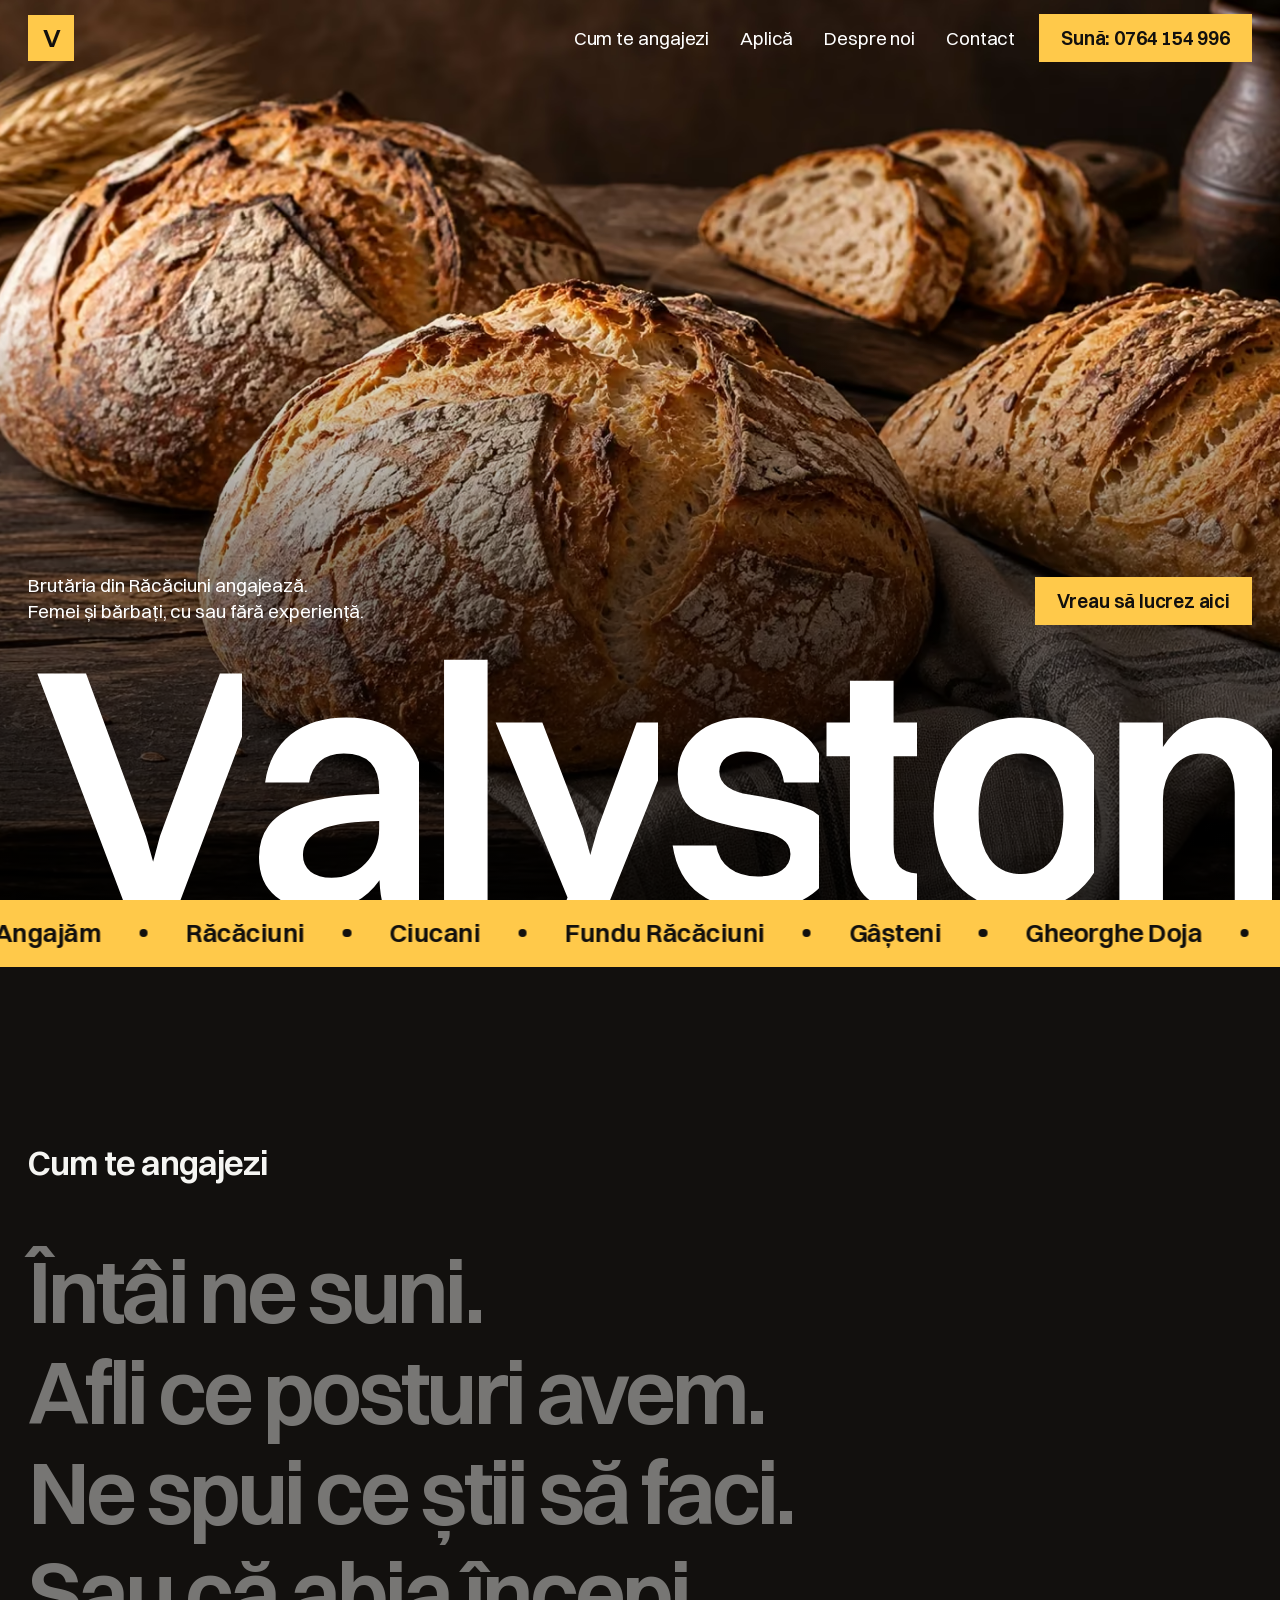
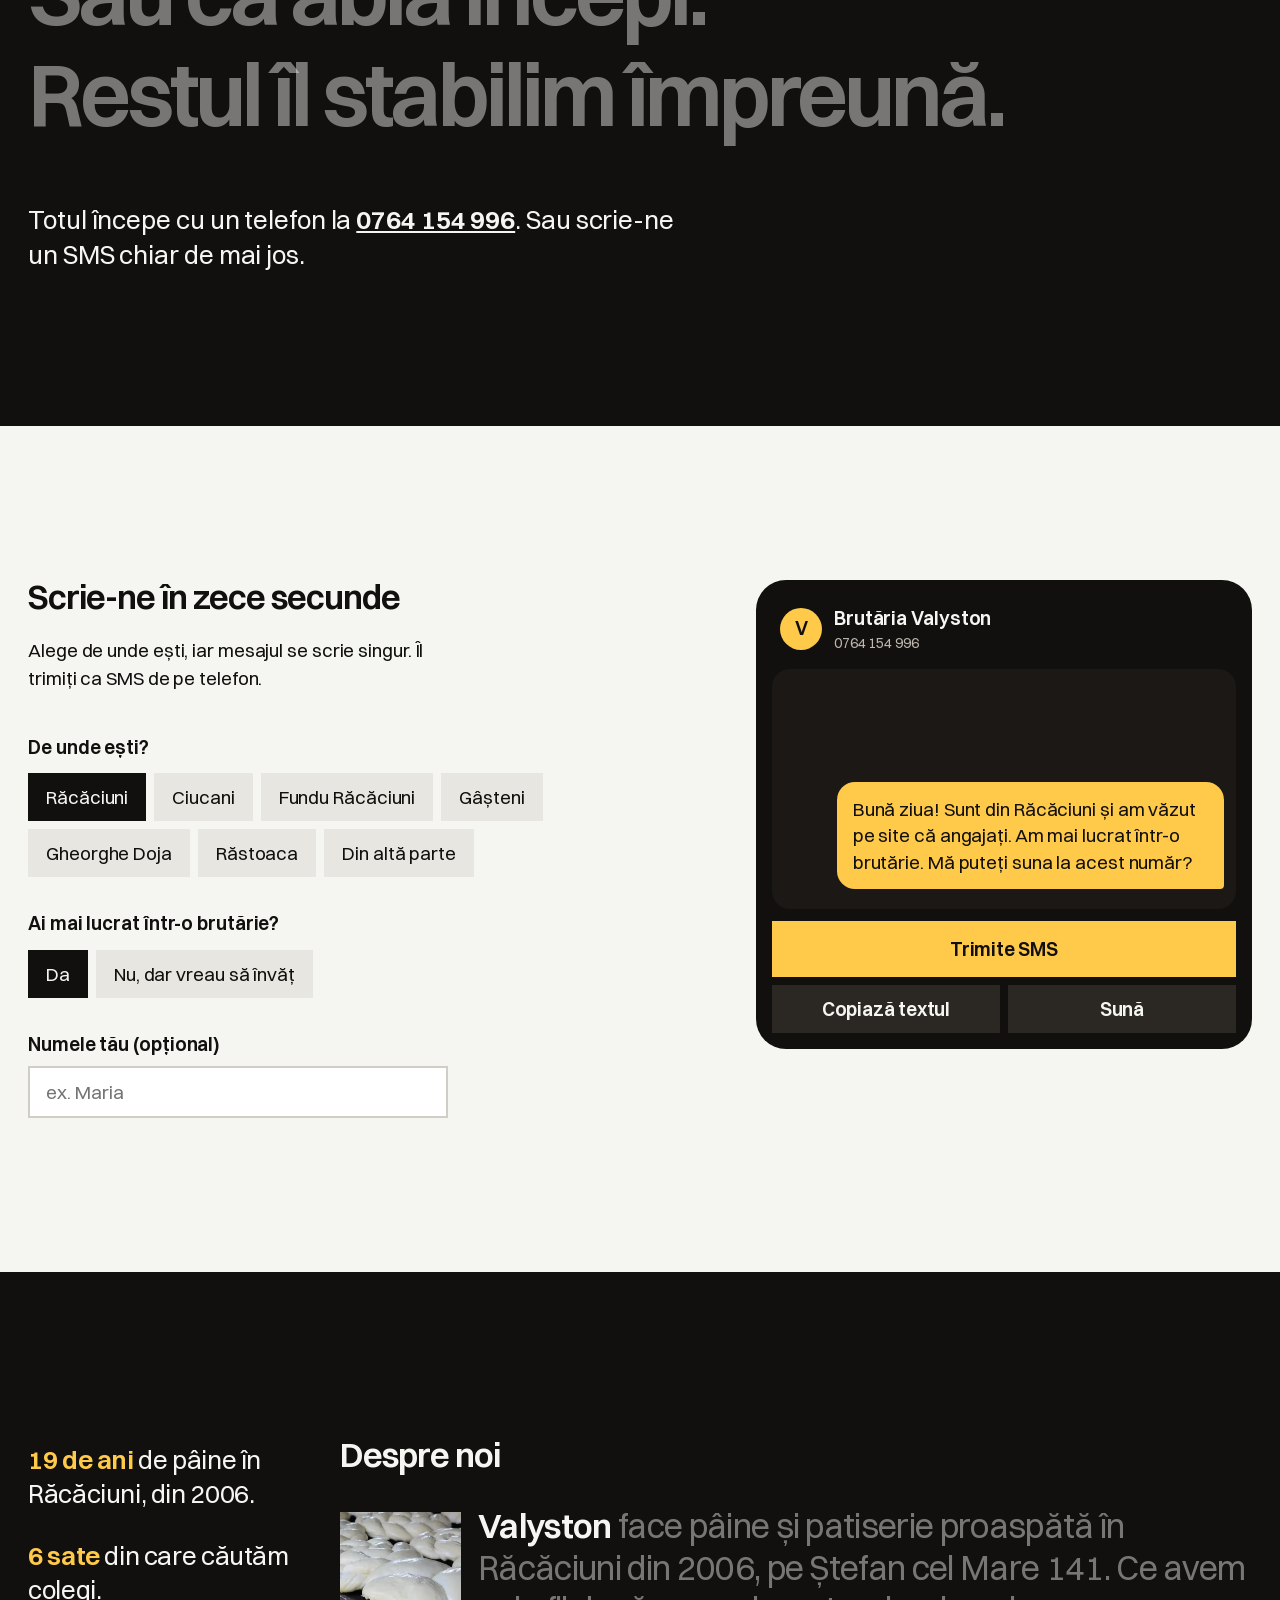
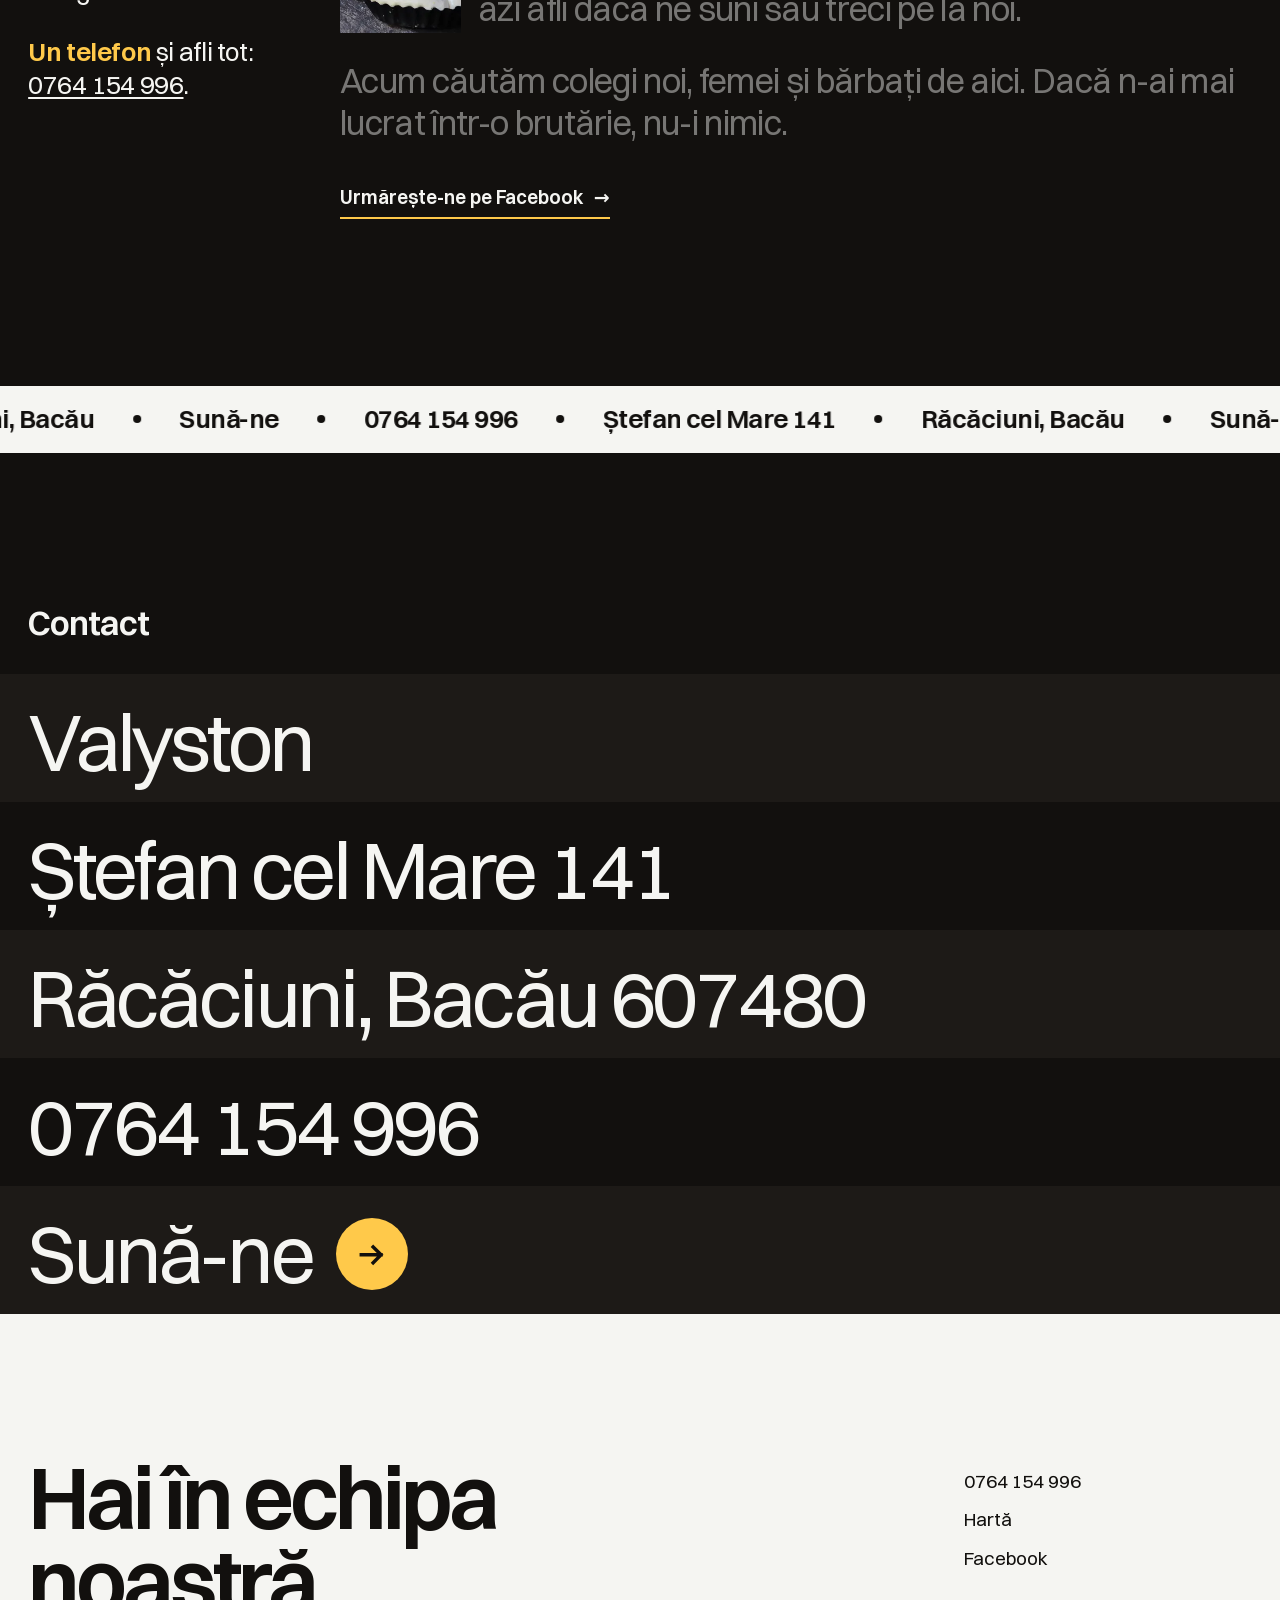
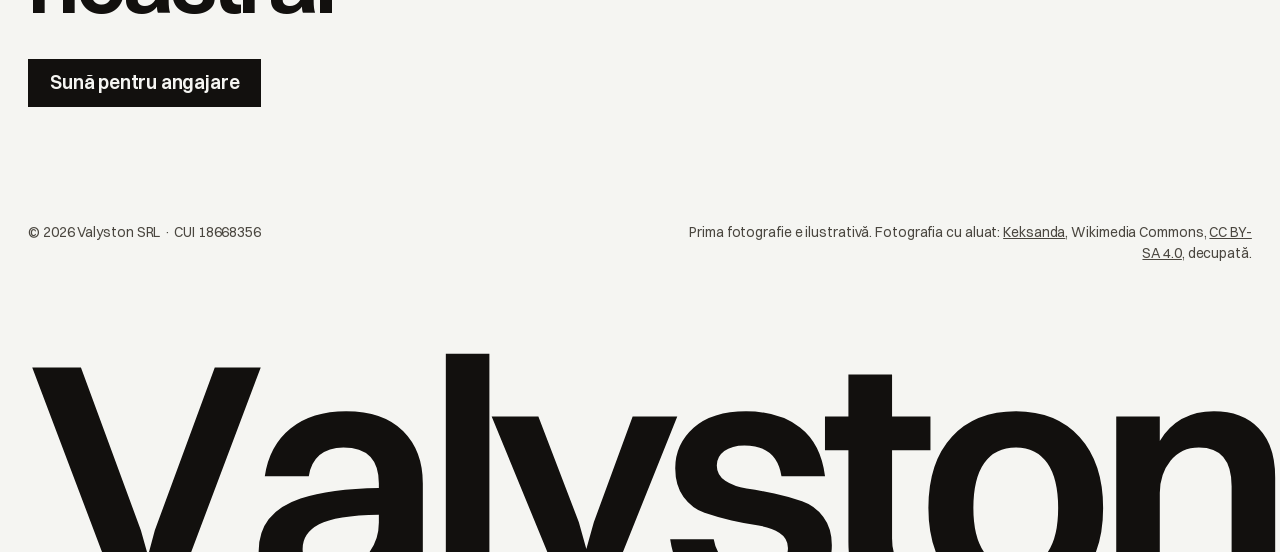
==== commit 05d3bd1e: "Drop the gallery and tune the site for phones - Remove the "Aproape de casă" gallery and its photos;" ====
--- a/index.html
+++ b/index.html
@@ -7,20 +7,22 @@
   <meta name="description" content="Brutăria Valyston din Răcăciuni angajează femei și bărbați din comună și din satele vecine, cu sau fără experiență. Sună la 0764 154 996.">
   <meta name="theme-color" content="#12100e">
   <link rel="canonical" href="https://edivvsshi.github.io/valyston/">
+  <meta name="format-detection" content="telephone=no">
   <link rel="icon" href="favicon.svg" type="image/svg+xml">
+  <link rel="apple-touch-icon" href="apple-touch-icon.png">
+  <link rel="manifest" href="site.webmanifest">
   <meta property="og:type" content="website">
   <meta property="og:locale" content="ro_RO">
   <meta property="og:site_name" content="Brutăria Valyston">
   <meta property="og:title" content="Brutăria Valyston angajează">
   <meta property="og:description" content="Căutăm femei și bărbați din Răcăciuni și din satele vecine, cu sau fără experiență. Sună la 0764 154 996.">
   <meta property="og:url" content="https://edivvsshi.github.io/valyston/">
-  <meta property="og:image" content="https://edivvsshi.github.io/valyston/img/og-valyston.jpg">
+  <meta property="og:image" content="https://edivvsshi.github.io/valyston/img/og-angajam.jpg">
   <meta property="og:image:width" content="1200">
   <meta property="og:image:height" content="630">
   <meta name="twitter:card" content="summary_large_image">
   <link rel="preload" href="fonts/switzer-600.woff2" as="font" type="font/woff2" crossorigin>
-  <link rel="preload" href="paine-valyston-ilustrativ.webp" as="image" fetchpriority="high">
-  <link rel="stylesheet" href="style.css?v=5">
+  <link rel="stylesheet" href="style.css?v=6">
   <script type="application/ld+json">
   {
     "@context": "https://schema.org",
@@ -30,7 +32,7 @@
     "url": "https://edivvsshi.github.io/valyston/",
     "telephone": "+40764154996",
     "foundingDate": "2006",
-    "image": "https://edivvsshi.github.io/valyston/img/og-valyston.jpg",
+    "image": "https://edivvsshi.github.io/valyston/img/og-angajam.jpg",
     "address": {
       "@type": "PostalAddress",
       "streetAddress": "Strada Ștefan cel Mare 141",
@@ -60,8 +62,18 @@
   <main id="continut">
     <section class="hero" id="acasa" aria-labelledby="titlu">
       <div class="hero-media" aria-hidden="true"><div class="hero-pan">
-        <img class="hero-img is-on" src="paine-valyston-ilustrativ.webp" width="1536" height="1024" alt="" fetchpriority="high">
-        <img class="hero-img" src="img/paine-la-cuptor-mare.webp" width="1600" height="2400" alt="" loading="lazy">
+        <picture>
+          <source media="(max-aspect-ratio: 4/5)" type="image/avif" srcset="img/hero-telefon.avif">
+          <source media="(max-aspect-ratio: 4/5)" type="image/webp" srcset="img/hero-telefon.webp">
+          <source type="image/avif" srcset="img/hero-960.avif 960w, img/hero-1536.avif 1536w" sizes="100vw">
+          <img class="hero-img hero-a is-on" src="img/hero-1536.webp" srcset="img/hero-960.webp 960w, img/hero-1536.webp 1536w" sizes="100vw" width="1536" height="1024" alt="" fetchpriority="high" decoding="async">
+        </picture>
+        <picture>
+          <source media="(max-aspect-ratio: 4/5)" type="image/avif" data-srcset="img/aluat-900.avif">
+          <source media="(max-aspect-ratio: 4/5)" type="image/webp" data-srcset="img/aluat-900.webp">
+          <source type="image/avif" data-srcset="img/aluat-1600.avif">
+          <img class="hero-img hero-b" data-src="img/aluat-1600.webp" width="1600" height="2400" alt="" decoding="async">
+        </picture>
       </div></div>
       <div class="hero-copy">
         <div class="hero-row">
@@ -74,9 +86,9 @@
       </div>
     </section>
 
-    <div class="marquee" aria-label="Căutăm oameni din Răcăciuni, Ciucani, Fundu Răcăciuni, Gâșteni, Gheorghe Doja și Răstoaca">
+    <div class="marquee">
+      <p class="sr-only">Angajăm oameni din Răcăciuni, Ciucani, Fundu Răcăciuni, Gâșteni, Gheorghe Doja și Răstoaca, cu sau fără experiență.</p>
       <div class="marquee-track" aria-hidden="true">
-        <span>Angajăm</span><span>Răcăciuni</span><span>Ciucani</span><span>Fundu Răcăciuni</span><span>Gâșteni</span><span>Gheorghe Doja</span><span>Răstoaca</span><span>Cu sau fără experiență</span>
         <span>Angajăm</span><span>Răcăciuni</span><span>Ciucani</span><span>Fundu Răcăciuni</span><span>Gâșteni</span><span>Gheorghe Doja</span><span>Răstoaca</span><span>Cu sau fără experiență</span>
       </div>
     </div>
@@ -119,17 +131,18 @@
               <label><input type="radio" name="exp" value="nu"><span>Nu, dar vreau să învăț</span></label>
             </div>
           </fieldset>
-          <label class="name-field"><span>Numele tău (opțional)</span><input type="text" name="nume" autocomplete="given-name" maxlength="40" placeholder="ex. Maria"></label>
+          <label class="name-field"><span>Numele tău (opțional)</span><input type="text" name="nume" autocomplete="given-name" autocapitalize="words" enterkeyhint="done" maxlength="40" placeholder="ex. Maria"></label>
         </div>
         <div class="phone" data-ui>
           <div class="phone-head"><span class="phone-avatar" aria-hidden="true">V</span><span>Brutăria Valyston<small>0764 154 996</small></span></div>
           <div class="phone-body">
-            <p class="bubble" id="mesaj" aria-live="polite">Bună ziua! Sunt din Răcăciuni și am văzut pe site că angajați. Am mai lucrat într-o brutărie. Mă puteți suna la acest număr?</p>
+            <p class="bubble" id="mesaj">Bună ziua! Sunt din Răcăciuni și am văzut pe site că angajați. Am mai lucrat într-o brutărie. Mă puteți suna la acest număr?</p>
           </div>
+          <p class="sr-only" id="mesaj-anunt" aria-live="polite"></p>
           <div class="phone-actions">
             <a class="btn btn-accent send magnetic" id="trimite" href="sms:+40764154996?&amp;body=Bun%C4%83%20ziua!%20Am%20v%C4%83zut%20pe%20site%20c%C4%83%20angaja%C8%9Bi.">Trimite SMS</a>
-            <button class="btn btn-ghost" type="button" id="copiaza">Copiază mesajul</button>
-            <a class="btn btn-ghost" href="tel:+40764154996">Sau sună</a>
+            <button class="btn btn-ghost" type="button" id="copiaza">Copiază textul</button>
+            <a class="btn btn-ghost" href="tel:+40764154996">Sună</a>
           </div>
         </div>
       </div>
@@ -140,29 +153,22 @@
         <aside class="facts" aria-label="Pe scurt">
           <p><strong><span class="roll" data-roll>20</span> de ani</strong> de pâine în Răcăciuni, din 2006.</p>
           <p><strong>6 sate</strong> din care căutăm colegi.</p>
-          <p><strong>Un telefon</strong> și afli tot: 0764 154 996.</p>
+          <p><strong>Un telefon</strong> și afli tot: <a href="tel:+40764154996">0764 154 996</a>.</p>
         </aside>
         <div class="about-text">
           <h2 id="despre-titlu" class="section-title">Despre noi</h2>
-          <p class="statement" data-words><img class="dropcap" src="img/paine-la-cuptor.webp" width="1100" height="1650" loading="lazy" alt="Aluat crescut în tăvi, pregătit pentru cuptor"><strong>Valyston</strong> face pâine și patiserie proaspătă în Răcăciuni din 2006, pe Ștefan cel Mare 141. Ce avem azi afli dacă ne suni sau treci pe la noi.</p>
+          <p class="statement" data-words><img class="dropcap" src="img/dropcap.webp" width="240" height="240" loading="lazy" decoding="async" alt="Aluat crescut în tăvi, pregătit pentru cuptor"><strong>Valyston</strong> face pâine și patiserie proaspătă în Răcăciuni din 2006, pe Ștefan cel Mare 141. Ce avem azi afli dacă ne suni sau treci pe la noi.</p>
           <p class="statement soft" data-words>Acum căutăm colegi noi, femei și bărbați de aici. Dacă n-ai mai lucrat într-o brutărie, nu-i nimic.</p>
           <a class="text-link" href="https://www.facebook.com/p/Valyston-61575104858359/" target="_blank" rel="noopener noreferrer">Urmărește-ne pe Facebook <span aria-hidden="true">→</span></a>
         </div>
       </div>
     </section>
 
-    <section class="gallery" id="locul" aria-labelledby="locul-titlu">
-      <div class="wrap">
-        <h2 id="locul-titlu" class="section-title">Aproape de casă</h2>
-        <p class="gallery-intro">Răcăciuni e pe DN2, între Bacău și Adjud. Pentru cei din satele comunei, drumul până la lucru e scurt.</p>
-      </div>
-      <div class="wrap pairs">
-        <figure class="ph ph-a" data-speed="-6"><div class="ph-frame"><img src="img/paine-la-cuptor-mare.webp" width="1600" height="2400" loading="lazy" alt="Tăvi cu aluat crescut, gata de cuptor"></div><figcaption>Aluat pregătit pentru cuptor.</figcaption></figure>
-        <figure class="ph ph-b" data-speed="8"><div class="ph-frame"><img src="img/primaria-racaciuni.webp" width="1100" height="732" loading="lazy" alt="Primăria din Răcăciuni, clădire cu acoperiș roșu"></div><figcaption>Primăria din Răcăciuni.</figcaption></figure>
-        <figure class="ph ph-c" data-speed="-4"><div class="ph-frame"><img src="img/dn2-gheorghe-doja.webp" width="1100" height="736" loading="lazy" alt="Drumul DN2 la intrarea în satul Gheorghe Doja, cu plopi pe margine"></div><figcaption>DN2, la intrarea în Gheorghe Doja.</figcaption></figure>
-        <figure class="ph ph-d" data-speed="10"><div class="ph-frame"><img src="img/cuptor-taranesc.webp" width="1100" height="825" loading="lazy" alt="Cuptor tradițional din lut, cu acoperiș mic, într-o curte"></div><figcaption>Cuptor tradițional din lut.</figcaption></figure>
-      </div>
-    </section>
+    <div class="marquee marquee-2" data-dir="-1">
+      <div class="marquee-track" aria-hidden="true">
+        <span>Sună-ne</span><span>0764 154 996</span><span>Ștefan cel Mare 141</span><span>Răcăciuni, Bacău</span>
+      </div>
+    </div>
 
     <section class="contact" id="contact" aria-labelledby="contact-titlu">
       <h2 id="contact-titlu" class="section-title wrap">Contact</h2>
@@ -190,16 +196,13 @@
     </div>
     <div class="wrap legal">
       <p>© <span id="year">2026</span> Valyston SRL · CUI 18668356</p>
-      <p>Prima fotografie e ilustrativă. Restul, de pe Wikimedia Commons:
-        <a href="https://commons.wikimedia.org/wiki/File:P%C3%A2ine_la_cuptor.jpg">Keksanda</a> (<a href="https://creativecommons.org/licenses/by-sa/4.0/">CC BY-SA 4.0</a>),
-        <a href="https://commons.wikimedia.org/wiki/File:RO_BC_Racaciuni_town_hall.jpg">Radu</a> <a href="https://commons.wikimedia.org/wiki/File:RO_BC_DN2_GhDoja.jpg">Ana Maria</a>,
-        <a href="https://commons.wikimedia.org/wiki/File:Cuptor_taranesc.JPG">Amoled21</a> (<a href="https://creativecommons.org/licenses/by-sa/3.0/">CC BY-SA 3.0</a>).</p>
+      <p>Prima fotografie e ilustrativă. Fotografia cu aluat: <a href="https://commons.wikimedia.org/wiki/File:P%C3%A2ine_la_cuptor.jpg">Keksanda</a>, Wikimedia Commons, <a href="https://creativecommons.org/licenses/by-sa/4.0/">CC BY-SA 4.0</a>, decupată.</p>
     </div>
     <p class="giant" translate="no" aria-hidden="true"><span>V</span><span>a</span><span>l</span><span>y</span><span>s</span><span>t</span><span>o</span><span>n</span></p>
   </footer>
 
   <a class="callbar" href="tel:+40764154996" hidden>Sună pentru angajare: 0764&nbsp;154&nbsp;996</a>
 
-  <script src="animations.js?v=5" defer></script>
+  <script src="animations.js?v=6" defer></script>
 </body>
 </html>
--- a/style.css
+++ b/style.css
@@ -1,5 +1,4 @@
 @font-face{font-family:'Switzer';font-style:normal;font-weight:400;font-display:swap;src:url(fonts/switzer-400.woff2) format('woff2')}
-@font-face{font-family:'Switzer';font-style:normal;font-weight:500;font-display:swap;src:url(fonts/switzer-500.woff2) format('woff2')}
 @font-face{font-family:'Switzer';font-style:normal;font-weight:600;font-display:swap;src:url(fonts/switzer-600.woff2) format('woff2')}
 
 /* Valyston: the name as a monument. */
@@ -14,8 +13,8 @@
   --step-lead:clamp(1.25rem,1.1rem + .7vw,1.625rem);
   --step-head:clamp(2.5rem,1.2rem + 5.4vw,6.5rem);
   --step-title:clamp(1.625rem,1.25rem + 1.1vw,2.25rem);
-  --step-display:clamp(96px,26.6vw,560px);
-  --m:clamp(16px,2.2vw,32px);
+  --step-display:clamp(64px,26.6vw,560px);
+  --m:max(clamp(16px,2.2vw,32px),env(safe-area-inset-left),env(safe-area-inset-right));
   --ease:cubic-bezier(.2,.7,.2,1);
   --ease-out:cubic-bezier(.16,1,.3,1);
 }
@@ -24,6 +23,8 @@
 body{margin:0;background:var(--bg);color:var(--ink);font:400 var(--step-body)/1.5 var(--font);letter-spacing:-.005em;-webkit-font-smoothing:antialiased;font-kerning:normal}
 img{display:block;max-width:100%;height:auto}
 a{color:inherit;touch-action:manipulation}
+a,button,label{-webkit-tap-highlight-color:transparent}
+.sr-only{position:absolute!important;width:1px;height:1px;margin:-1px;padding:0;overflow:hidden;clip:rect(0 0 0 0);white-space:nowrap;border:0}
 :focus-visible{outline:3px solid var(--accent);outline-offset:3px}
 h1,h2,h3,p,ul,figure,fieldset{margin:0}
 ul{padding:0;list-style:none}
@@ -38,41 +39,40 @@
 .btn{display:inline-flex;align-items:center;justify-content:center;gap:10px;min-height:48px;padding:0 22px;border:0;font:600 var(--step-body)/1 var(--font);letter-spacing:-.01em;text-decoration:none;cursor:pointer;transition:background-color .25s ease,color .25s ease,transform .35s var(--ease-out)}
 .btn:active{transform:scale(.97)!important}
 .btn-accent{background:var(--accent);color:var(--accent-ink)}
-.btn-accent:hover{background:#ffd978}
 .btn-dark{background:var(--light-ink);color:var(--light)}
-.btn-dark:hover{background:#2c2722}
 .btn-ghost{background:#2b2723;color:var(--ink)}
-.btn-ghost:hover{background:#3a352f}
 
 /* Top bar: rides over the hero, turns solid after it, hides while reading */
 .top{position:fixed;inset:0 0 auto 0;z-index:40;display:flex;align-items:center;justify-content:space-between;gap:24px;padding:14px var(--m);color:#fff;transition:transform .45s var(--ease-out),background-color .3s ease}
 .top.solid{background:var(--bg)}
 .top.away{transform:translateY(-105%)}
+.top:focus-within{transform:none}
 .emblem{display:grid;place-items:center;width:46px;height:46px;background:var(--accent);color:var(--accent-ink);font:600 1.6rem/1 var(--font);text-decoration:none;letter-spacing:-.04em}
 .top-links{display:flex;gap:clamp(18px,2.4vw,36px);margin-left:auto}
-.top-links a{position:relative;text-decoration:none;font-weight:500;padding:8px 0}
+.top-links a{position:relative;text-decoration:none;padding:8px 0}
 .top-links a::after{content:"";position:absolute;left:0;right:0;bottom:4px;height:2px;background:currentColor;transform:scaleX(0);transform-origin:right;transition:transform .35s var(--ease-out)}
-.top-links a:hover::after{transform:scaleX(1);transform-origin:left}
 
 /* Hero */
 .hero{position:relative;height:100svh;min-height:600px;overflow:clip;display:grid;align-items:end;color:#fff;background:#000}
 .hero-media{position:absolute;inset:0}
 .hero-pan{position:absolute;inset:-2%;transition:transform .9s var(--ease-out)}
 .hero-img{position:absolute;inset:0;width:100%;height:100%;object-fit:cover;opacity:0;transition:opacity 1.6s ease}
-.hero-img:nth-child(2){object-position:50% 62%}
+.hero-b{object-position:50% 62%}
 .hero-img.is-on{opacity:1}
 .hero::after{content:"";position:absolute;inset:auto 0 0 0;height:66%;background:linear-gradient(to top,rgba(0,0,0,.8),rgba(0,0,0,.45) 55%,rgba(0,0,0,0));pointer-events:none} /* taste-skill-ignore: neutral scrim over the photo for legibility */
 .hero-copy{position:relative;z-index:2;padding:0 var(--m);min-width:0}
 .hero-row{display:flex;justify-content:space-between;align-items:flex-end;gap:24px;margin-bottom:clamp(4px,1vw,16px)}
-.hero-lead{max-width:34ch;font-size:var(--step-body);font-weight:500;line-height:1.4;color:#fff}
+.hero-lead{max-width:34ch;font-size:var(--step-body);line-height:1.4;color:#fff}
 .monument{display:flex;justify-content:space-between;font:600 var(--step-display)/.8 var(--font);letter-spacing:-.055em;margin:0 0 -.07em;white-space:nowrap}
 .mask{display:inline-block;overflow:hidden;padding:.02em .015em .14em;margin-bottom:-.12em}
 .mask>span{display:inline-block}
+.monument .mask:last-child,.giant span:last-child{margin-right:-.06em} /* optical: the n's side bearing, so its stem meets the margin */
 
 /* Marquee */
 .marquee{overflow:hidden;background:var(--accent);color:var(--accent-ink);padding:clamp(14px,1.6vw,22px) 0}
 .marquee-track{display:flex;width:max-content;will-change:transform}
 .marquee-track span{display:inline-flex;align-items:center;font:600 var(--step-lead)/1 var(--font);letter-spacing:-.02em;white-space:nowrap;padding-right:clamp(28px,3vw,48px)}
+.marquee-2{background:var(--light);color:var(--light-ink)}
 .marquee-track span::after{content:"";width:.32em;height:.32em;margin-left:clamp(28px,3vw,48px);border-radius:50%;background:currentColor}
 
 /* How to apply: lines that fill with ink */
@@ -86,14 +86,14 @@
 .apply{background:var(--light);color:var(--light-ink);padding:clamp(100px,12vw,170px) 0}
 .apply-grid{display:grid;grid-template-columns:repeat(12,minmax(0,1fr));column-gap:24px;align-items:start}
 .apply-form{grid-column:1/7}
-.apply-intro{max-width:40ch;margin:20px 0 40px;font-size:var(--step-lead);line-height:1.35}
+.apply-intro{max-width:40ch;margin:20px 0 40px;font-size:var(--step-body);line-height:1.5}
 .choice{margin-bottom:32px}
 .choice legend{font-weight:600;margin-bottom:12px;padding:0}
 .chips{display:flex;flex-wrap:wrap;gap:8px}
 .chips label{position:relative;cursor:pointer}
 .chips input{position:absolute;opacity:0;inset:0;margin:0;cursor:pointer}
-.chips span{display:inline-flex;align-items:center;min-height:48px;padding:0 18px;background:var(--light-2);font-weight:500;transition:background-color .2s ease,color .2s ease,transform .3s var(--ease-out)}
-.chips label:hover span{background:#dad9d3}
+.chips span{display:inline-flex;align-items:center;min-height:48px;padding:0 18px;background:var(--light-2);transition:background-color .2s ease,color .2s ease,transform .3s var(--ease-out)}
+.chips label:active span{transform:scale(.96)}
 .chips input:checked+span{background:var(--light-ink);color:var(--light)}
 .chips input:focus-visible+span{outline:3px solid var(--light-ink);outline-offset:2px}
 .name-field{display:grid;gap:8px;max-width:420px;font-weight:600}
@@ -115,40 +115,25 @@
 .about-grid{display:grid;grid-template-columns:repeat(12,minmax(0,1fr));column-gap:24px}
 .facts{grid-column:1/4;display:grid;gap:28px;align-content:start;padding-top:6px;font-size:var(--step-lead);line-height:1.3;letter-spacing:-.015em}
 .facts strong{font-weight:600;color:var(--accent);font-variant-numeric:tabular-nums}
+.facts a{color:inherit;text-underline-offset:3px}
 .about-text{grid-column:4/13}
 .about-text .section-title{margin-bottom:32px}
 .statement{font-size:var(--step-title);line-height:1.22;letter-spacing:-.02em;max-width:34em;margin-bottom:.9em}
 .statement strong{font-weight:600}
 .statement.soft{color:var(--muted)}
 .dropcap{float:left;width:3.55em;height:3.55em;object-fit:cover;margin:.18em .5em 0 0}
-.text-link{display:inline-flex;gap:10px;font-weight:600;text-decoration:none;border-bottom:2px solid var(--accent);padding-bottom:4px}
+.text-link{display:inline-flex;align-items:center;gap:10px;min-height:44px;font-weight:600;text-decoration:none;border-bottom:2px solid var(--accent);padding:6px 0 4px}
 .text-link span{transition:transform .35s var(--ease-out)}
-.text-link:hover span{transform:translateX(6px)}
-
-/* Gallery */
-.gallery{background:var(--light);color:var(--light-ink);padding:clamp(100px,12vw,170px) 0 clamp(80px,10vw,140px);overflow:clip}
-.gallery-intro{max-width:40ch;margin-top:20px;font-size:var(--step-lead);line-height:1.35}
-.pairs{display:grid;grid-template-columns:repeat(12,minmax(0,1fr));column-gap:24px;margin-top:clamp(40px,6vw,80px)}
-.ph figcaption{margin-top:10px;font-size:var(--step-small);color:var(--light-muted)}
-.ph-frame{overflow:hidden}
-.ph-frame img{width:100%;height:100%;object-fit:cover}
-.ph-a{grid-column:1/6;grid-row:1}.ph-a .ph-frame{aspect-ratio:3/4}
-.ph-b{grid-column:7/13;grid-row:1;margin-top:28vh}.ph-b .ph-frame{aspect-ratio:5/4}
-.ph-c{grid-column:6/13;grid-row:2;margin-top:12vh}.ph-c .ph-frame{aspect-ratio:3/2}
-.ph-d{grid-column:1/5;grid-row:2;margin-top:34vh}.ph-d .ph-frame{aspect-ratio:4/5}
 
 /* Contact rows */
 .contact{padding-top:clamp(100px,12vw,170px)}
 .contact .section-title{margin-bottom:32px}
-.crow{position:relative;display:flex;align-items:flex-end;min-height:clamp(84px,10vw,150px);font:400 clamp(2.25rem,1rem + 5vw,5.5rem)/1 var(--font);letter-spacing:-.045em;overflow:hidden}
+.crow{position:relative;display:flex;align-items:flex-end;min-height:clamp(84px,10vw,150px);font:400 min(clamp(2.25rem,1rem + 5vw,5.5rem),9.2vw)/1.05 var(--font);letter-spacing:-.045em;overflow:hidden}
 .crow:nth-child(odd){background:var(--surface)}
 .crow>span,.crow>a{position:relative;z-index:1;display:flex;align-items:center;gap:.3em;width:100%;padding:0 var(--m) .22em;text-decoration:none;transition:color .35s ease}
 .crow>a::before{content:"";position:absolute;inset:0;z-index:-1;background:var(--accent);transform:scaleY(0);transform-origin:bottom;transition:transform .5s var(--ease-out)}
-.crow>a:hover{color:var(--accent-ink)}
-.crow>a:hover::before{transform:scaleY(1)}
 .round svg{width:44%;height:44%}
 .round{display:inline-grid;place-items:center;width:.9em;height:.9em;border-radius:50%;background:var(--accent);color:var(--accent-ink);transition:transform .45s var(--ease-out),background-color .3s ease}
-.crow-hello a:hover .round{transform:rotate(-45deg);background:var(--accent-ink);color:var(--accent)}
 
 /* Closing: inverse field with the cropped name */
 .closing{position:relative;overflow:hidden;background:var(--light);color:var(--light-ink);padding-top:clamp(96px,11vw,160px)}
@@ -156,15 +141,33 @@
 .closing-grid>div{grid-column:1/8}
 .invite{font:600 var(--step-head)/.95 var(--font);letter-spacing:-.045em;margin-bottom:36px;max-width:9em}
 .closing-links{grid-column:10/13;display:grid;gap:10px;padding-top:12px}
-.closing-links a{position:relative;font-weight:500;text-decoration:none}
+.closing-links a{position:relative;text-decoration:none}
 .closing-links a::after{content:"";position:absolute;left:0;right:0;bottom:-3px;height:2px;background:currentColor;transform:scaleX(0);transform-origin:right;transition:transform .35s var(--ease-out)}
-.closing-links a:hover::after{transform:scaleX(1);transform-origin:left}
 .legal{display:flex;justify-content:space-between;gap:24px;flex-wrap:wrap;margin-top:clamp(72px,9vw,120px);font-size:var(--step-small);color:var(--light-muted)}
 .legal p:first-child{white-space:nowrap}
 .legal p:last-child{max-width:72ch;text-align:right}
 .legal a{color:inherit}
 .giant{display:flex;justify-content:space-between;padding:0 var(--m);font:600 var(--step-display)/.8 var(--font);letter-spacing:-.055em;white-space:nowrap;transform:translateY(22%);margin-top:16px;color:var(--light-ink)}
 .giant span{display:inline-block}
+
+/* Hover only where there is a mouse; touch gets press feedback instead */
+@media (hover:hover){
+  .btn-accent:hover{background:#ffd978}
+  .btn-dark:hover{background:#2c2722}
+  .btn-ghost:hover{background:#3a352f}
+  .top-links a:hover::after{transform:scaleX(1);transform-origin:left}
+  .chips label:hover span{background:#dad9d3}
+  .text-link:hover span{transform:translateX(6px)}
+  .crow>a:hover{color:var(--accent-ink)}
+  .crow>a:hover::before{transform:scaleY(1)}
+  .crow-hello a:hover .round{transform:rotate(-45deg);background:var(--accent-ink);color:var(--accent)}
+  .closing-links a:hover::after{transform:scaleX(1);transform-origin:left}
+}
+.crow>a:active{color:var(--accent-ink)}
+.crow>a:active::before{transform:scaleY(1);transition-duration:.15s}
+.btn-accent:active{background:#ffd978}
+.btn-ghost:active{background:#3a352f}
+.btn-dark:active{background:#2c2722}
 
 /* Phone call bar */
 .callbar{position:fixed;left:0;right:0;bottom:0;z-index:30;display:flex;align-items:center;justify-content:center;min-height:56px;padding:10px 16px calc(10px + env(safe-area-inset-bottom));background:var(--accent);color:var(--accent-ink);font-weight:600;text-decoration:none;transform:translateY(110%);transition:transform .35s var(--ease-out)}
@@ -179,18 +182,14 @@
   .js.loaded .mask>span{transform:none}
   .js .hero-media{transform:scale(1.12);transition:transform 2.2s var(--ease-out)}
   .js.loaded .hero-media{transform:none}
-  .js .hero-row{opacity:0;transform:translateY(18px);transition:opacity .8s ease .75s,transform .9s var(--ease-out) .75s}
-  .js.loaded .hero-row{opacity:1;transform:none}
+  .js .hero-row{transform:translateY(14px);transition:transform 1s var(--ease-out) .5s}
+  .js.loaded .hero-row{transform:none}
   .js .top{opacity:0;transition:opacity .6s ease .9s,transform .45s var(--ease-out),background-color .3s ease}
   .js.loaded .top{opacity:1}
 
   /* entrances */
   .js .rise{opacity:0;transform:translateY(28px)}
   .js .rise.in{opacity:1;transform:none;transition:opacity .8s ease,transform 1s var(--ease-out);transition-delay:var(--d,0ms)}
-  .js .ph .ph-frame{clip-path:inset(100% 0 0 0);transition:clip-path 1.2s var(--ease-out)}
-  .js .ph .ph-frame img{transform:scale(1.18);transition:transform 1.6s var(--ease-out)}
-  .js .ph.in .ph-frame{clip-path:inset(0 0 0 0)}
-  .js .ph.in .ph-frame img{transform:none}
   .js .crow>span,.js .crow>a{transform:translateY(105%);transition:transform 1s var(--ease-out),color .35s ease;transition-delay:var(--d,0ms)}
   .js .crow.in>span,.js .crow.in>a{transform:none}
   .js .giant span{transform:translateY(60%);opacity:0;transition:transform 1.2s var(--ease-out),opacity .8s ease;transition-delay:calc(var(--i) * 60ms)}
@@ -202,19 +201,15 @@
     .hero-pan img{animation:hero-sink linear both;animation-timeline:--hero;animation-range:exit 0% exit 100%}
     .monument{animation:hero-lift linear both;animation-timeline:--hero;animation-range:exit 0% exit 80%}
     /* words of a line fill with ink as it rises */
-    .is-filling>span{color:color-mix(in oklab,currentColor 30%,transparent);animation:ink linear both;animation-timeline:view();animation-range:cover 18% cover 42%}
-    .how .is-filling>span{color:color-mix(in oklab,var(--ink) 26%,transparent)}
-    .about .is-filling>span{color:color-mix(in oklab,var(--ink) 24%,transparent)}
+    .is-filling>span{color:color-mix(in oklab,currentColor 45%,transparent);animation:ink linear both;animation-timeline:view();animation-range:cover 18% cover 42%}
+    .how .is-filling>span,.about .is-filling>span{color:color-mix(in oklab,var(--ink) 45%,transparent)}
     .about .soft.is-filling>span{animation-name:ink-soft}
-    /* gallery pictures drift at their own speed */
-    .ph{animation:drift linear both;animation-timeline:view();animation-range:cover 0% cover 100%}
   }
 }
 @keyframes hero-sink{to{transform:translateY(10%) scale(1.08);filter:brightness(.55)}}
 @keyframes hero-lift{to{transform:translateY(-22%);opacity:.15}}
 @keyframes ink{to{color:var(--ink)}}
 @keyframes ink-soft{to{color:var(--muted)}}
-@keyframes drift{from{transform:translateY(calc(var(--sp,0) * 1vh))}to{transform:translateY(calc(var(--sp,0) * -1vh))}}
 
 @media (max-width:1000px){
   .top-links{display:none}
@@ -228,24 +223,31 @@
 }
 @media (max-width:700px){
   .hero{min-height:560px}
-  .hero-img:first-child{object-position:38% 50%}
   .hero-row{flex-direction:column;align-items:flex-start;gap:16px;margin-bottom:10px}
   .hero-lead{font-size:var(--step-body)}
   .hero-cta{display:none}
   .statement{font-size:var(--step-body);line-height:1.45}
   .top-call{min-height:44px;padding:0 14px}
   .emblem{width:44px;height:44px}
-  .pairs{display:block}
-  .ph{margin:0 0 64px!important}
-  .ph-a{width:72%}
-  .ph-b{width:86%;margin-left:auto!important}
-  .ph-c{width:100%}
-  .ph-d{width:60%}
   .facts{grid-template-columns:1fr;gap:24px}
   .dropcap{width:4.4em;height:4.4em}
   .closing{padding-bottom:56px}
 }
+@media (max-width:380px){
+  .phone-actions{grid-template-columns:1fr}
+}
+/* phones held sideways: the whole first screen fits, name included */
+@media (max-height:520px) and (orientation:landscape){
+  .hero{min-height:0;height:100svh}
+  .hero::after{height:100%;background:linear-gradient(to top,rgba(0,0,0,.82),rgba(0,0,0,.5) 60%,rgba(0,0,0,.15))} /* taste-skill-ignore: neutral scrim over the photo for legibility */
+  .hero-row{margin-bottom:6px}
+  .hero-lead{font-size:var(--step-small)}
+  .hero-cta{display:none}
+  .top{padding-block:10px}
+  .emblem{width:40px;height:40px}
+  .top-call{min-height:40px}
+}
 @media (prefers-reduced-motion:reduce){
   *,*::before,*::after{animation:none!important;transition:none!important}
-  .hero-img:nth-child(2){display:none}
-}
+  .hero-b{display:none}
+}
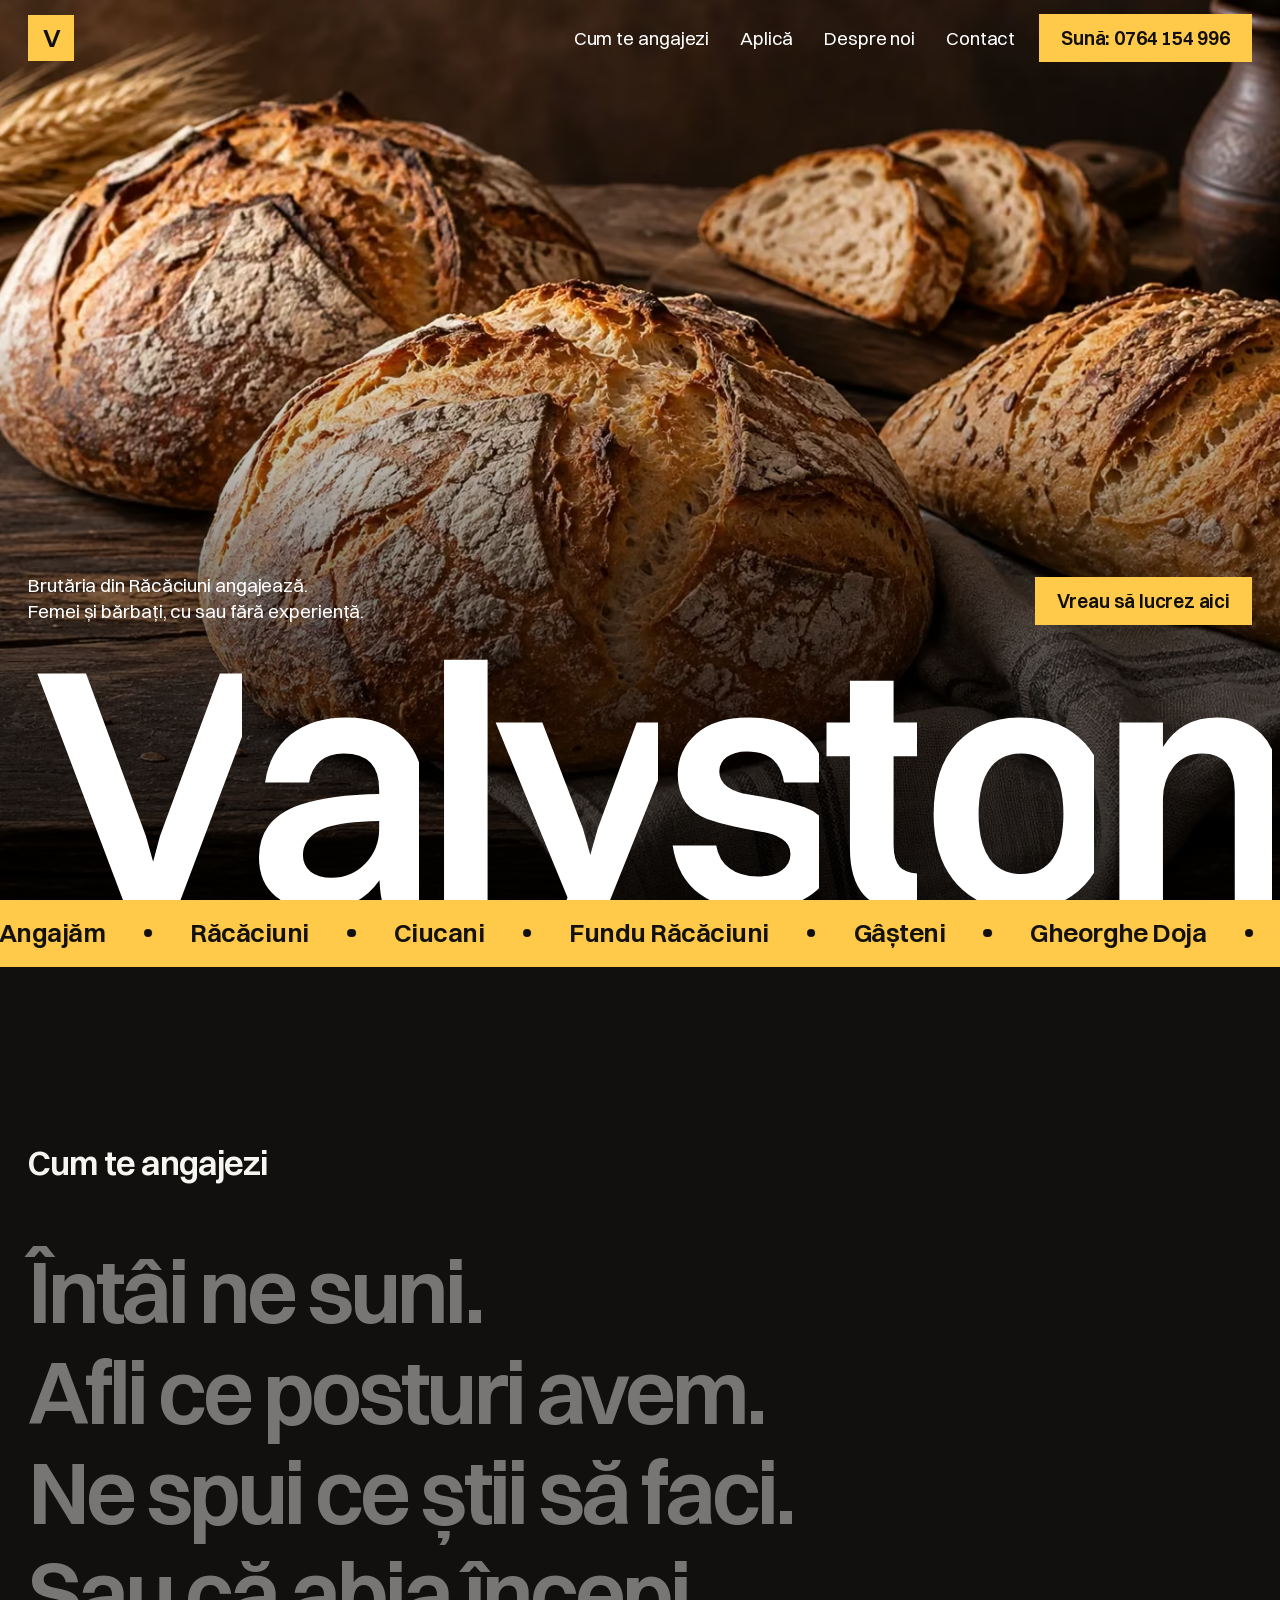
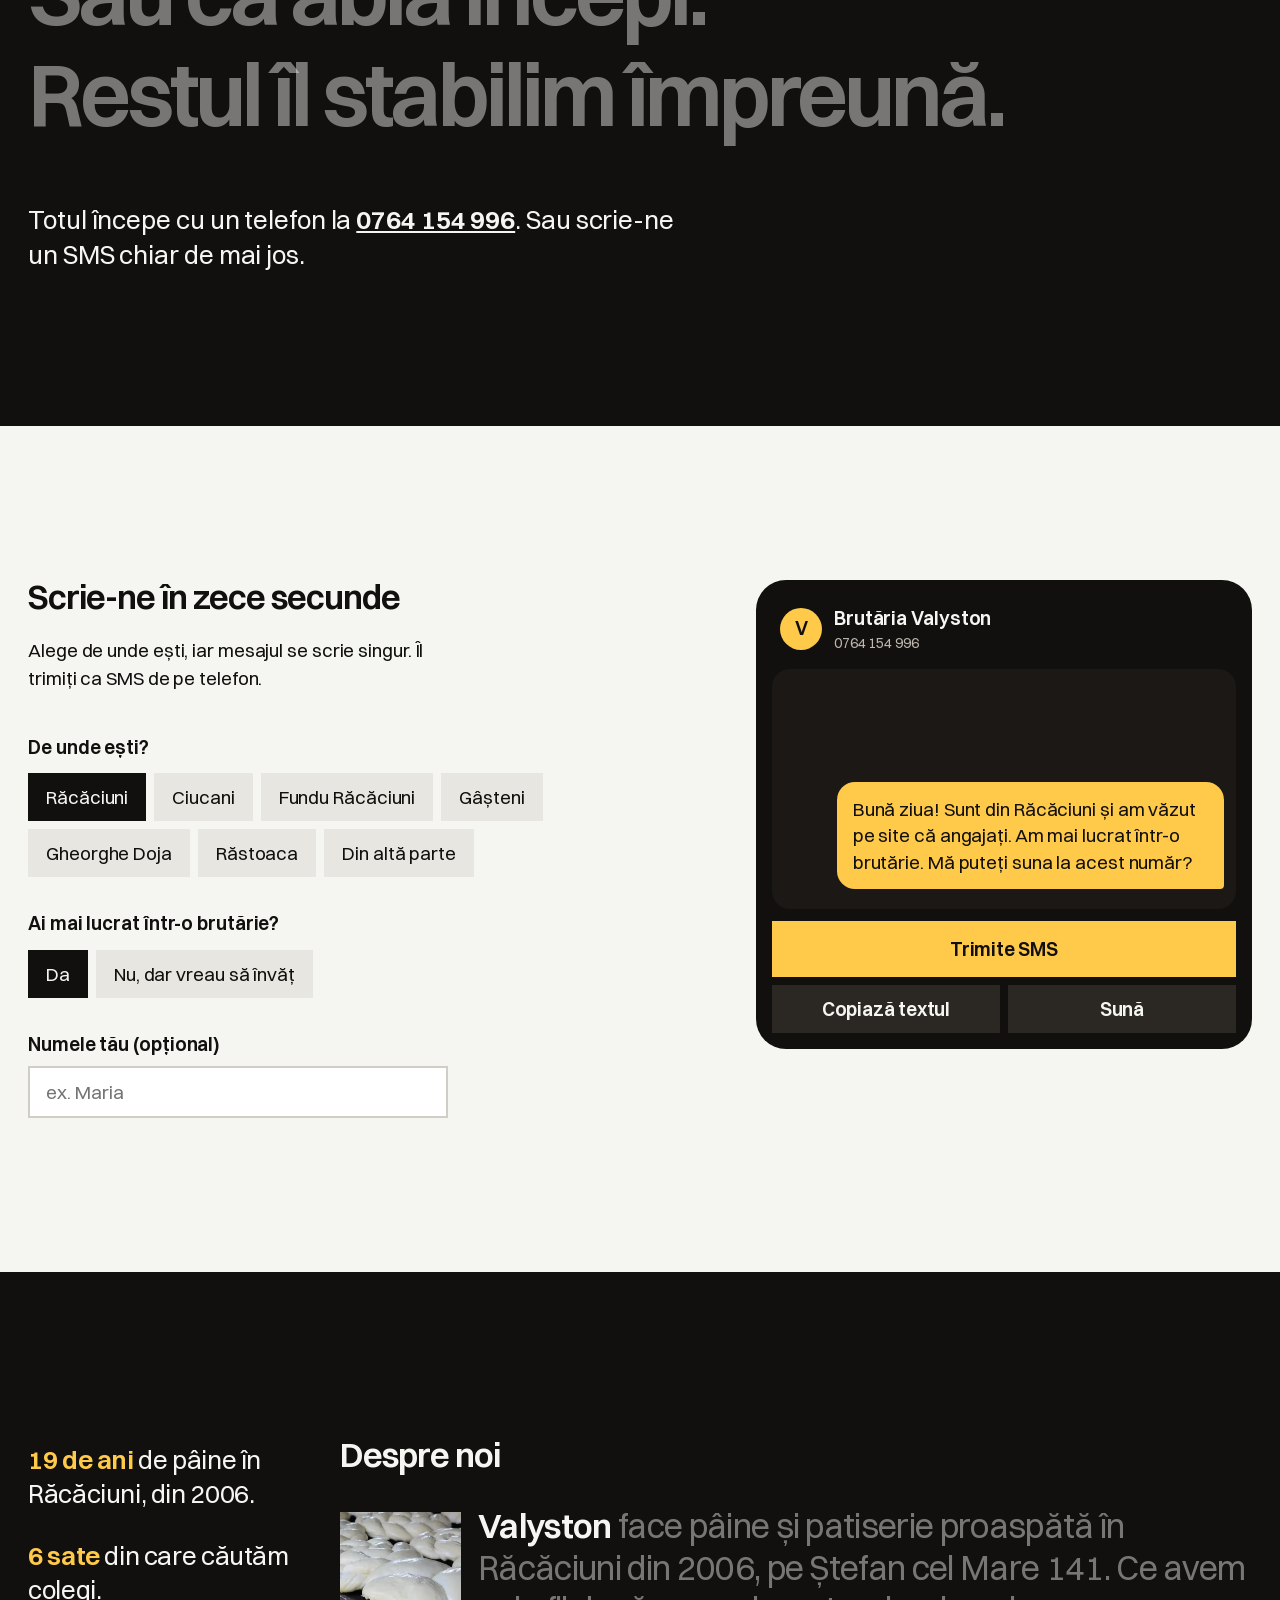
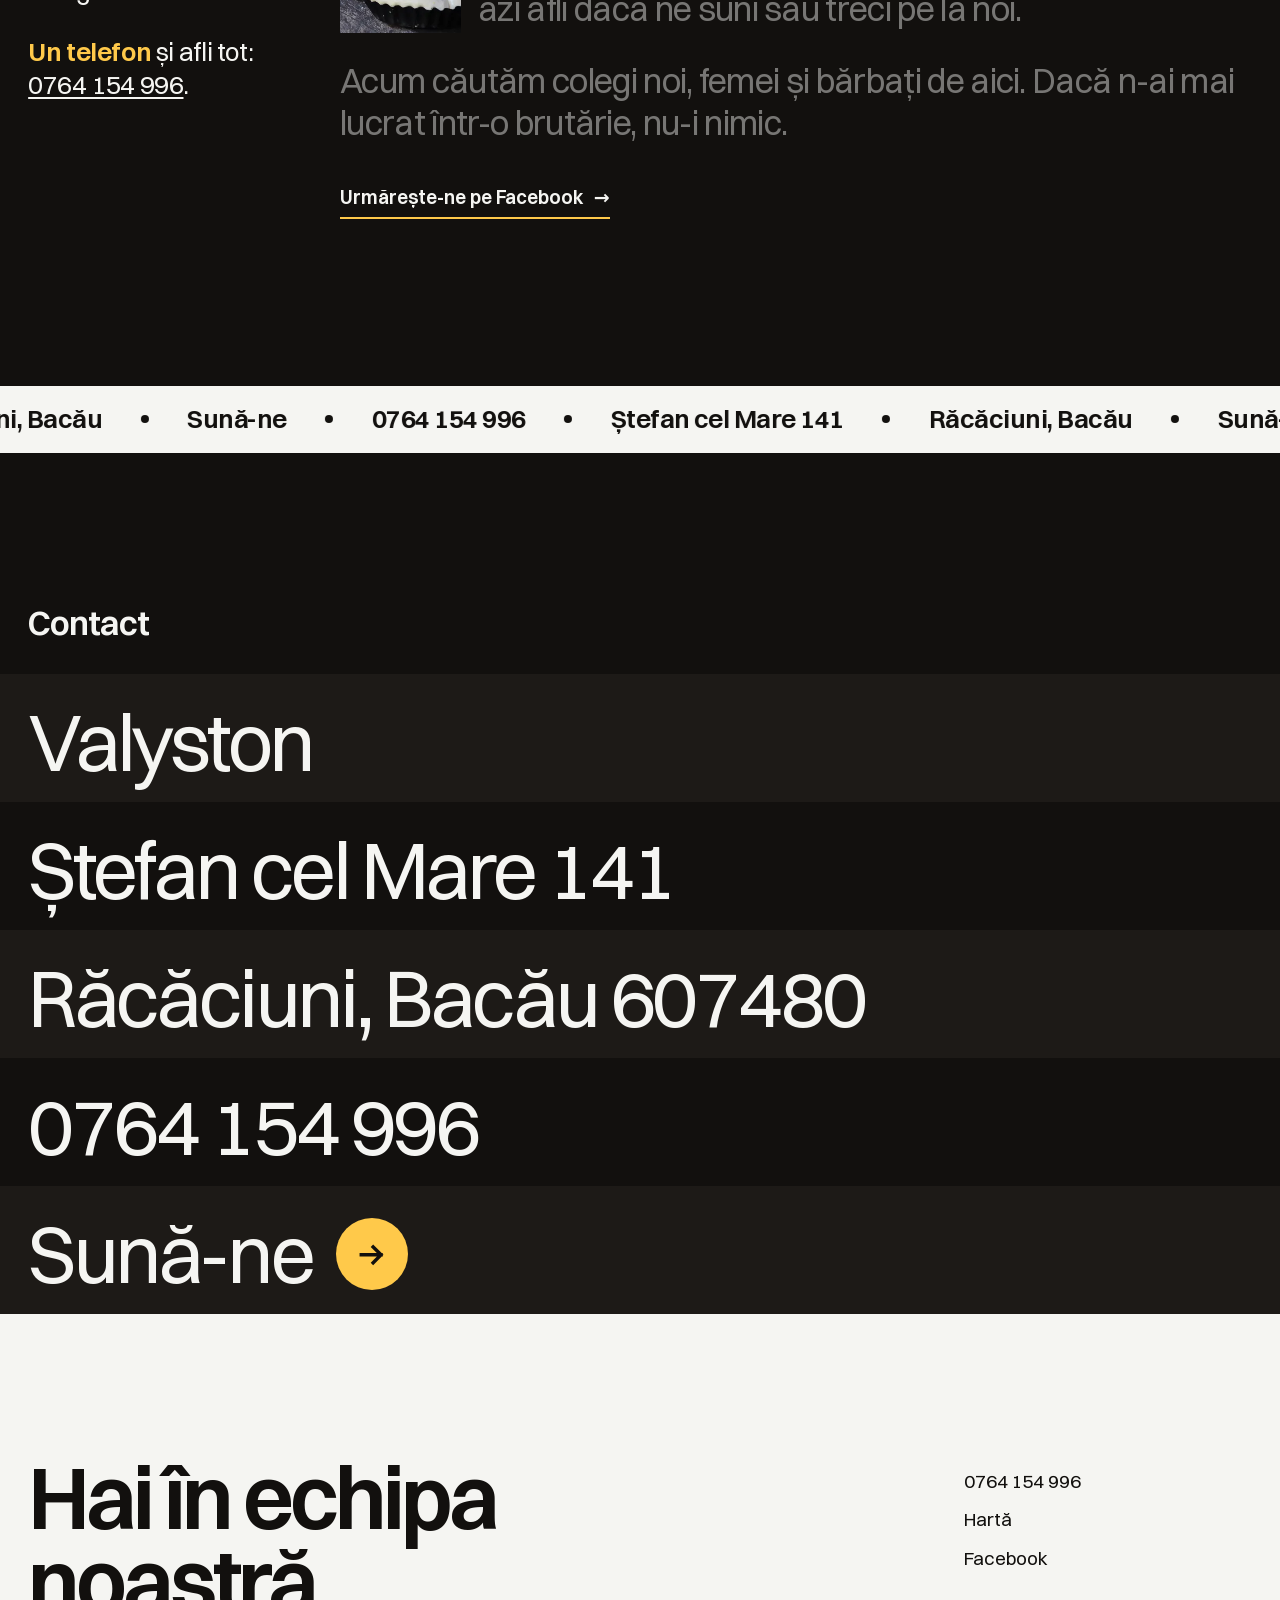
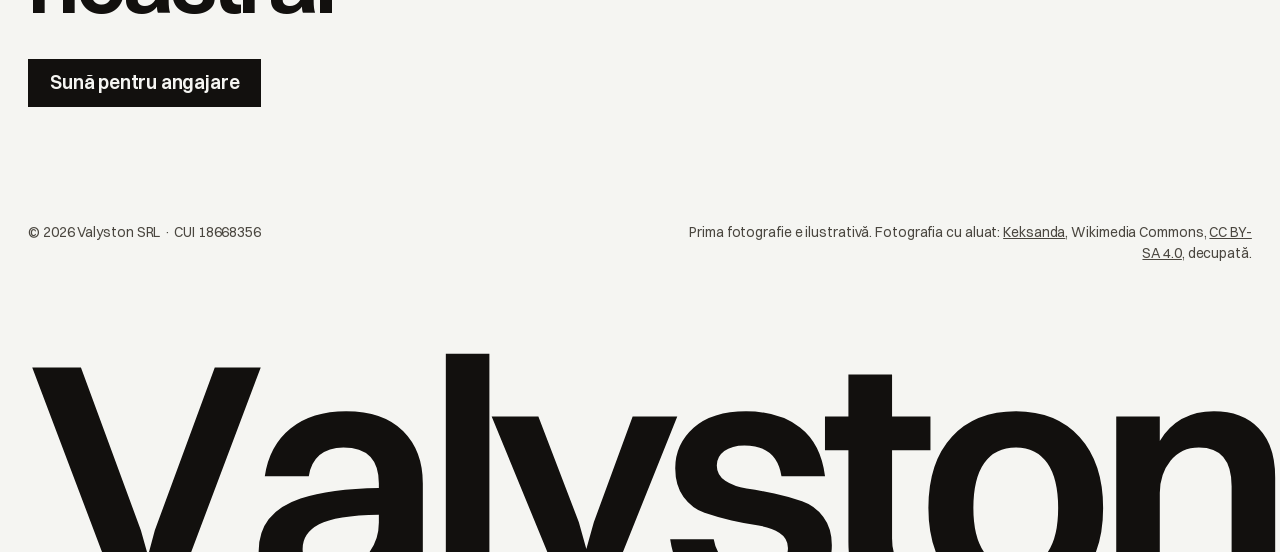
==== commit eae53d23: "Keep the call bar and the facts inside the page landmarks Co-Authored-By: Claude Opus 5.5 <noreply@a" ====
--- a/index.html
+++ b/index.html
@@ -150,11 +150,11 @@
 
     <section class="about" id="despre" aria-labelledby="despre-titlu">
       <div class="wrap about-grid">
-        <aside class="facts" aria-label="Pe scurt">
+        <div class="facts">
           <p><strong><span class="roll" data-roll>20</span> de ani</strong> de pâine în Răcăciuni, din 2006.</p>
           <p><strong>6 sate</strong> din care căutăm colegi.</p>
           <p><strong>Un telefon</strong> și afli tot: <a href="tel:+40764154996">0764 154 996</a>.</p>
-        </aside>
+        </div>
         <div class="about-text">
           <h2 id="despre-titlu" class="section-title">Despre noi</h2>
           <p class="statement" data-words><img class="dropcap" src="img/dropcap.webp" width="240" height="240" loading="lazy" decoding="async" alt="Aluat crescut în tăvi, pregătit pentru cuptor"><strong>Valyston</strong> face pâine și patiserie proaspătă în Răcăciuni din 2006, pe Ștefan cel Mare 141. Ce avem azi afli dacă ne suni sau treci pe la noi.</p>
@@ -180,6 +180,8 @@
         <li class="crow crow-hello"><a href="tel:+40764154996"><span>Sună-ne</span><span class="round" aria-hidden="true"><svg viewBox="0 0 24 24" fill="none" stroke="currentColor" stroke-width="2.6" stroke-linecap="square"><path d="M4 12h15M13 6l6 6-6 6"/></svg></span></a></li>
       </ul>
     </section>
+
+    <a class="callbar" href="tel:+40764154996" hidden>Sună pentru angajare: 0764&nbsp;154&nbsp;996</a>
   </main>
 
   <footer class="closing">
@@ -201,8 +203,6 @@
     <p class="giant" translate="no" aria-hidden="true"><span>V</span><span>a</span><span>l</span><span>y</span><span>s</span><span>t</span><span>o</span><span>n</span></p>
   </footer>
 
-  <a class="callbar" href="tel:+40764154996" hidden>Sună pentru angajare: 0764&nbsp;154&nbsp;996</a>
-
   <script src="animations.js?v=6" defer></script>
 </body>
 </html>
